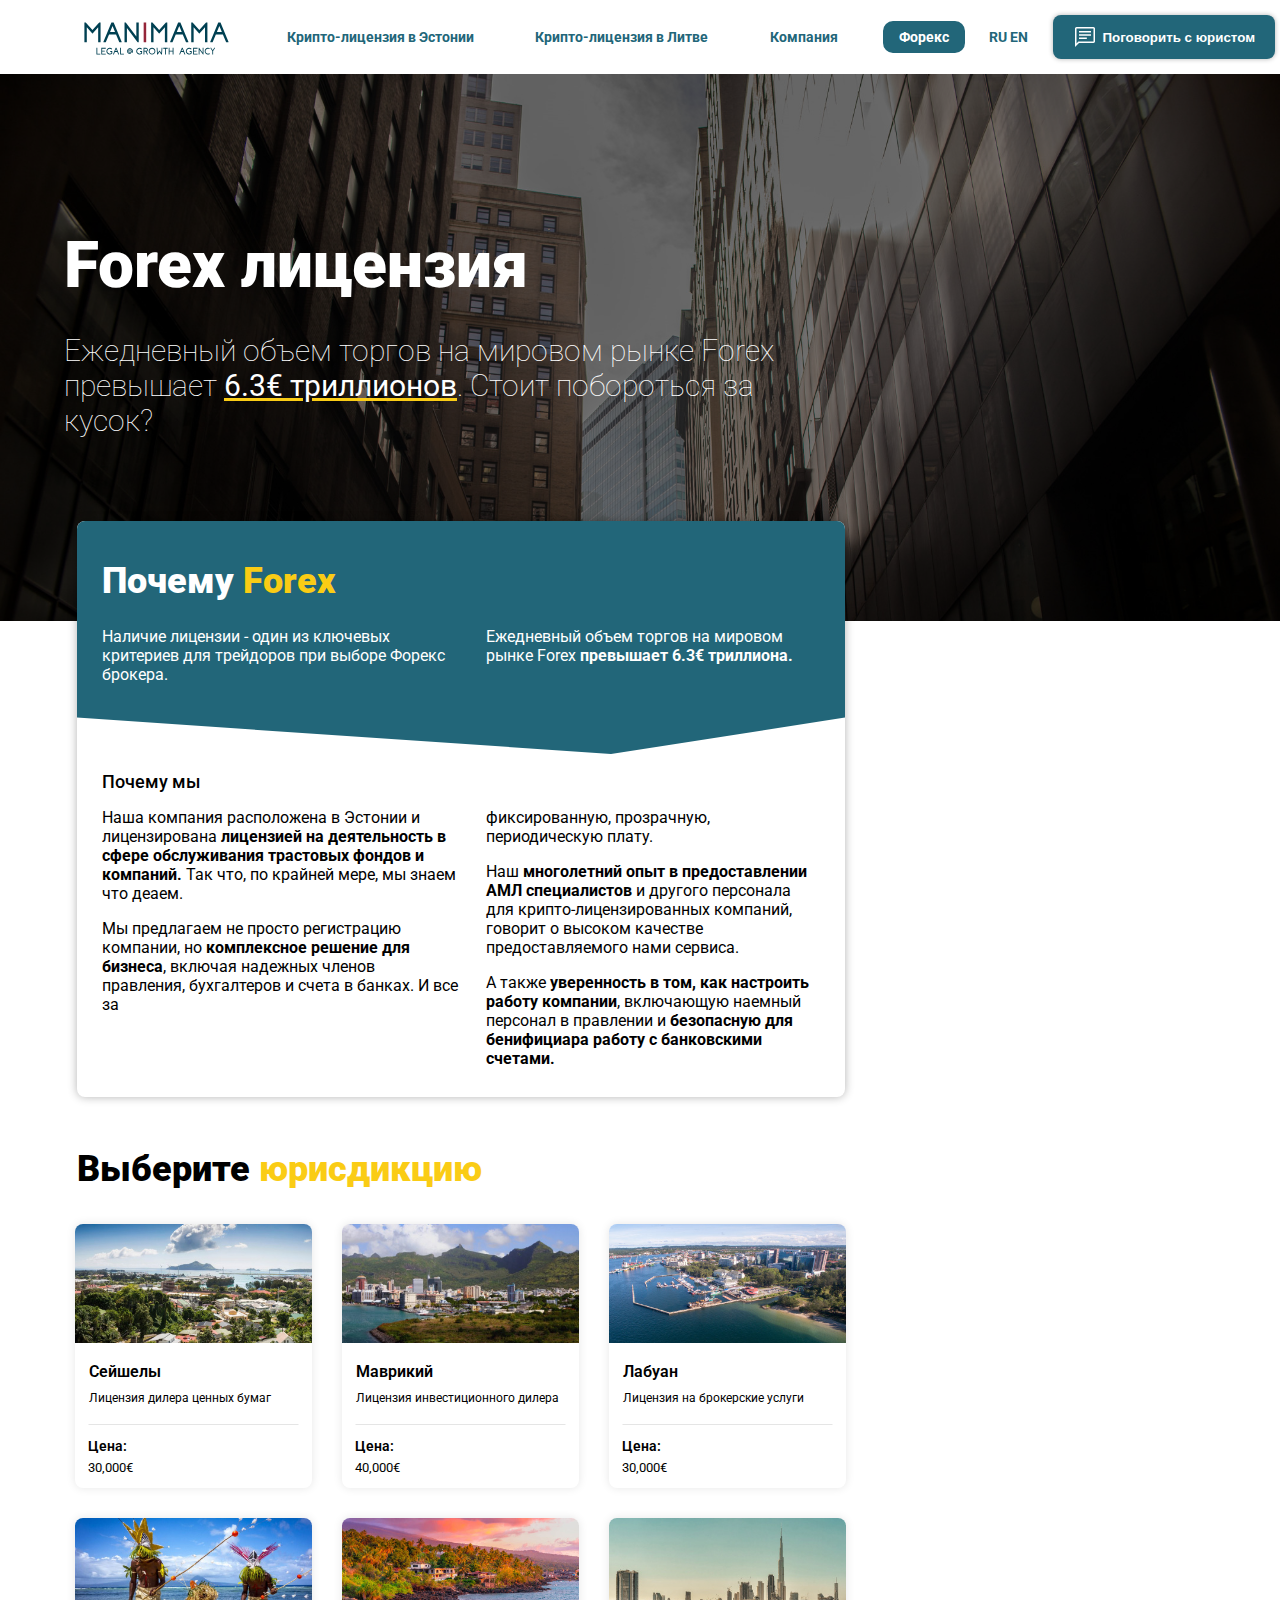
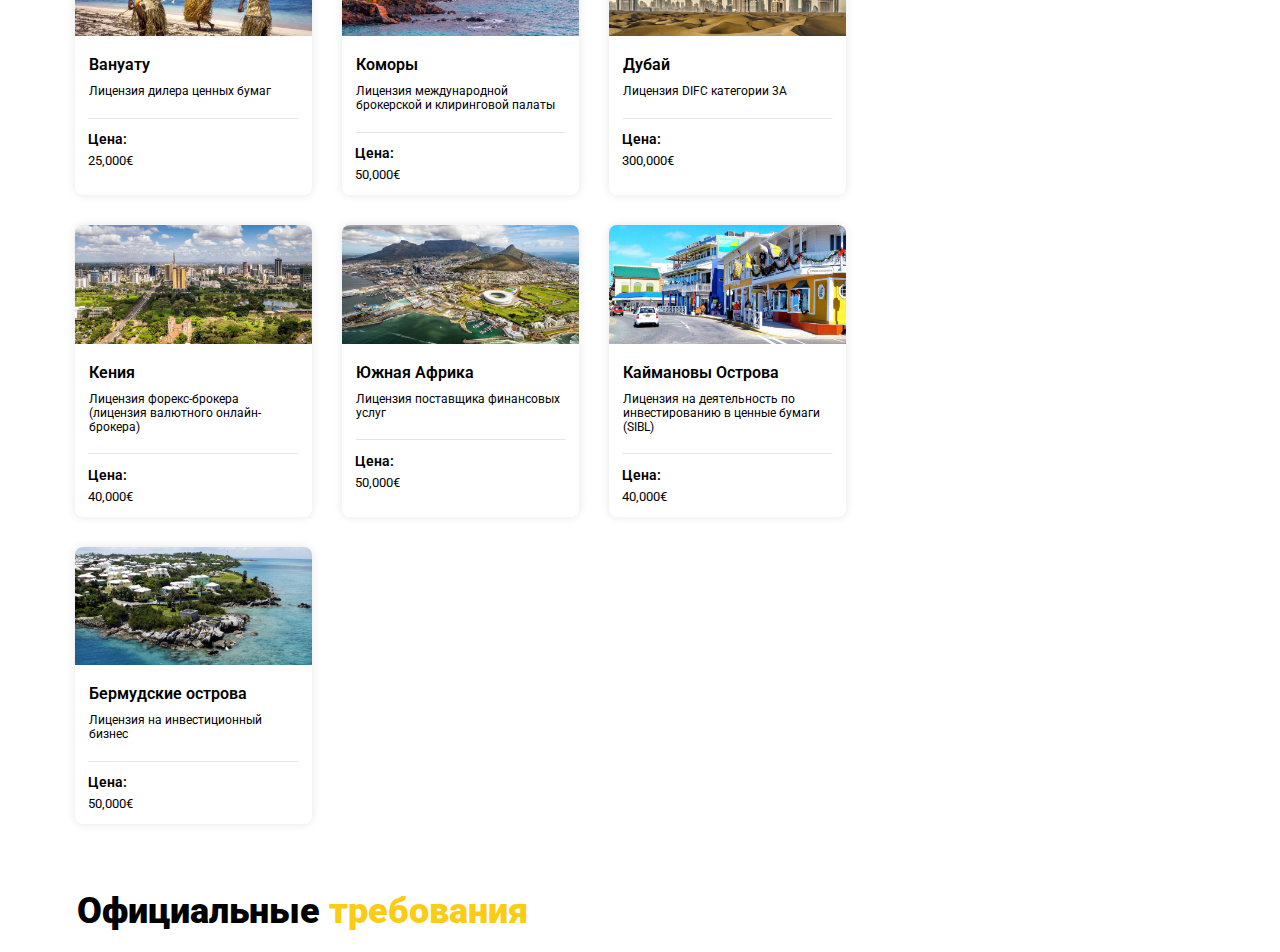
==== index.html @ 930f344e "fourth update" ====
<!DOCTYPE html>
<html class="h-full bg-gray-100">
   <head>
        <meta http-equiv="Content-Type" content="text/html; charset=UTF-8">
        <meta name="viewport" content="width=device-width">
        <link rel="stylesheet" href="css/style.css">
        <link rel="preconnect" href="https://fonts.googleapis.com">
        <link rel="preconnect" href="https://fonts.gstatic.com" crossorigin>
        <link href="https://fonts.googleapis.com/css2?family=Montserrat+Alternates:wght@100;300;400;500;600;700;800;900&display=swap" rel="stylesheet">
        <script src="/script.js" defer></script>
    </head> 
    <body>
        <header>
            <div class="logo-menu">
                <div class="b-logo"><img src="/img/manimama_2.svg" alt="logo-manimama"></div>
                <nav class="nav-header">
                    <ul class="ul-header">
                        <li>Крипто-лицензия в Эстонии</li>
                        <li>Крипто-лицензия в Литве</li>
                        <li>Компания</li> 
                        <li class="select-li-header">Форекс</li>
                    </ul>
                </nav>
            </div>
            <div class="langs-submit">
                <div class="b-langs"><span>RU</span> <span>EN</span></div>
                <div class="b-btn-header">  <button class="btn-header" onmouseenter="onmentr()" onmouseleave="onmlev()"><img id="img" src="/img/chat_white.svg" alt=""> <span>Поговорить с юристом</span></button></div>
            </div>
           
        </header>
        <main>
            <section class="cover">
                <div class="content__cover">
                    <div class="title__cover">Forex лицензия</div>
                    <p>Ежедневный объем торгов на мировом рынке Forex превышает <span><u>6.3€ триллионов</u></span>. Стоит побороться за кусок?</p>
                </div>
                <div class="overlay__cover"></div>
            </section>
            <section class="main_information">
                <section class="card_first">
                    <div class="up_part__card_first">
                        <div class="title_major">Почему <span>Forex</span></div>
                        <div class="deses_up__card_first">
                            <div class="des_up_left__card_first des_up__card_first">Наличие лицензии - один из ключевых критериев для трейдоров при выборе Форекс брокера.</div>
                            <div class="des_up_right__card_first des_right__card_first">Ежедневный объем торгов на мировом рынке Forex <strong> превышает 6.3€ триллиона.</strong></div>
                        </div>

                    </div>
                    <img src="/img/bottom.svg" alt="">
                    <div class="down_part__card_first">
                        <div class="title_miny__card_first">Почему мы</div>
                        <div class="deses_down__card_first">
                            <div class="des_down_left__card_first des_up__card_first">
                                <p>Наша компания расположена в Эстонии и лицензирована <strong>лицензией на деятельность в сфере обслуживания трастовых фондов и компаний.</strong> Так что, по крайней мере, мы знаем что деаем.</p>
                                <p>Мы предлагаем не просто регистрацию компании, но <strong>комплексное решение для бизнеса</strong>, включая надежных членов правления, бухгалтеров и счета в банках. И все за</p>
                            </div>
                            <div class="des_down_right__card_first des_right__card_first">
                                <p>фиксированную, прозрачную, периодическую плату.</p>
                                <p>Наш <strong>многолетний опыт в предоставлении АМЛ специалистов</strong> и другого персонала для крипто-лицензированных компаний, говорит о высоком качестве предоставляемого нами сервиса.</p>
                                <p>А также <strong>уверенность в том, как настроить работу компании</strong>, включающую наемный персонал в правлении и <strong>безопасную для бенифициара работу с банковскими счетами.</strong> </p>
                            </div>
                        </div>
                    </div>
                </section>
                <div class="title_major title_two">Выберите <span>юрисдикцию</span></div>
                <section class="cards_contries">
                    <div class="card_country" onclick="onclick_card(this)" id="0" onmouseenter="onmenter_card(this)" onmouseleave="onmleave_card(this)">
                        <img class="img_weightly__card_country" src="/img/seychelles.jpg" alt="">
                        <div class="content__card_country">
                            <div class="b_head_card_country">
                                <div class="head_card_country"> <div class="title_head__card_country"><span>Сейшелы</span></div> <img style="visibility: hidden;" class="img_done__card_country" src="/img/9104218_done_verified_check_complete_accept_icon.svg" alt=""></div>
                                <div class="des_head__card_country">Лицензия дилера ценных бумаг</div>
                            </div> 
                            <div class="text_price_card_country">Цена:</div>
                            <div class="price_card_country">30,000€</div>
                        </div>
                    </div>
                    <div class="card_country"  onclick="onclick_card(this)" id="1" onmouseenter="onmenter_card(this)" onmouseleave="onmleave_card(this)">
                        <img class="img_weightly__card_country" src="/img/mauritius.jpg" alt="">
                        <div class="content__card_country">
                            <div class="b_head_card_country">
                                <div class="head_card_country"> <div class="title_head__card_country"><span>Маврикий</span></div> <img style="visibility: hidden;"  class="img_done__card_country" src="/img/9104218_done_verified_check_complete_accept_icon.svg" alt=""></div>
                                <div class="des_head__card_country">Лицензия инвестиционного дилера</div>
                            </div> 
                            <div class="text_price_card_country">Цена:</div>
                            <div class="price_card_country">40,000€</div>
                        </div>
                    </div>
                    <div class="card_country"  onclick="onclick_card(this)" id="2" onmouseenter="onmenter_card(this)" onmouseleave="onmleave_card(this)">
                        <img class="img_weightly__card_country" src="/img/labuan.jpg" alt="">
                        <div class="content__card_country">
                            <div class="b_head_card_country">
                                <div class="head_card_country"> <div class="title_head__card_country"><span>Лабуан</span></div> <img style="visibility: hidden;"  class="img_done__card_country" src="/img/9104218_done_verified_check_complete_accept_icon.svg" alt=""></div>
                                <div class="des_head__card_country">Лицензия на брокерские услуги</div>
                            </div> 
                            <div class="text_price_card_country">Цена:</div>
                            <div class="price_card_country">30,000€</div>
                        </div>
                    </div>
                    <div class="card_country" onclick="onclick_card(this)" id="3" onmouseenter="onmenter_card(this)" onmouseleave="onmleave_card(this)">
                        <img class="img_weightly__card_country" src="/img/vanuatu.jpg" alt="">
                        <div class="content__card_country">
                            <div class="b_head_card_country">
                                <div class="head_card_country"> <div class="title_head__card_country"><span>Вануату</span></div> <img style="visibility: hidden;"  class="img_done__card_country" src="/img/9104218_done_verified_check_complete_accept_icon.svg" alt=""></div>
                                <div class="des_head__card_country">Лицензия дилера ценных бумаг</div>
                            </div> 
                            <div class="text_price_card_country">Цена:</div>
                            <div class="price_card_country">25,000€</div>
                        </div>
                    </div>
                    <div class="card_country" onclick="onclick_card(this)" id="4" onmouseenter="onmenter_card(this)" onmouseleave="onmleave_card(this)">
                        <img class="img_weightly__card_country" src="/img/comoros.jpg" alt="">
                        <div class="content__card_country">
                            <div class="b_head_card_country">
                                <div class="head_card_country"> <div class="title_head__card_country"><span>Коморы</span></div> <img style="visibility: hidden;"  class="img_done__card_country" src="/img/9104218_done_verified_check_complete_accept_icon.svg" alt=""></div>
                                <div class="des_head__card_country">Лицензия международной брокерской и клиринговой палаты</div>
                            </div> 
                            <div class="text_price_card_country">Цена:</div>
                            <div class="price_card_country">50,000€</div>
                        </div>
                    </div>
                    <div class="card_country" onclick="onclick_card(this)" id="5" onmouseenter="onmenter_card(this)" onmouseleave="onmleave_card(this)">
                        <img class="img_weightly__card_country" src="/img/dubai.jpg" alt="">
                        <div class="content__card_country">
                            <div class="b_head_card_country">
                                <div class="head_card_country"> <div class="title_head__card_country"><span>Дубай</span></div> <img style="visibility: hidden;"  class="img_done__card_country" src="/img/9104218_done_verified_check_complete_accept_icon.svg" alt=""></div>
                                <div class="des_head__card_country">Лицензия DIFC категории 3A</div>
                            </div> 
                            <div class="text_price_card_country">Цена:</div>
                            <div class="price_card_country">300,000€</div>
                        </div>
                    </div>
                    <div class="card_country" onclick="onclick_card(this)" id="6" onmouseenter="onmenter_card(this)" onmouseleave="onmleave_card(this)">
                        <img class="img_weightly__card_country" src="/img/kenya.jpg" alt="">
                        <div class="content__card_country">
                            <div class="b_head_card_country">
                                <div class="head_card_country"> <div class="title_head__card_country"><span>Кения</span></div> <img style="visibility: hidden;"  class="img_done__card_country" src="/img/9104218_done_verified_check_complete_accept_icon.svg" alt=""></div>
                                <div class="des_head__card_country">Лицензия форекс-брокера (лицензия валютного онлайн-брокера)</div>
                            </div> 
                            <div class="text_price_card_country">Цена:</div>
                            <div class="price_card_country">40,000€</div>
                        </div>
                    </div>
                    <div class="card_country" onclick="onclick_card(this)" id="7" onmouseenter="onmenter_card(this)" onmouseleave="onmleave_card(this)">
                        <img class="img_weightly__card_country" src="/img/southafrica.jpg" alt="">
                        <div class="content__card_country">
                            <div class="b_head_card_country">
                                <div class="head_card_country"> <div class="title_head__card_country"><span>Южная Африка</span></div> <img style="visibility: hidden;"  class="img_done__card_country" src="/img/9104218_done_verified_check_complete_accept_icon.svg" alt=""></div>
                                <div class="des_head__card_country">Лицензия поставщика финансовых услуг</div>
                            </div> 
                            <div class="text_price_card_country">Цена:</div>
                            <div class="price_card_country">50,000€</div>
                        </div>
                    </div>
                    <div class="card_country" onclick="onclick_card(this)" id="8" onmouseenter="onmenter_card(this)" onmouseleave="onmleave_card(this)">
                        <img class="img_weightly__card_country" src="/img/cayman.jpg" alt="">
                        <div class="content__card_country">
                            <div class="b_head_card_country">
                                <div class="head_card_country"> <div class="title_head__card_country"><span>Каймановы Острова</span></div> <img style="visibility: hidden;"  class="img_done__card_country" src="/img/9104218_done_verified_check_complete_accept_icon.svg" alt=""></div>
                                <div class="des_head__card_country">Лицензия на деятельность по инвестированию в ценные бумаги (SIBL)</div>
                            </div> 
                            <div class="text_price_card_country">Цена:</div>
                            <div class="price_card_country">40,000€</div>
                        </div>
                    </div>
                    <div class="card_country" onclick="onclick_card(this)" id="9" onmouseenter="onmenter_card(this)" onmouseleave="onmleave_card(this)">
                        <img class="img_weightly__card_country" src="/img/bermuda.jpg" alt="">
                        <div class="content__card_country">
                            <div class="b_head_card_country">
                                <div class="head_card_country"> <div class="title_head__card_country"><span>Бермудские острова</span></div> <img style="visibility: hidden;"  class="img_done__card_country" src="/img/9104218_done_verified_check_complete_accept_icon.svg" alt=""></div>
                                <div class="des_head__card_country">Лицензия на инвестиционный бизнес</div>
                            </div> 
                            <div class="text_price_card_country">Цена:</div>
                            <div class="price_card_country">50,000€</div>
                        </div>
                    </div>
                   
                </section>
                <div class="title_major title_two">Официальные <span>требования</span></div>
            </section>
        </main>
        <footer>

        </footer>
    </body>  
</html>
---- css/style.css ----
@import url('https://fonts.googleapis.com/css2?family=Montserrat+Alternates:wght@100;300;400;500;600;700;800;900&family=Roboto:wght@100;300;400;500;700;900&display=swap');

:root{
    --color-yellow: #FACC15;
}

body{
    margin: 0px;
    font-family: 'Roboto';
}

header{
    display: flex;
    justify-content: space-between;
    background-color: white;
    box-shadow: 0px 0px 2px rgba(0, 0, 0, 0.6);
    padding: 5px;
    font-size: 14px;
    font-weight: 700;
    color: #226679;
    user-select: none;
}

.b-logo{
    display: flex;
    align-items: center;
    margin-left: 6vw;
}

.b-logo img{
 height: 40px;
}

.ul-header{
    list-style-type: none;
    display: flex;
  
}

.ul-header > li{
    padding: 8px 16px;
    border-radius: 12px;
    border: 2px solid white;
    transition: all .3s;
    cursor: pointer;
}

.ul-header > li:not(:last-child){
    margin-right: 2vw;
    
}



.ul-header > li:hover:not(.select-li-header){
    background-color: #A8D1DD;
}

.select-li-header{
    color: #ffffff;
    background-color: #226679;
}

.logo-menu{
    display: flex;
}

.b-langs{
    margin-right: 2vw;
    cursor: pointer;
}

.langs-submit{
    display: flex;
    align-items: center;
}

.btn-header{
    background-color: #226679;
    color: white;
    border-radius: 8px;
    padding: 10px 20px;
    border: none;
    cursor: pointer;
    font-weight: 700;
    box-shadow: 0px 0px 5px rgba(0, 0, 0, 0.3);
    text-align: center;
    display: flex;
    align-items: center;
}

.btn-header img{
    width: 24px;
    height: 24px;
    margin-right: 5px;
}




.btn-header:hover{
   background-color: #A8D1DD;
   color: #226679;
}

.cover{
    position: relative;
    background: url('/img/wallstreet.jpg');
    background-size: cover;
    color: white;
    display: flex;
    justify-content: flex-start;
    align-items: center;
    z-index: 1;
}

.content__cover{
    padding: 12vw 0px;
    z-index: 1;
    margin-left: 5vw;
    font-size: 30px;
    font-weight: 100;
}

.content__cover p{
    width: 60vw;
}

.content__cover span{
    font-weight: 400;
}

.content__cover span > u{
    text-decoration-color: var(--color-yellow);
}

.title__cover{
    font-size: 64px;
    font-weight: 900;
}

.overlay__cover{
    position: absolute;
    top: 0px;
    left: 0px;
    width: 100%;
    height: 100%;
    background-color: rgba(0, 0, 0, 0.5);
    z-index: 0;
}



/* -----------------Main-Section------------------------------ */
.main_information{
    margin-left: 6vw;
    width: 60vw;
}

/* ---------------Card-First---------------------------------- */

.card_first{
    position: relative;
    background-color: white;
    border-radius: 8px;
    box-shadow: 0px 0px 10px rgba(0, 0, 0, 0.3);
    border-radius: 8px;
    margin-top: -100px;
    z-index: 2;
}

.up_part__card_first{
    background-color: #226679;
    color: white;
}

.title_major{
    font-size: 36px;
    font-weight: 900;
}

.title_major span{
    color: var(--color-yellow);
}

.up_part__card_first{
    padding: 2vw;
    padding-top: 3vw;
    border-top-left-radius: 8px;
    border-top-right-radius: 8px;
}

.down_part__card_first{
    padding: 0px 2vw;
    padding-bottom: 1vw;
}

.deses_up__card_first{
    display: grid;
    grid-template-columns: 50% 50%;
    padding-top: 2vw;
    
}

.title_miny__card_first{
    padding-top: 1vw;
    font-size: 18px;
    font-weight: 500;
}

.deses_down__card_first{
    display: grid;
    grid-template-columns: 50% 50%;
}

.des_right__card_first{
    margin-left: 2vw;
}

.des_up__card_first{
    
}

.des_up_left__card_first{
    width: 100%;
}


/* ---------------Cards-Countries-------------------------------------- */

.cards_contries{
    display: grid;
    grid-template-columns: 33% 33% 33%;
    margin-right: -1.9vw;
    margin-left: -1.3vw;
}

.card_country{
    background-color: white;
    border-radius: 8px;
    box-shadow: 0px 0px 10px rgba(0, 0, 0, 0.1);
    position: relative;
    margin: 15px;
    transition: all .3s;
    cursor: pointer;
}



/* .card_country:nth-child(3n){
    margin-right: 0px;
}

.card_country:nth-child(n-3){
    margin-left: 0px;
} */

.title_two{
    margin-top: 4vw;
    margin-bottom: 1.5vw;
}

.content__card_country{
    padding: 1vw;
    padding-top: 5px;
}

.head_card_country{
    display: flex;
    justify-content: space-between;
}

.img_weightly__card_country{
    width: 100%;
    border-top-left-radius: 8px;
    border-top-right-radius: 8px;
}

.head_card_country img{
    height: 28px;
    width: 28px;
}
.title_head__card_country{
    font-weight: 600;
    display: flex;
    align-items: flex-end;
}


.img_done__card_country{
    visibility: hidden;
}

.des_head__card_country {
    font-size: 12px;
    padding-top: 0.8vw;
    padding-bottom: 1.5vw;
}

.b_head_card_country{
    margin-bottom: 1vw;
    border: 1px solid rgba(0, 0, 0, 0);
    border-bottom-color: rgba(0, 0, 0, 0.1);
    transition: border-bottom-color .3s;
}

.text_price_card_country {
    font-weight: 600;
    font-size: 14px;
    margin-bottom: 6px;
}
.price_card_country {
    font-size: 13px;
}
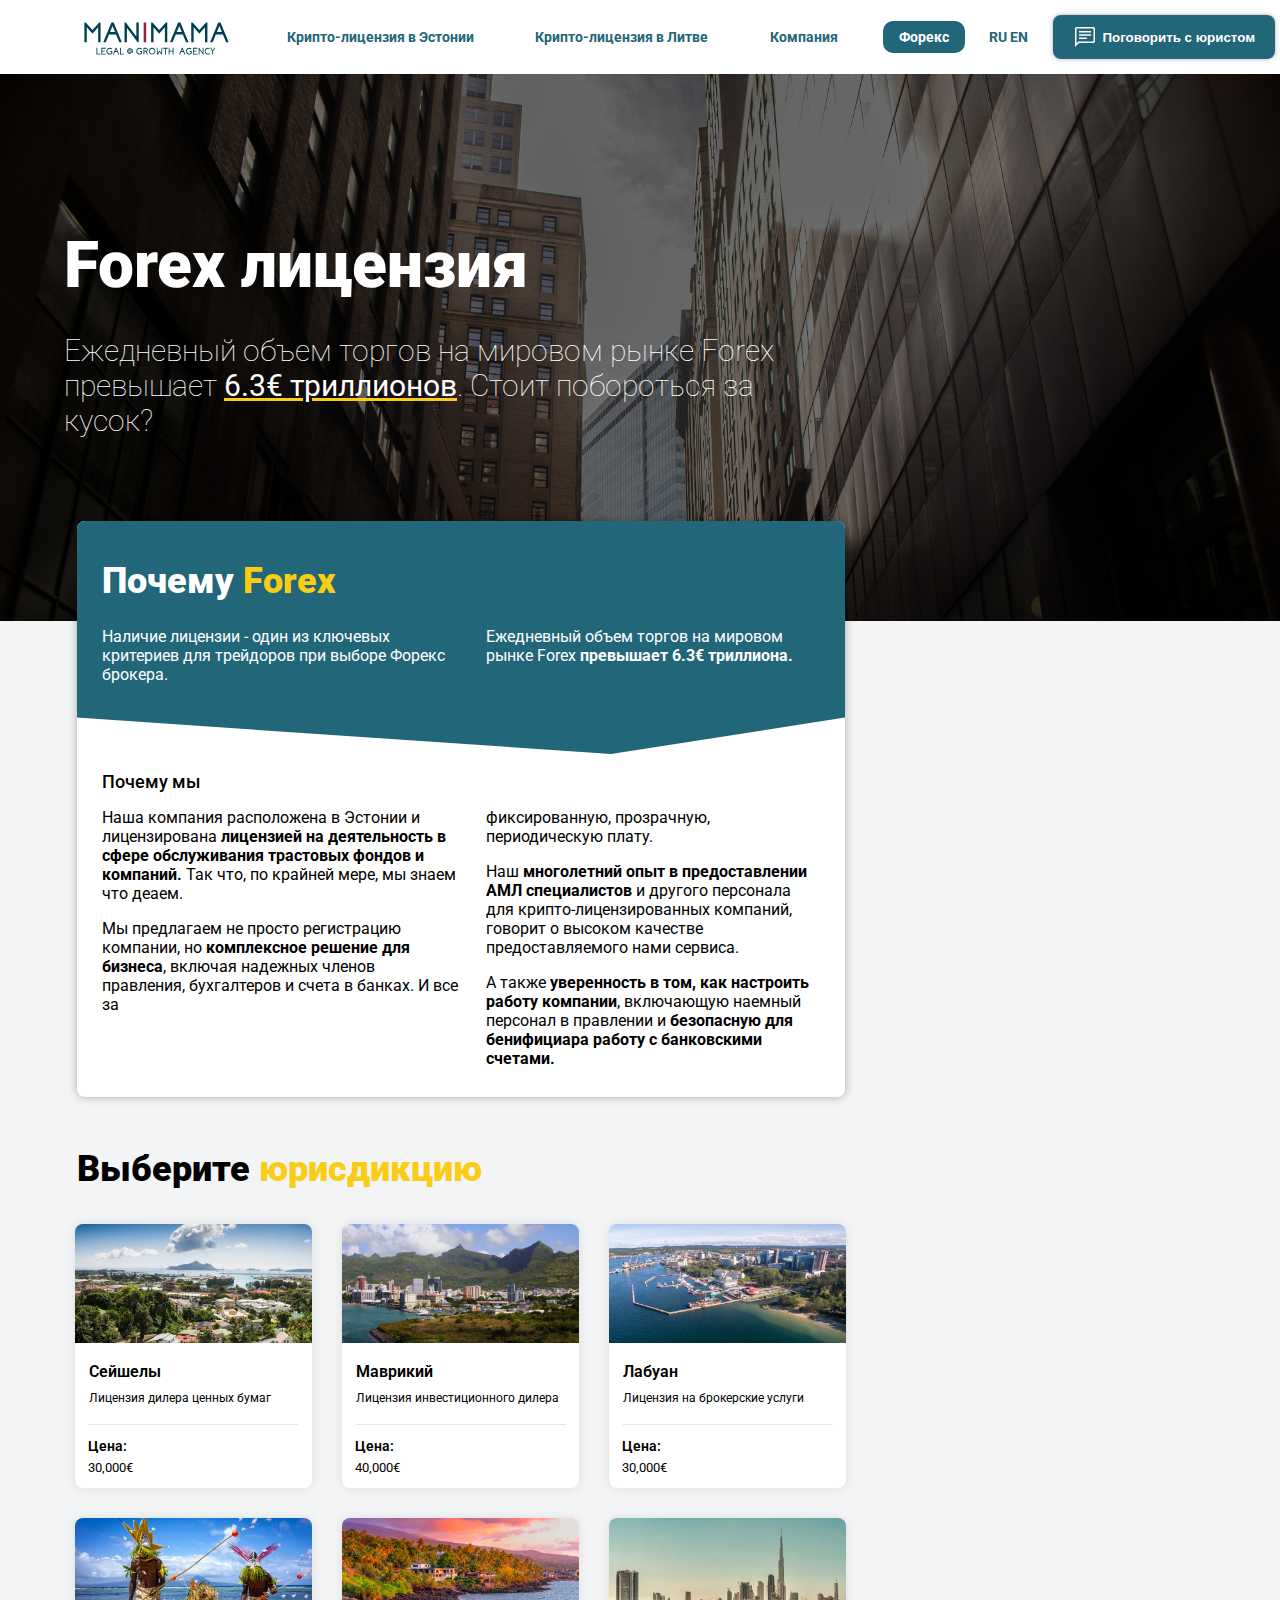
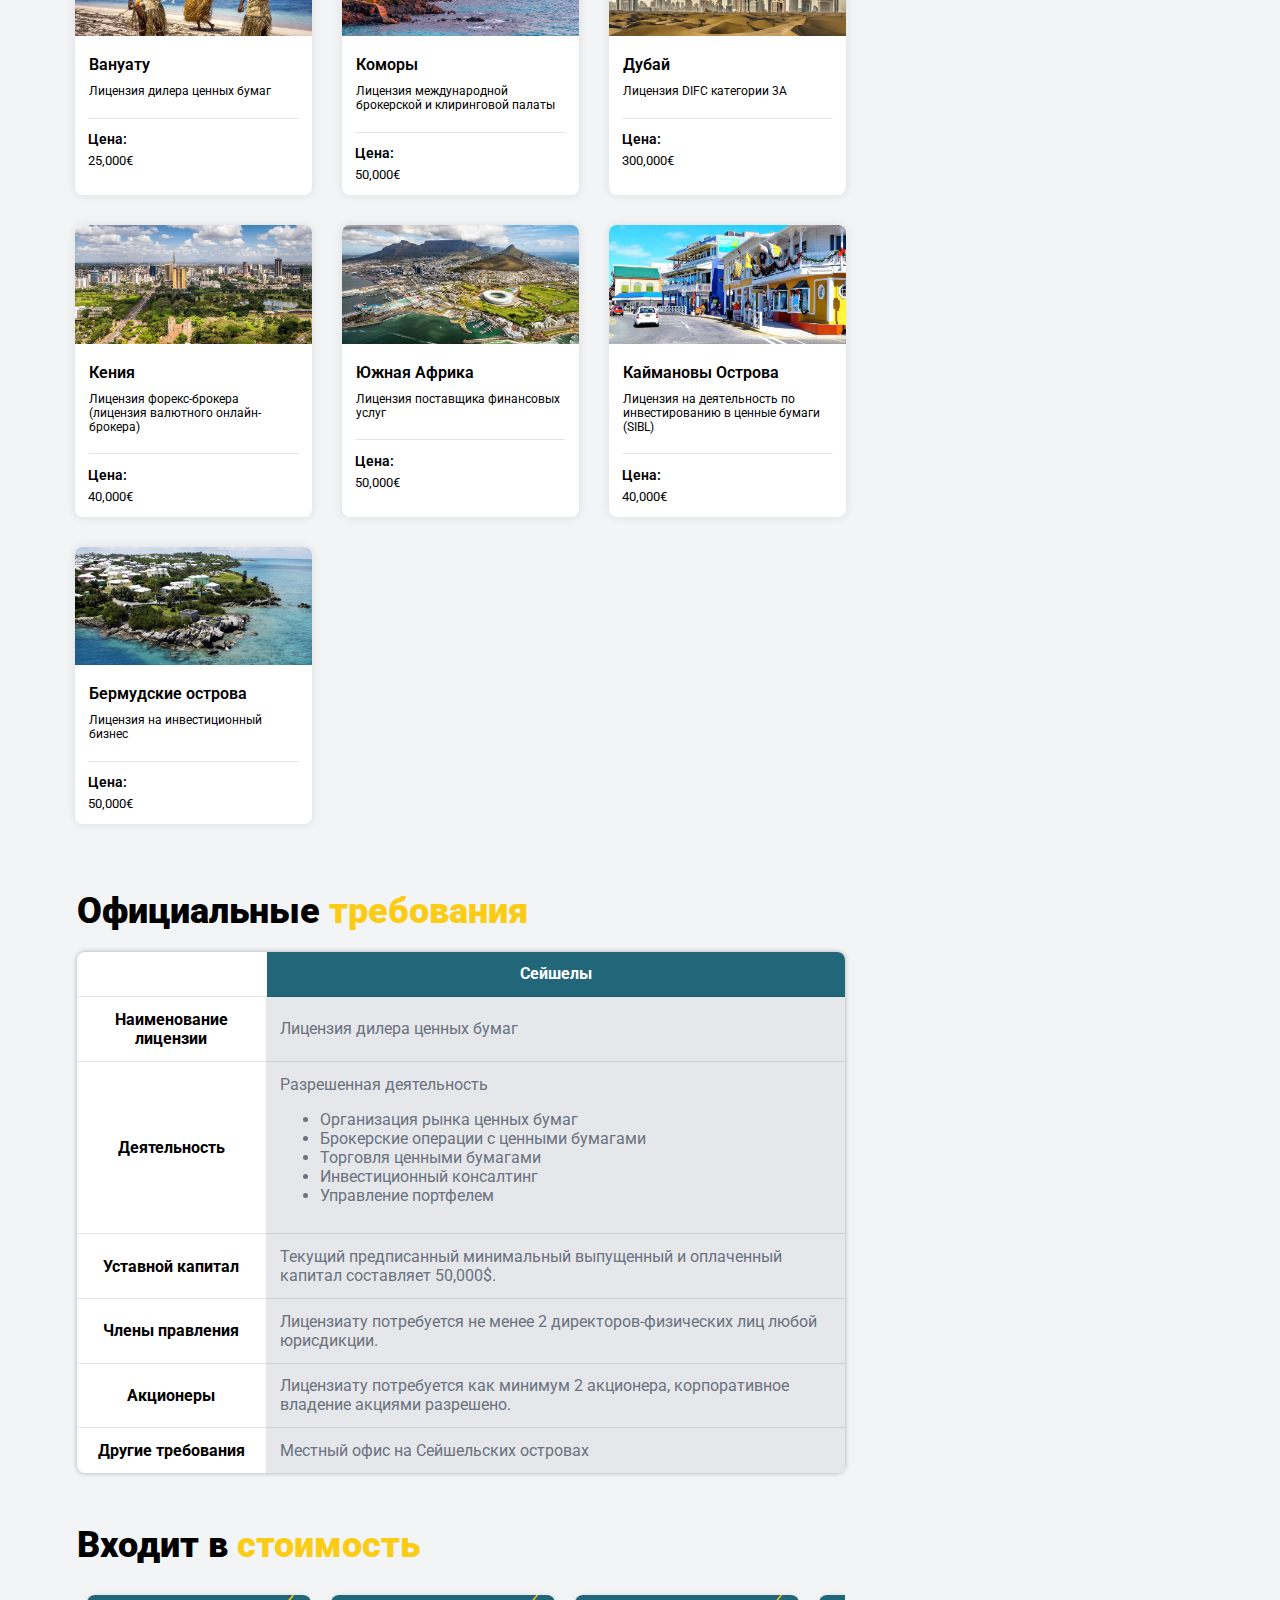
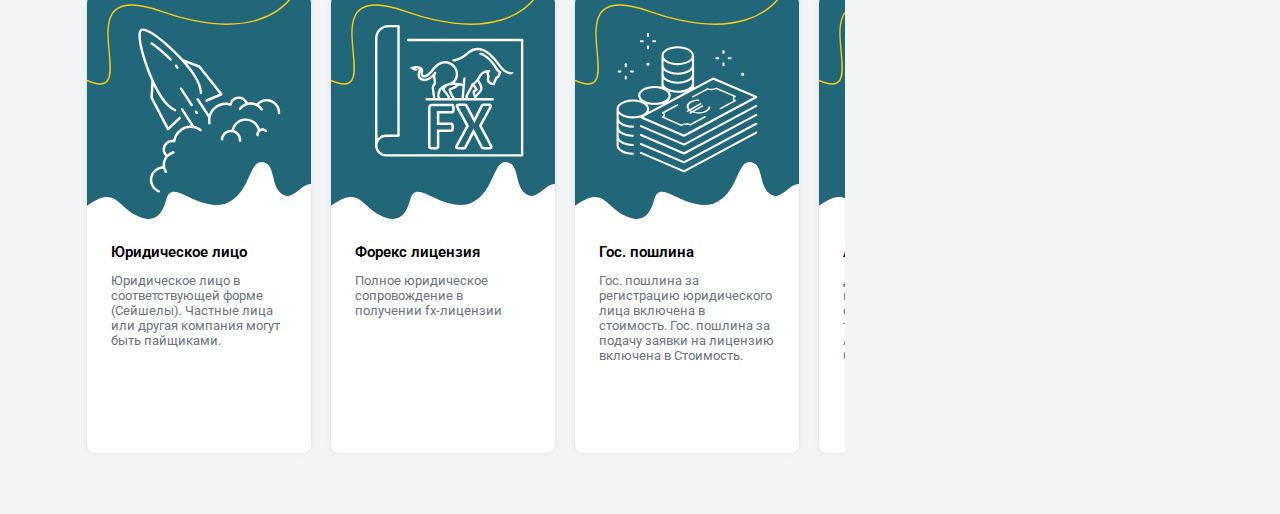
==== commit 37f43cf0: "fiveth update" ====
--- a/index.html
+++ b/index.html
@@ -178,6 +178,110 @@
                    
                 </section>
                 <div class="title_major title_two">Официальные <span>требования</span></div>
+                <table class="table">
+                   <tr>
+                    <td id="left_up_cell">asdfsf1</td>
+                    <th id="right_up_cell" >Сейшелы</th>
+                   </tr>
+                   <tr id="tr_0">
+                        <th>Наименование лицензии</th>
+                        <td id="cell_0">Лицензия дилера ценных бумаг</td>
+                   </tr>
+                   <tr>
+                        <th>Деятельность</th>
+                        <td id="cell_1">
+                            Разрешенная деятельность
+                            <ul>
+                                <li>Организация рынка ценных бумаг</li>
+                                <li>Брокерские операции с ценными бумагами</li>
+                                <li>Торговля ценными бумагами</li>
+                                <li>Инвестиционный консалтинг</li>
+                                <li>Управление портфелем</li>
+                            </ul>
+                    </td>
+                    <tr>
+                        <th>Уставной капитал</th>
+                        <td id="cell_2" >Текущий предписанный минимальный выпущенный и оплаченный капитал составляет 50,000$.</td>
+                    </tr>
+                   </tr>
+                   <tr>
+                        <th>Члены правления</th>
+                        <td id="cell_3">Лицензиату потребуется не менее 2 директоров-физических лиц любой юрисдикции.</td>
+                   </tr>
+                   <tr>
+                        <th>Акционеры</th>
+                        <td id="cell_4">Лицензиату потребуется как минимум 2 акционера, корпоративное владение акциями разрешено.</td>
+                   </tr>
+                   <tr>
+                        <th id="cell_last_th" >Другие требования</th>
+                        <td id="cell_5">Местный офис на Сейшельских островах</td>
+                   </tr>
+                </table>
+                <div class="title_major title_two">Входит в <span>стоимость</span></div>
+                <section class="cards_jurisdictions">
+                    <div class="card_juri">
+                        <img src="/img/estonian_legal_entity_service.svg" alt="">
+                        <div class="content__card_juri">
+                            <div class="title__card_juri">Юридическое лицо</div>
+                            <div class="des__card_juri"> Юридическое лицо в соответствующей форме (Сейшелы). Частные лица или другая компания могут быть пайщиками.</div>
+                        </div>
+                    </div>
+                    <div class="card_juri">
+                        <img src="/img/forex_service.svg" alt="">
+                        <div class="content__card_juri">
+                            <div class="title__card_juri">Форекс лицензия</div>
+                            <div class="des__card_juri"> Полное юридическое сопровождение в получении fх-лицензии</div>
+                        </div>
+                    </div>
+                    <div class="card_juri">
+                        <img src="/img/state_fees_service.svg" alt="">
+                        <div class="content__card_juri">
+                            <div class="title__card_juri">Гос. пошлина</div>
+                            <div class="des__card_juri">Гос. пошлина за регистрацию юридического лица включена в стоимость. Гос. пошлина за подачу заявки на лицензию включена в Стоимость.</div>
+                        </div>
+                    </div>
+                    <div class="card_juri">
+                        <img src="/img/aml_document_service.svg" alt="">
+                        <div class="content__card_juri">
+                            <div class="title__card_juri">АМЦ/КУС Документ</div>
+                            <div class="des__card_juri">Документ системы внутреннего контроля для обеспечения соблюдения требований контроля AML/CFT и международных Санкций.</div>
+                        </div>
+                    </div>
+                    <div class="card_juri">
+                        <img src="/img/documents_set_service.svg" alt="">
+                        <div class="content__card_juri">
+                            <div class="title__card_juri">Учредительные Документы</div>
+                            <div class="des__card_juri">Учредительные Документы, включая информацию о членах правления и акционерах. Документ подтвреждающий статус лицензии.</div>
+                        </div>
+                    </div>
+                    <div class="card_juri">
+                        <img src="/img/accountant_service.svg" alt="">
+                        <div class="content__card_juri">
+                            <div class="title__card_juri">Юридический адрес</div>
+                            <div class="des__card_juri">Юридический адрес (Сейшелы), на период в 12 месяцев.</div>
+                            <div class="b-time__card_juri"> <span class="time__card_juri"> <img src="/img/schedule_FILL0_wght400_GRAD0_opsz48.svg" alt="icon_time"> 12 месяцев</span></div>
+                        </div>
+                    </div>
+                    <div class="card_juri">
+                        <img src="/img/office_service.svg" alt="">
+                        <div class="content__card_juri">
+                            <div class="title__card_juri">Бухгалтерия</div>
+                            <div class="des__card_juri">Услуги бухгалтерии на период в 1 месяц.</div>
+                            <div class="b-time__card_juri"> <span class="time__card_juri"> <img src="/img/schedule_FILL0_wght400_GRAD0_opsz48.svg" alt="icon_time"> 1 месяцев</span></div>
+
+                        </div>
+                    </div>
+                    <div class="card_juri">
+                        <img src="/img/member_service.svg" alt="">
+                        <div class="content__card_juri">
+                            <div class="title__card_juri">Вводная консультация</div>
+                            <div class="des__card_juri">Вводная консультация на тему лучших практик в рамках лицензии и налогообложении.</div>
+
+                        </div>
+                    </div>
+                    
+
+                </section>
             </section>
         </main>
         <footer>
--- a/css/style.css
+++ b/css/style.css
@@ -7,6 +7,7 @@
 body{
     margin: 0px;
     font-family: 'Roboto';
+    background-color: #F3F4F6;
 }
 
 header{
@@ -313,3 +314,128 @@
     font-size: 13px;
 }
 
+/* -------------Table------------------------ */
+
+.table{
+    border-radius: 8px;
+    box-shadow: 0px 0px 5px rgba(0, 0, 0, 0.3);
+    border-collapse: collapse;
+    width: 100%;
+    background-color: white;
+    margin-bottom: 4vw;
+}
+
+.table th, .table td{
+    border: 1px solid rgba(0, 0, 0, 0.1);
+    padding: 1vw;
+   
+}
+
+.table th{
+    border-left: 0px;
+}
+
+.table td{
+    border-right: 0px;
+}
+
+#left_up_cell{
+    color: white;
+    user-select: none;
+    border-left: 0px;
+    border-top: 0px;
+     border-top-right-radius: 8px;
+}
+
+#right_up_cell{
+    border-right: 0px;
+    border-top: 0px;
+    border-right: 8px;
+    border-top-right-radius: 8px;
+    background-color: #226679;
+    color: white;
+}
+
+#cell_0, #cell_1, #cell_2, #cell_3, #cell_4, #cell_5{
+    background-color: #E5E7EB;
+    color: #6B7280;
+} 
+
+#cell_last_th, #cell_5{
+    border-bottom: 0px;
+}
+/* -------------------Card-Jurisdictions--------------------------------------------------- */
+
+.cards_jurisdictions{
+    display: flex;
+    margin-bottom: 4vw;
+    overflow-x: auto;
+    -ms-overflow-style: none;
+    scrollbar-width: none;
+
+}
+
+.cards_jurisdictions::-webkit-scrollbar{
+    height: 10px;
+}
+
+.cards_jurisdictions::-webkit-scrollbar-track{
+ background-color: #d3d7df;
+ border-radius: 5px;
+}
+
+
+.cards_jurisdictions::-webkit-scrollbar-thumb{
+    background-color: #A8D1DD;
+    border-radius: 5px;
+}
+
+.card_juri{
+    background-color: white;
+    border-radius: 8px;
+    height: 458px;
+    box-shadow: 0 0px 6px -1px rgb(0 0 0/0.1),0 0px 4px -2px rgb(0 0 0/0.1);
+    margin: 10px;
+    cursor: pointer;
+}
+
+.card_juri img{
+    border-top-left-radius: 8px;
+    border-top-right-radius: 8px;
+    width: 224px;
+}
+
+.content__card_juri{
+    padding: 20px 24px;
+}
+
+.title__card_juri{
+    font-size: 15px;
+    margin-bottom: 12px;
+    font-weight: 600;
+}
+
+.des__card_juri{
+    font-size: 13px;
+    color: rgb(107 114 128);
+}
+
+.b-time__card_juri{
+    margin-top: 20px;
+}
+
+.time__card_juri{
+    font-size: 12px;
+    background-color: #E0F2FE;
+    color: #79818F;
+    padding: 8px 10px;
+    border-radius: 30px;
+    display: flex;
+    align-items: center;
+    width: fit-content;
+}
+
+.time__card_juri img{
+    height: 20px;
+    width: 20px;
+}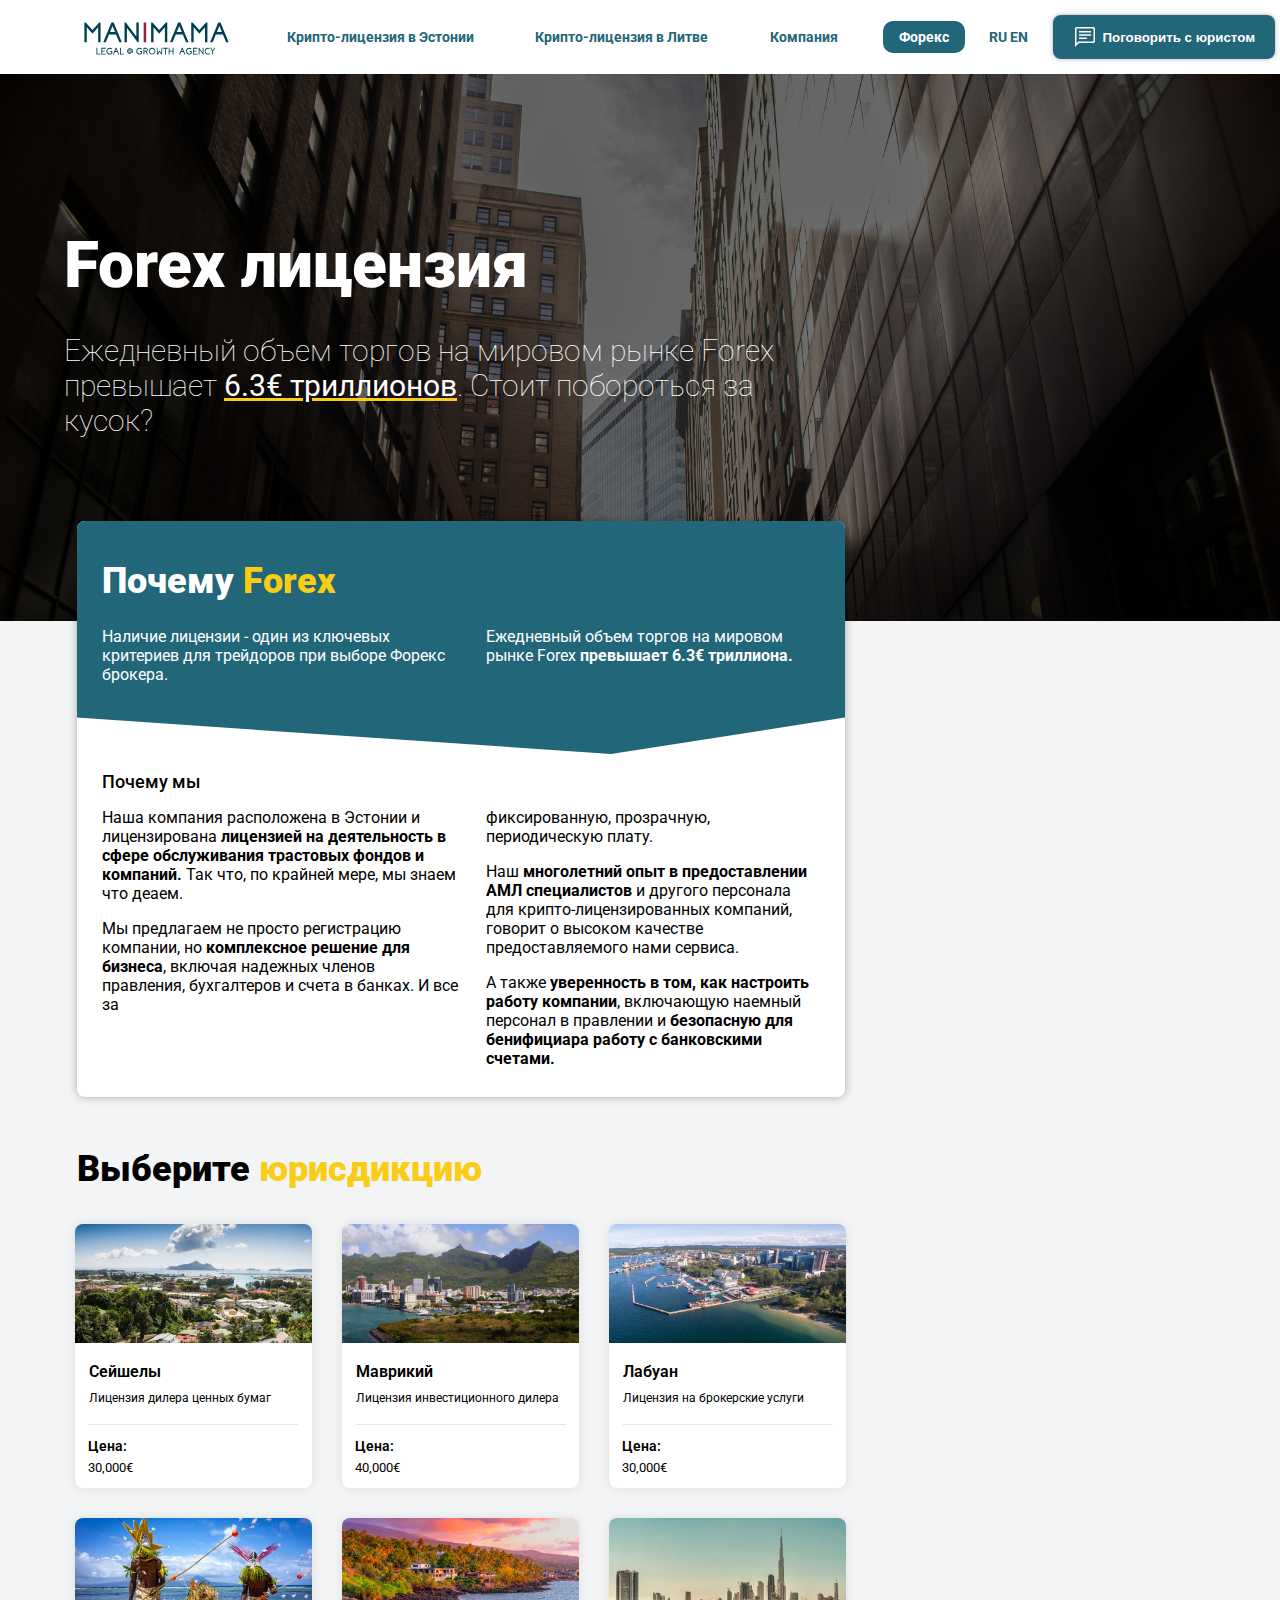
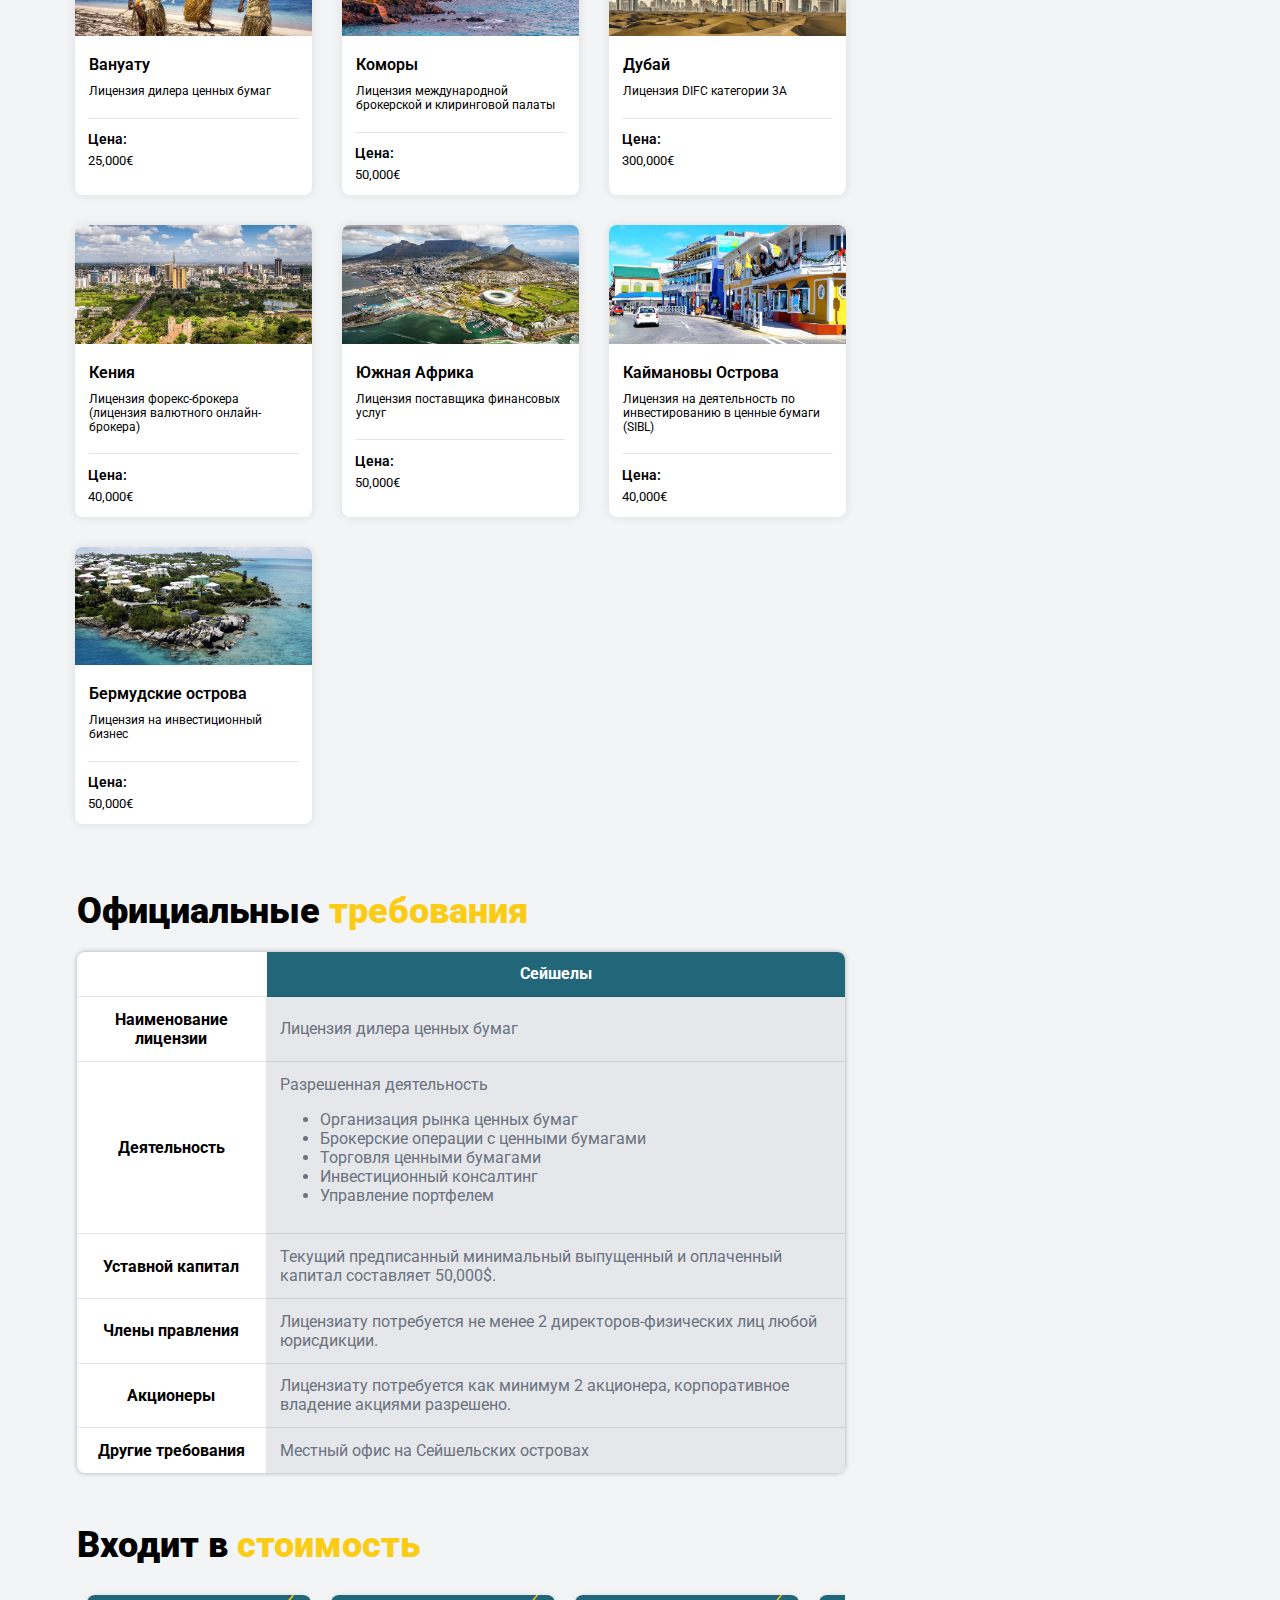
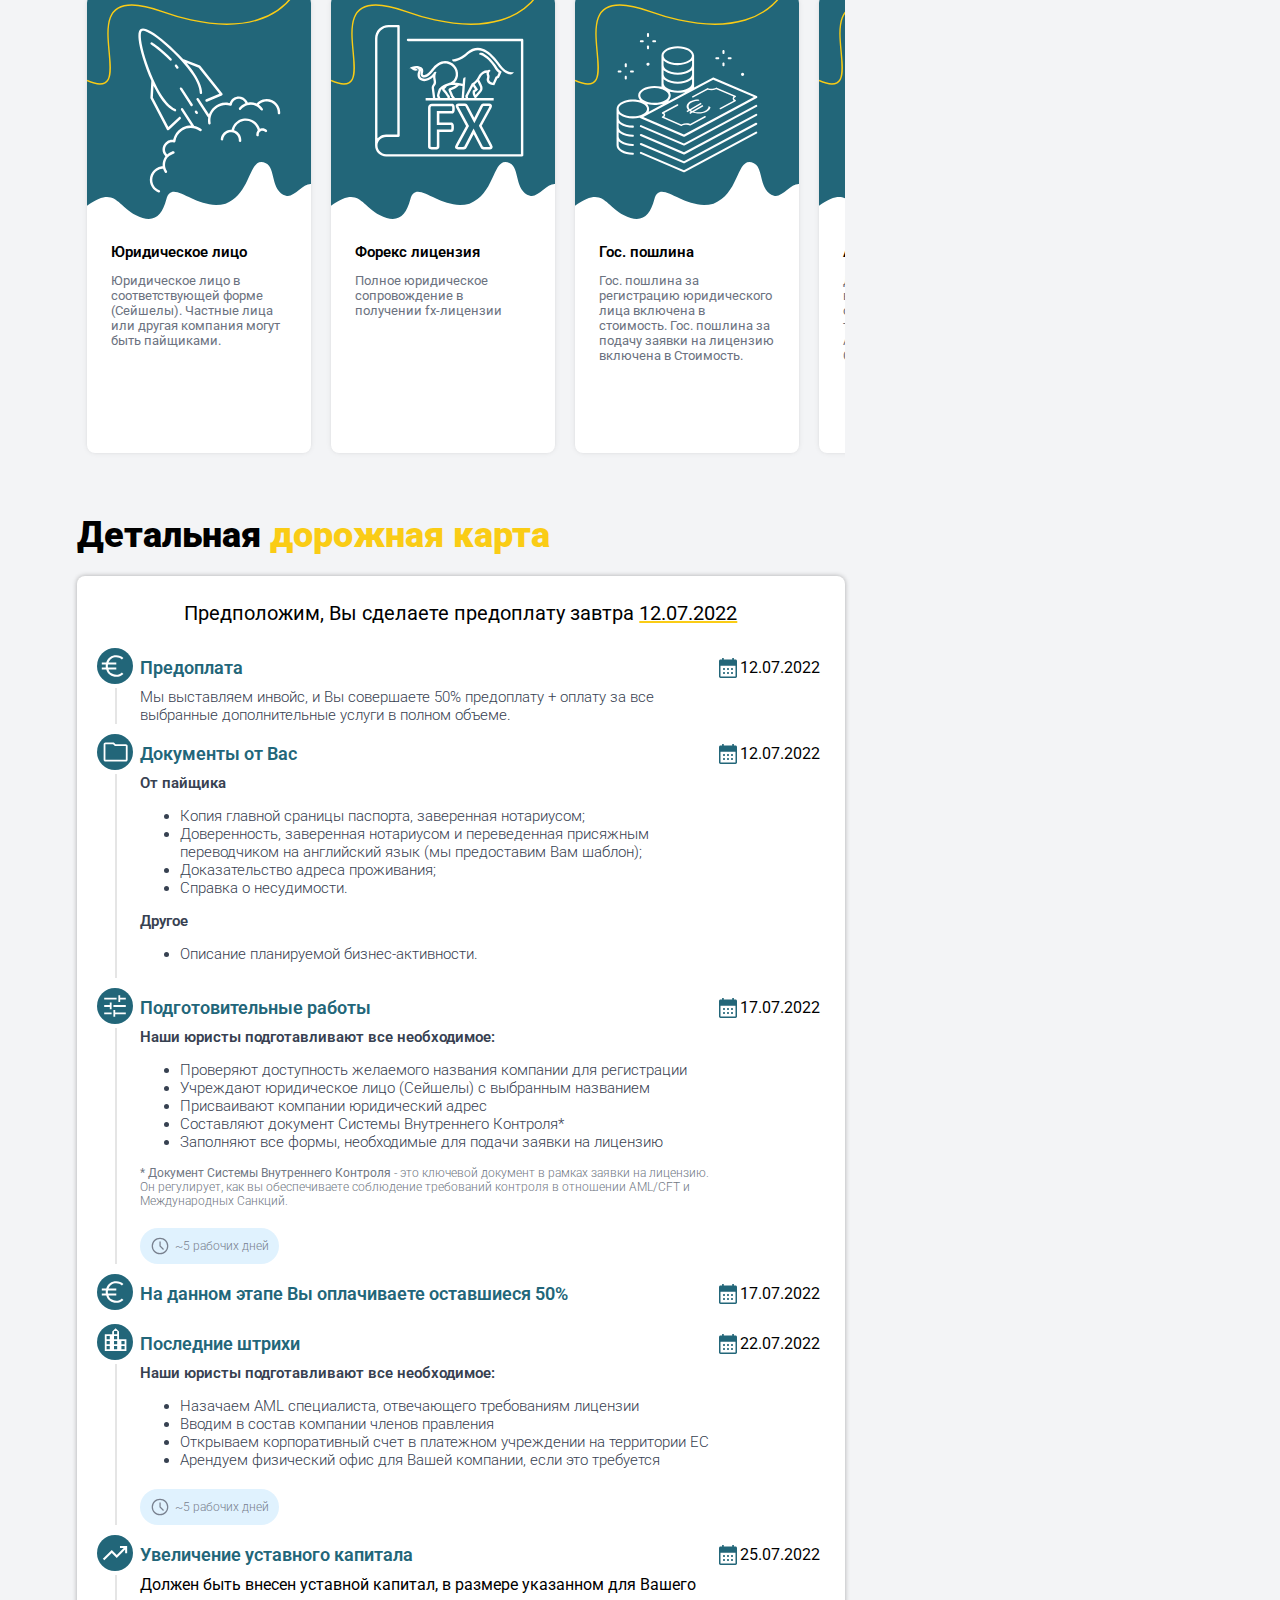
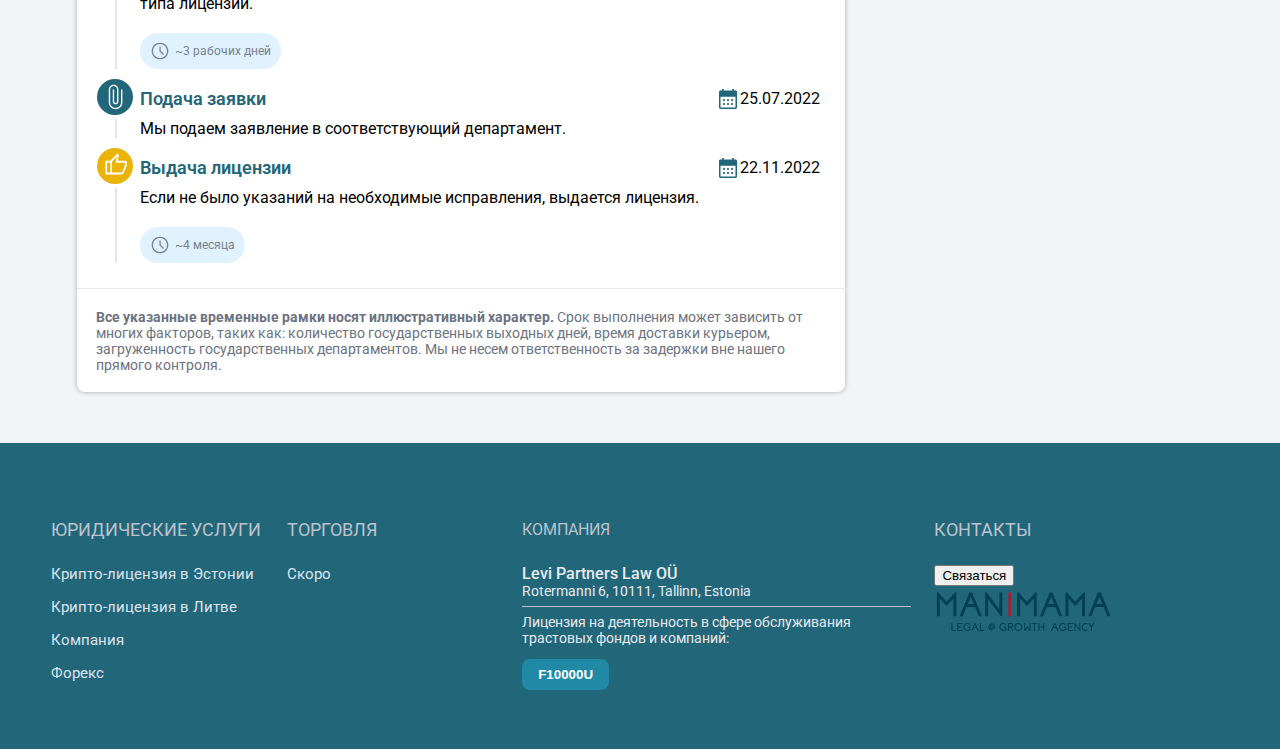
==== commit bb89cae5: "six commit" ====
--- a/index.html
+++ b/index.html
@@ -282,10 +282,135 @@
                     
 
                 </section>
+                <div class="title_major title_two">Детальная <span>дорожная карта</span></div>
+                <section class="how_it_works">
+                    <div class="title_how_it_works">
+                        Предположим, Вы сделаете предоплату завтра <span class="title_major_span"> 12.07.2022</span>
+                    </div>
+                    <div class="content__how_it_works">
+                        <div class="b_img__how_it_works"><img src="/img/euro_sourse 1edited.svg" alt=""></div>
+                        <div class="b_content__how_it_works brand_600_style"><span>Предоплата</span></div>
+                        <div class="b_content__how_it_works "> <img src="/img/calendar_source 1ready.svg" alt=""><span>12.07.2022</span></div>
+                        <div class="b_ine__how_it_works"><div class="line__how_it_works"> </div></div> 
+                        <div class="text__how_it_works">Мы выставляем инвойс, и Вы совершаете 50% предоплату + оплату за все выбранные дополнительные услуги в полном объеме.</div>
+                    </div>
+                    <div class="content__how_it_works">
+                        <div class="b_img__how_it_works"><img src="/img/folder_source 1edited.svg" alt=""></div>
+                        <div class="b_content__how_it_works brand_600_style"><span>Документы от Вас</span></div>
+                        <div class="b_content__how_it_works "> <img src="/img/calendar_source 1ready.svg" alt=""><span>12.07.2022</span></div>
+                        <div class="b_ine__how_it_works"><div class="line__how_it_works"> </div></div> 
+                        <div class="text__how_it_works">
+                            <span class="title_mini__text__how_it_works">От пайщика</span>
+                            <ul>
+                                <li>Копия главной сраницы паспорта, заверенная нотариусом;</li>
+                                <li>Доверенность, заверенная нотариусом и переведенная присяжным переводчиком на английский язык (мы предоставим Вам шаблон);</li>
+                                <li>Доказательство адреса проживания;</li>
+                                <li>Справка о несудимости.</li>
+                            </ul>
+                            <span class="title_mini__text__how_it_works">Другое</span>
+                            <ul>
+                                <li>Описание планируемой бизнес-активности.</li>
+                            </ul>
+                        </div>
+                    </div>
+                    <div class="content__how_it_works">
+                        <div class="b_img__how_it_works"><img src="/img/tune_source 1ed.svg" alt=""></div>
+                        <div class="b_content__how_it_works brand_600_style"><span>Подготовительные работы</span></div>
+                        <div class="b_content__how_it_works "> <img src="/img/calendar_source 1ready.svg" alt=""><span>17.07.2022</span></div>
+                        <div class="b_ine__how_it_works"><div class="line__how_it_works"> </div></div> 
+                        <div class="text__how_it_works">
+                            <span class="title_mini__text__how_it_works">Наши юристы подготавливают все необходимое:</span>
+                            <ul>
+                              <li>Проверяют доступность желаемого названия компании для регистрации</li>
+                              <li>Учреждают юридическое лицо (Сейшелы) с выбранным названием</li>
+                              <li>Присваивают компании юридический адрес</li>
+                              <li>Составляют документ Системы Внутреннего Контроля*</li>
+                              <li>Заполняют все формы, необходимые для подачи заявки на лицензию</li>
+                            </ul>
+                            <div class="addition_small_text__text__how_it_works"> <strong>* Документ Системы Внутреннего Контроля</strong> - это ключевой документ в рамках заявки на лицензию. Он регулирует, как вы обеспечиваете соблюдение требований контроля в отношении AML/CFT и Международных Санкций.</div>
+                            <div class="b-time__card_juri"> <span class="time__card_juri"> <img src="/img/schedule_FILL0_wght400_GRAD0_opsz48.svg" alt="icon_time">~5 рабочих дней</span></div>
+                        </div>
+                    </div>
+                    <div class="content__how_it_works">
+                        <div class="b_img__how_it_works"><img src="/img/euro_sourse 1edited.svg" alt=""></div>
+                        <div class="b_content__how_it_works brand_600_style"><span>На данном этапе Вы оплачиваете оставшиеся 50%</span></div>
+                        <div class="b_content__how_it_works "> <img src="/img/calendar_source 1ready.svg" alt=""><span>17.07.2022</span></div>
+                        <div class="b_ine__how_it_works"><div class="line__how_it_works"> </div></div> 
+                    </div>
+                    <div class="content__how_it_works">
+                        <div class="b_img__how_it_works"><img src="/img/location_city_source 1ed.svg" alt=""></div>
+                        <div class="b_content__how_it_works brand_600_style"><span>Последние штрихи</span></div>
+                        <div class="b_content__how_it_works "> <img src="/img/calendar_source 1ready.svg" alt=""><span>22.07.2022</span></div>
+                        <div class="b_ine__how_it_works"><div class="line__how_it_works"> </div></div> 
+                        <div class="text__how_it_works">
+                            <span class="title_mini__text__how_it_works">Наши юристы подготавливают все необходимое:</span>
+                            <ul>
+                              <li>Назачаем AML специалиста, отвечающего требованиям лицензии</li>
+                              <li>Вводим в состав компании членов правления</li>
+                              <li>Открываем корпоративный счет в платежном учреждении на территории ЕС</li>
+                              <li>Арендуем физический офис для Вашей компании, если это требуется</li>
+                            </ul>
+                            <div class="b-time__card_juri"> <span class="time__card_juri"> <img src="/img/schedule_FILL0_wght400_GRAD0_opsz48.svg" alt="icon_time">~5 рабочих дней</span></div>
+                        </div>
+                    </div>
+                    <div class="content__how_it_works">
+                        <div class="b_img__how_it_works"><img src="/img/trending_up_source 1ed.svg" alt=""></div>
+                        <div class="b_content__how_it_works brand_600_style"><span>Увеличение уставного капитала</span></div>
+                        <div class="b_content__how_it_works "> <img src="/img/calendar_source 1ready.svg" alt=""><span>25.07.2022</span></div>
+                        <div class="b_ine__how_it_works"><div class="line__how_it_works"> </div></div> 
+                        <div class="text__how_it_works2 ">Должен быть внесен уставной капитал, в размере указанном для Вашего типа лицензии.  <div class="b-time__card_juri"> <span class="time__card_juri"> <img src="/img/schedule_FILL0_wght400_GRAD0_opsz48.svg" alt="icon_time">~3 рабочих дней</span></div></div>
+                    </div>
+                    <div class="content__how_it_works">
+                        <div class="b_img__how_it_works"><img src="/img/attach_file_source 1ed.svg" alt=""></div>
+                        <div class="b_content__how_it_works brand_600_style"><span>Подача заявки</span></div>
+                        <div class="b_content__how_it_works "> <img src="/img/calendar_source 1ready.svg" alt=""><span>25.07.2022</span></div>
+                        <div class="b_ine__how_it_works"><div class="line__how_it_works"> </div></div> 
+                        <div class="text__how_it_works2 ">Мы подаем заявление в соответствующий департамент. </div>
+                    </div>
+                    <div class="content__how_it_works">
+                        <div class="b_img__how_it_works"><img src="/img/thumb_up_source 1ed.svg" alt=""></div>
+                        <div class="b_content__how_it_works brand_600_style"><span>Выдача лицензии</span></div>
+                        <div class="b_content__how_it_works "> <img src="/img/calendar_source 1ready.svg" alt=""><span>22.11.2022</span></div>
+                        <div class="b_ine__how_it_works"><div class="line__how_it_works"> </div></div> 
+                        <div class="text__how_it_works2 ">Если не было указаний на необходимые исправления, выдается лицензия.   <div class="b-time__card_juri"> <span class="time__card_juri"> <img src="/img/schedule_FILL0_wght400_GRAD0_opsz48.svg" alt="icon_time">~4 месяца</span></div></div>
+                    </div>
+                    
+                    <hr class="hr1" width="100%" size="1" color="#E5E7EB" padding="0px">
+                    <div class="last_content__how_it_works">
+                        <div class="des_last_content__how_it_works"> <strong>Все указанные временные рамки носят иллюстративный характер. </strong> Срок выполнения может зависить от многих факторов, таких как: количество государственных выходных дней, время доставки курьером, загруженность государственных департаментов. Мы не несем ответственность за задержки вне нашего прямого контроля.</div>   
+                    </div>
+                </section>
+                
             </section>
         </main>
         <footer>
-
+            <div class="main_info__footer">
+                <div class="b_juri_info__footer">
+                    <h3 class="tittle_mini__footer">ЮРИДИЧЕСКИЕ УСЛУГИ</h3>
+                    <p>Крипто-лицензия в Эстонии</p>
+                    <p>Крипто-лицензия в Литве</p>
+                    <p>Компания</p>
+                    <p>Форекс</p>
+                </div>
+                <div class="b_trade__footer">
+                    <h3 class="tittle_mini__footer">ТОРГОВЛЯ</h3>
+                    <p>Скоро</p></div>
+                <div class="b_company__footer">
+                    <h3 class="tittle_mini__footer">КОМПАНИЯ</h3>
+                    <div class="head_company__footer">
+                    <div class="title_head_company__footer">Levi Partners Law OÜ</div> 
+                    <div class="text_head_company__footer">Rotermanni 6, 10111, Tallinn, Estonia</div>  
+                    </div>
+                    <hr width="100%" size="1" color="#BCC3CF">
+                    <div class="des_company_footer">Лицензия на деятельность в сфере обслуживания трастовых фондов и компаний:</div>
+                    <button class="btn_footer">F10000U</button>
+                </div>
+                <div class="b_contacts__footer">
+                    <h3 class="tittle_mini__footer">КОНТАКТЫ</h3>
+                    <button>Связаться</button>
+                    <img src="/img/manimama_2.svg" alt="">
+                </div>
+            </div>
         </footer>
     </body>  
 </html>--- a/css/style.css
+++ b/css/style.css
@@ -2,6 +2,7 @@
 
 :root{
     --color-yellow: #FACC15;
+    --brand_dark_color: #226679;
 }
 
 body{
@@ -18,7 +19,7 @@
     padding: 5px;
     font-size: 14px;
     font-weight: 700;
-    color: #226679;
+    color: var(--brand_dark_color);
     user-select: none;
 }
 
@@ -59,7 +60,7 @@
 
 .select-li-header{
     color: #ffffff;
-    background-color: #226679;
+    background-color: var(--brand_dark_color);
 }
 
 .logo-menu{
@@ -77,7 +78,7 @@
 }
 
 .btn-header{
-    background-color: #226679;
+    background-color: var(--brand_dark_color);
     color: white;
     border-radius: 8px;
     padding: 10px 20px;
@@ -101,7 +102,7 @@
 
 .btn-header:hover{
    background-color: #A8D1DD;
-   color: #226679;
+   color: var(--brand_dark_color);
 }
 
 .cover{
@@ -171,7 +172,7 @@
 }
 
 .up_part__card_first{
-    background-color: #226679;
+    background-color: var(--brand_dark_color);
     color: white;
 }
 
@@ -182,6 +183,11 @@
 
 .title_major span{
     color: var(--color-yellow);
+}
+
+.title_major_span{
+    text-decoration: underline;
+    text-decoration-color: var(--color-yellow);
 }
 
 .up_part__card_first{
@@ -352,7 +358,7 @@
     border-top: 0px;
     border-right: 8px;
     border-top-right-radius: 8px;
-    background-color: #226679;
+    background-color: var(--brand_dark_color);
     color: white;
 }
 
@@ -438,4 +444,154 @@
 .time__card_juri img{
     height: 20px;
     width: 20px;
+    margin-right: 5px;
+}
+
+/* ---------------How_it_works-------------------------- */
+
+.how_it_works{
+    border-radius: 8px;
+    box-shadow: 0px 0px 5px rgba(0, 0, 0, 0.3);
+    border-collapse: collapse;
+    width: 100%;
+    background-color: white;
+    margin-bottom: 4vw;
+   
+}
+
+.title_how_it_works{
+    text-align: center;
+    padding-top: 2vw;
+    padding-bottom: 1vw;
+    font-size: 20px;
+}
+
+.content__how_it_works{
+    margin: 10px 20px;
+    display: grid;
+    grid-template-columns: 6% 79% 15%;
+}
+
+.b_img__how_it_works{
+   
+}
+
+.b_img__how_it_works img{
+    height: 36px;
+    width: 36px;
+}
+
+.b_content__how_it_works{
+    display: flex;
+    align-items: center;
+}
+
+.b_content__how_it_works img{
+    width: 24px;
+    height: 24px;
+}
+
+
+.brand_600_style{
+    font-size: 18px;
+    color: var(--brand_dark_color);
+    font-weight: 600;
+}
+
+.b_ine__how_it_works{
+    height: 100%;
+}
+
+.line__how_it_works{
+    text-align: center;
+    background-color: rgba(0, 0, 0, 0.1);
+    height: 100%;
+    width: 2px;
+    margin-left: 18px;
+}
+
+.text__how_it_works{
+    font-size: 15px;
+    font-weight: 300;
+    color: #374151;
+}
+
+.title_mini__text__how_it_works{
+    font-weight: 600;
+}
+
+.addition_small_text__text__how_it_works{
+    font-size: 12px;
+    color: #717883;
+}
+
+.last_content__how_it_works{
+    padding: 1.5vw;
+    font-size: 14px;
+    color: #6B7280;
+}
+
+.hr1{
+    margin-top: 2vw;
+    margin-bottom: 0px;
+}
+
+/* -----------------Footer----------------------------------- */
+
+footer{
+    background-color: var(--brand_dark_color);
+    color: #DCE3EF;
+    padding: 4vw;
+    font-size: 15px;
+}
+
+.main_info__footer{
+    display: grid;
+    grid-template-columns: 20% 20% 35% 20%;
+}
+
+.tittle_mini__footer{
+    margin: 2vw 0px;
+    color: #BCC3CF;
+    font-weight: 400;
+}
+
+.main_info__footer p:hover{
+    color: white;
+    cursor: pointer;
+}
+
+.b_company__footer{
+    color: #e8ebf1;
+    
+    font-size: 14px;
+    padding-right: 2vw;
+}
+
+.title_head_company__footer{
+    font-size: 16px;
+    font-weight: 500;
+
+}
+
+.text_head_company__footer{
+  
+
+}
+
+.des_company_footer{
+    margin-bottom: 1vw;
+}
+
+.btn_footer{
+    color: white;
+    font-weight: 600;
+    background-color: #1f89a6;
+    padding: 8px 16px;
+    border-radius: 8px;
+    border: none;
+}
+
+.b_contacts__footer img{
+    height: 48px;
 }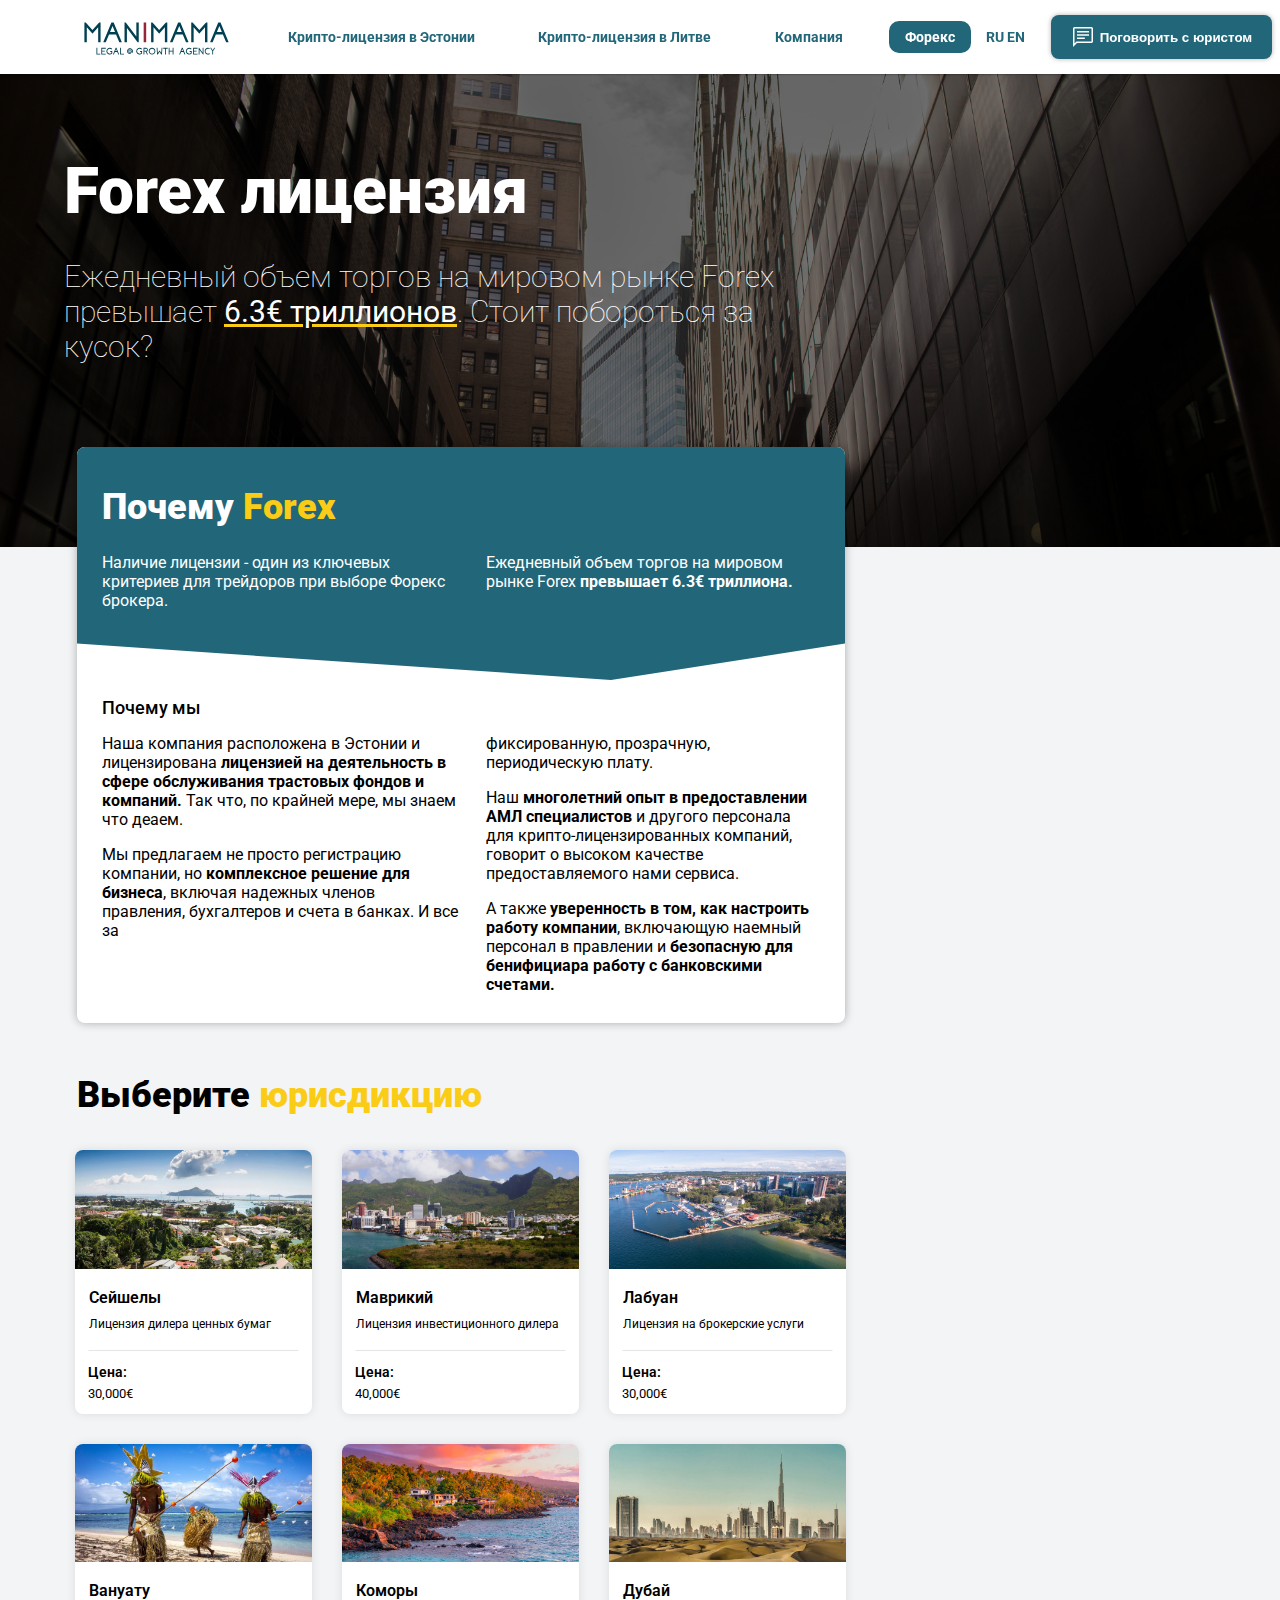
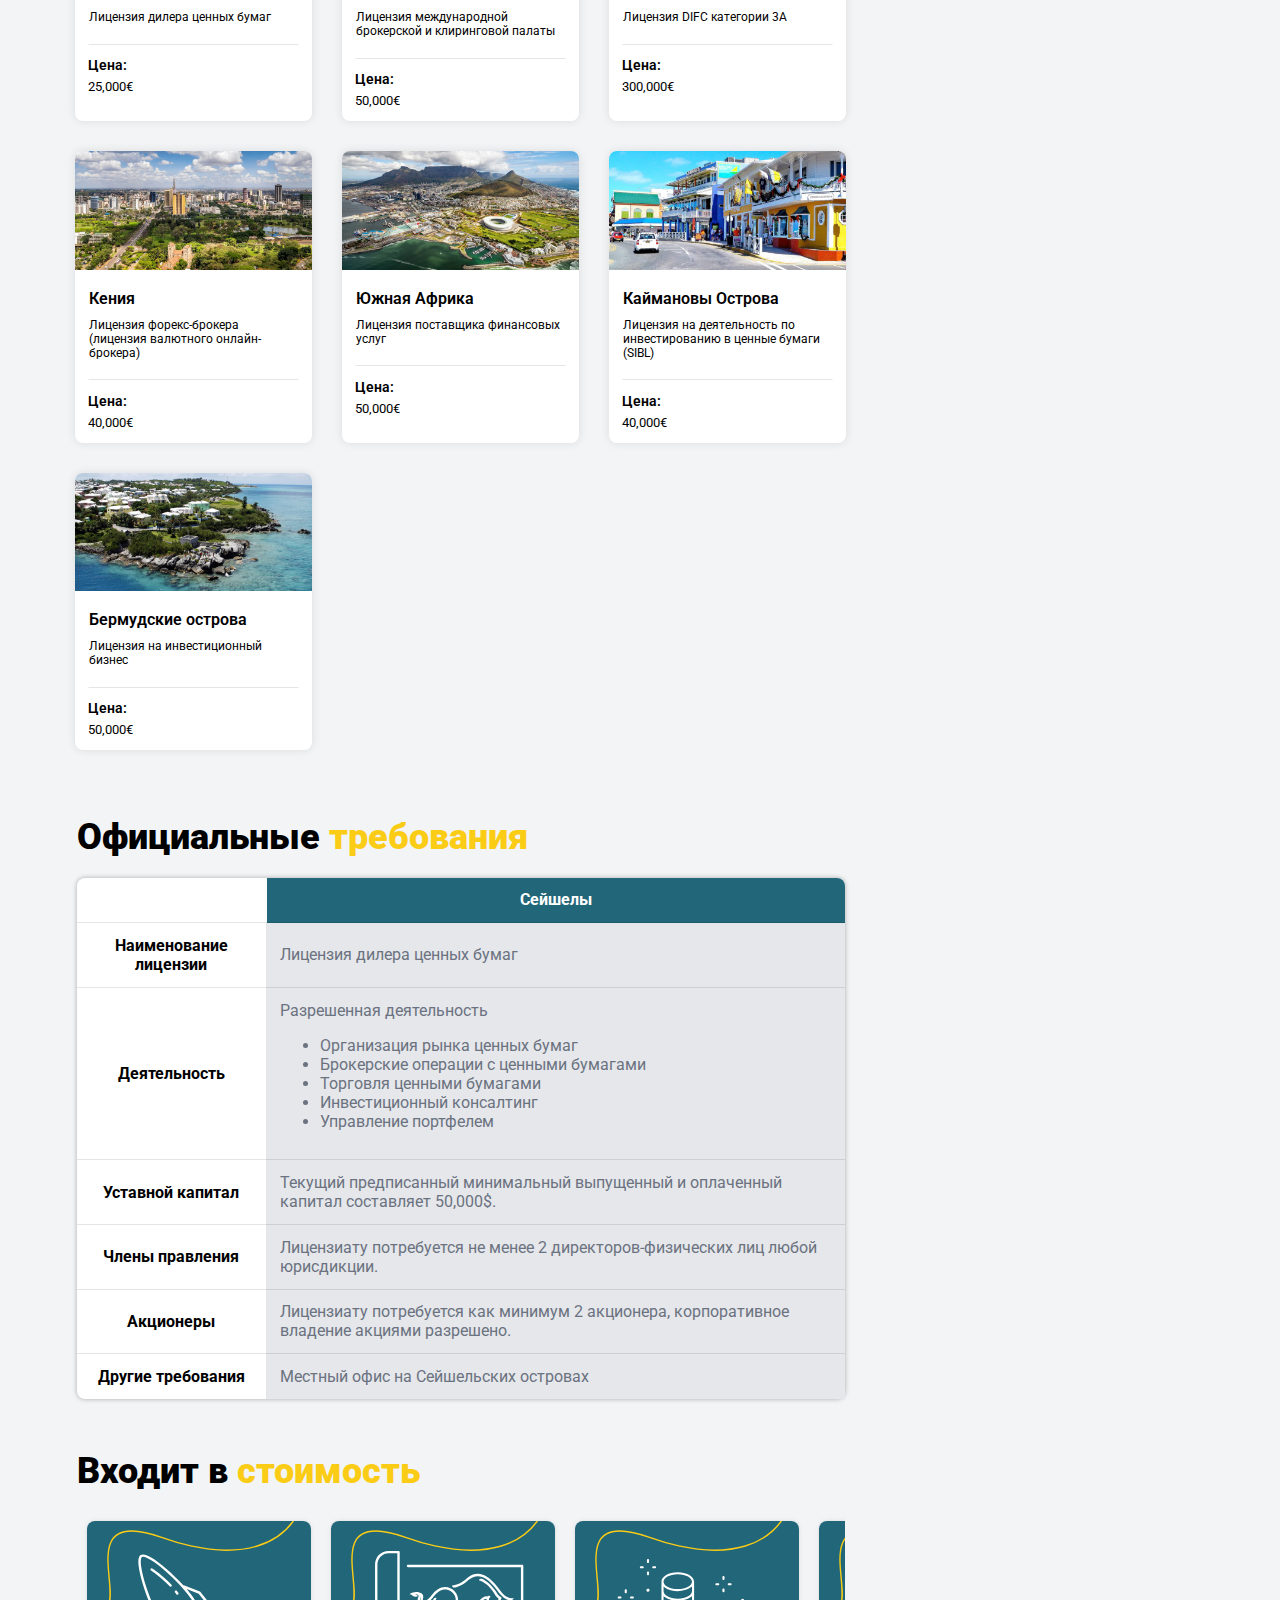
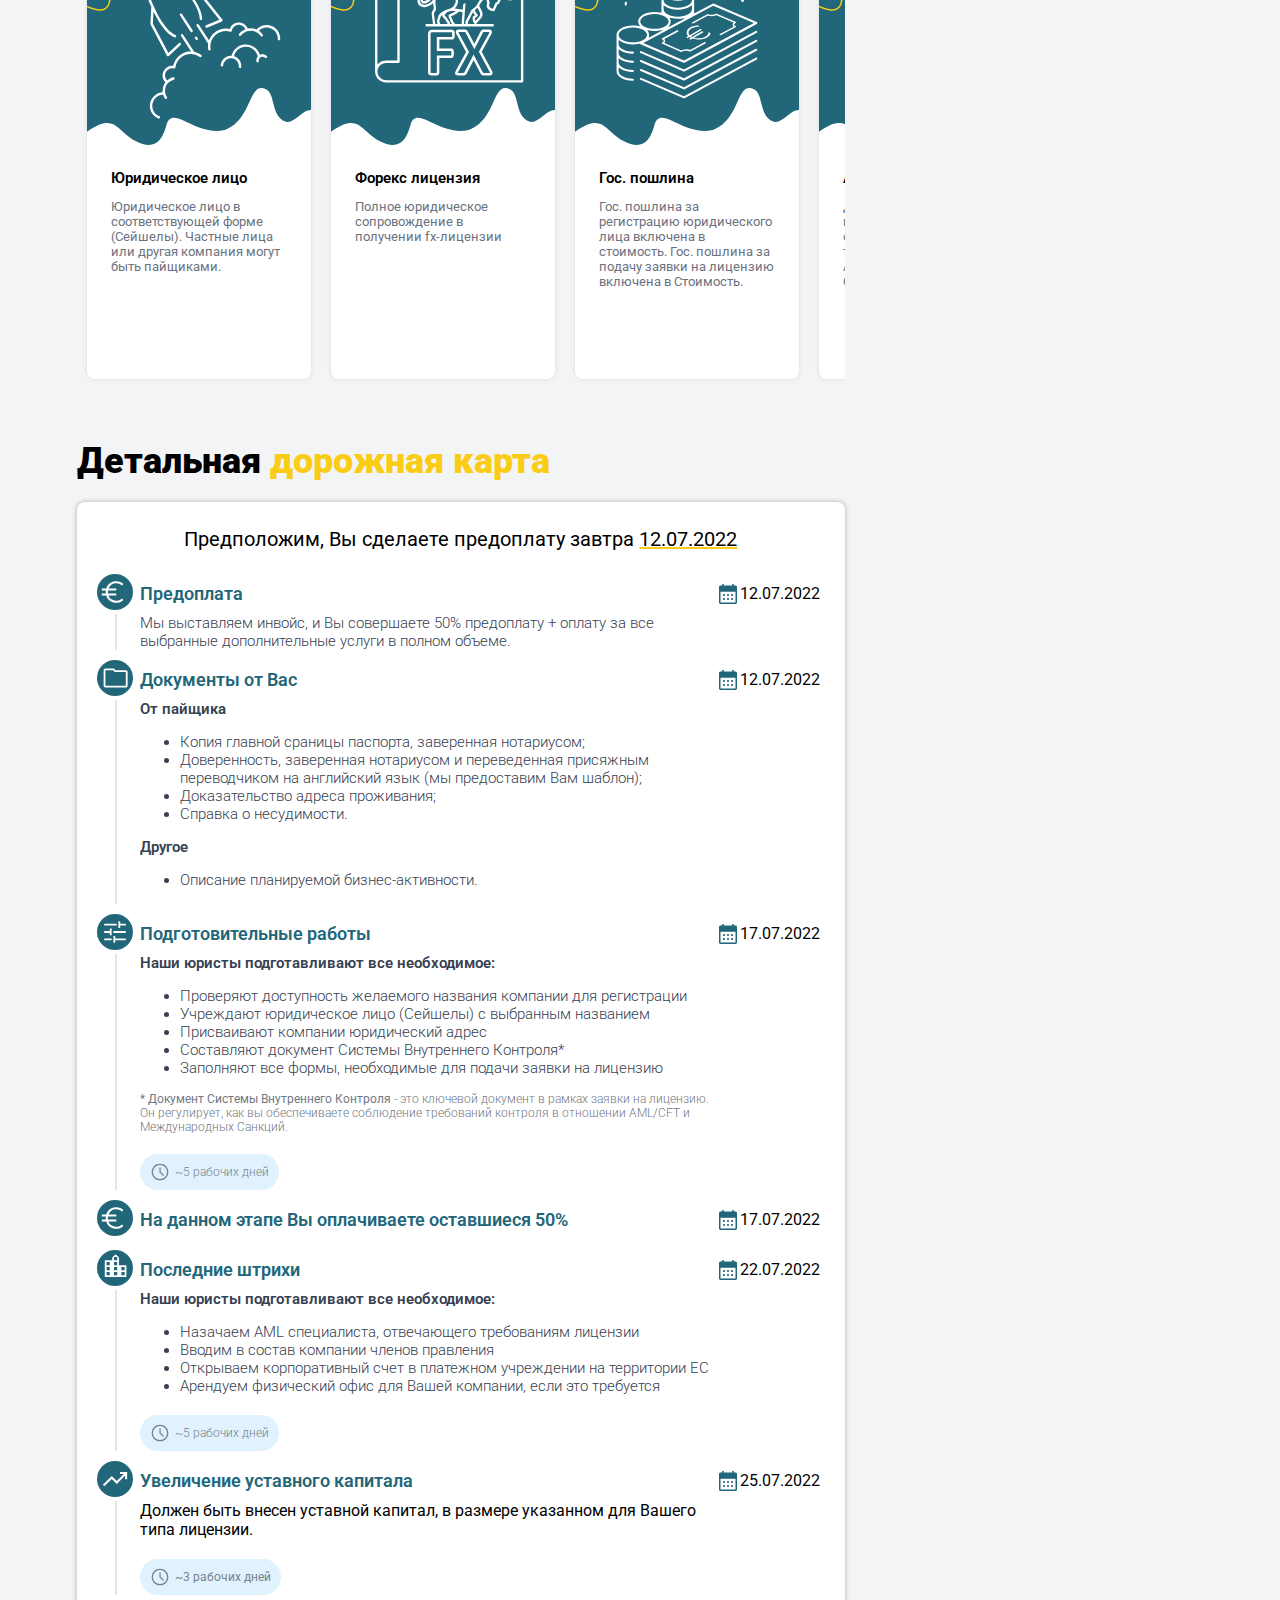
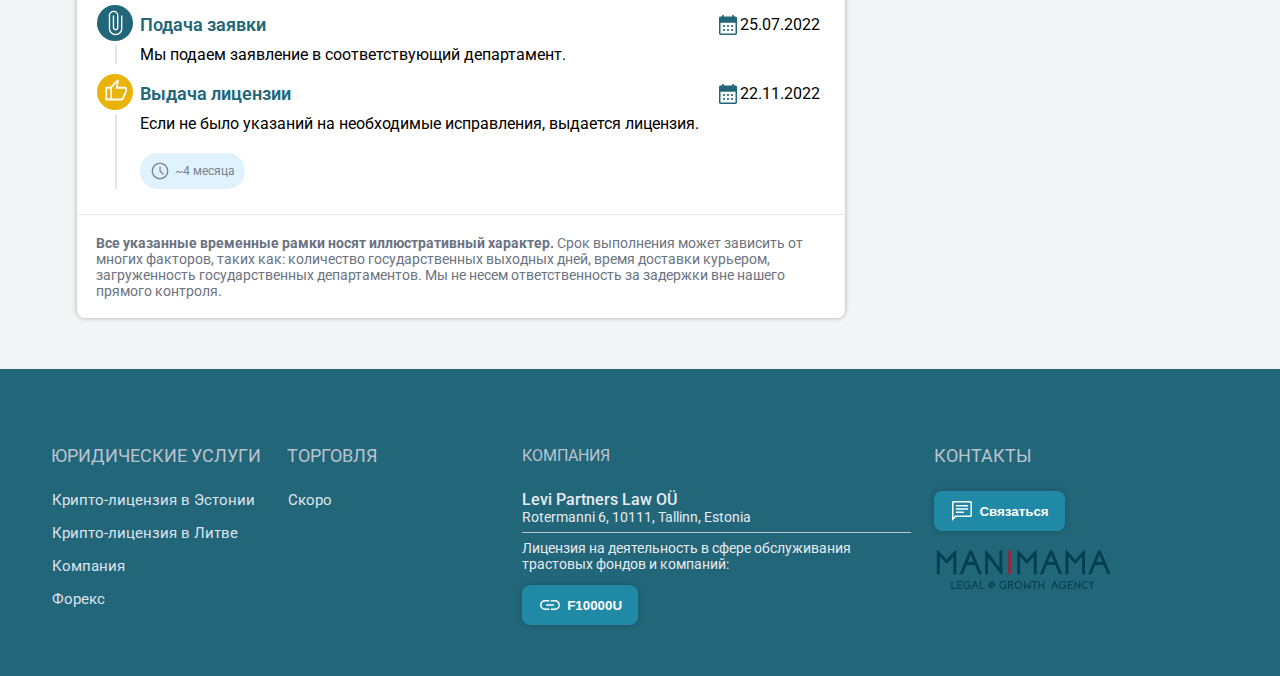
==== commit 2209e724: "seventh commit" ====
--- a/index.html
+++ b/index.html
@@ -16,9 +16,9 @@
                 <div class="b-logo"><img src="/img/manimama_2.svg" alt="logo-manimama"></div>
                 <nav class="nav-header">
                     <ul class="ul-header">
-                        <li>Крипто-лицензия в Эстонии</li>
-                        <li>Крипто-лицензия в Литве</li>
-                        <li>Компания</li> 
+                        <li><span>Крипто-лицензия в Эстонии</span></li>
+                        <li><span>Крипто-лицензия в Литве</span></li>
+                        <li><span>Компания</span></li> 
                         <li class="select-li-header">Форекс</li>
                     </ul>
                 </nav>
@@ -387,14 +387,14 @@
             <div class="main_info__footer">
                 <div class="b_juri_info__footer">
                     <h3 class="tittle_mini__footer">ЮРИДИЧЕСКИЕ УСЛУГИ</h3>
-                    <p>Крипто-лицензия в Эстонии</p>
-                    <p>Крипто-лицензия в Литве</p>
-                    <p>Компания</p>
-                    <p>Форекс</p>
+                    <p> <span>Крипто-лицензия в Эстонии</span></p>
+                    <p> <span>Крипто-лицензия в Литве</span></p>
+                    <p> <span>Компания</span></p>
+                    <p> <span>Форекс</span></p>
                 </div>
                 <div class="b_trade__footer">
                     <h3 class="tittle_mini__footer">ТОРГОВЛЯ</h3>
-                    <p>Скоро</p></div>
+                    <p> <span>Скоро</span></p></div>
                 <div class="b_company__footer">
                     <h3 class="tittle_mini__footer">КОМПАНИЯ</h3>
                     <div class="head_company__footer">
@@ -403,11 +403,12 @@
                     </div>
                     <hr width="100%" size="1" color="#BCC3CF">
                     <div class="des_company_footer">Лицензия на деятельность в сфере обслуживания трастовых фондов и компаний:</div>
-                    <button class="btn_footer">F10000U</button>
+                    <button class="btn_footer"> <img src="/img/link.svg" alt=""> <span>F10000U</span></button>
                 </div>
                 <div class="b_contacts__footer">
                     <h3 class="tittle_mini__footer">КОНТАКТЫ</h3>
-                    <button>Связаться</button>
+                    <button class="btn_footer btn_footer2"> <img src="/img/chat_white.svg" alt=""> <span>Связаться</span></button>
+                    
                     <img src="/img/manimama_2.svg" alt="">
                 </div>
             </div>
--- a/css/style.css
+++ b/css/style.css
@@ -9,9 +9,26 @@
     margin: 0px;
     font-family: 'Roboto';
     background-color: #F3F4F6;
+    overflow: auto;
+    -ms-overflow-style: none;
+    scrollbar-width: none;
+}
+body::-webkit-scrollbar{
+    width: 15px;
+}
+
+body::-webkit-scrollbar-track{
+    background-color: white;
+}
+
+body::-webkit-scrollbar-thumb{
+    width: 5px;
+    background-color: var(--brand_dark_color);
+    border-radius: 5px;
 }
 
 header{
+    width: 100%;
     display: flex;
     justify-content: space-between;
     background-color: white;
@@ -21,6 +38,8 @@
     font-weight: 700;
     color: var(--brand_dark_color);
     user-select: none;
+    position: fixed;
+    z-index: 10;
 }
 
 .b-logo{
@@ -41,11 +60,17 @@
 
 .ul-header > li{
     padding: 8px 16px;
-    border-radius: 12px;
     border: 2px solid white;
     transition: all .3s;
     cursor: pointer;
-}
+   
+}
+
+.ul-header > li > span{
+    border: 1px solid white;
+    transition: border-bottom .3s  linear;
+}
+
 
 .ul-header > li:not(:last-child){
     margin-right: 2vw;
@@ -54,12 +79,14 @@
 
 
 
-.ul-header > li:hover:not(.select-li-header){
-    background-color: #A8D1DD;
+.ul-header > li > span:hover:not(.select-li-header){
+    /* background-color: #A8D1DD; */
+    border-bottom: 1px solid #25acd2;
 }
 
 .select-li-header{
     color: #ffffff;
+    border-radius: 12px;
     background-color: var(--brand_dark_color);
 }
 
@@ -75,6 +102,7 @@
 .langs-submit{
     display: flex;
     align-items: center;
+    margin-right: 1vw;
 }
 
 .btn-header{
@@ -556,10 +584,19 @@
     font-weight: 400;
 }
 
-.main_info__footer p:hover{
+
+.main_info__footer p > span{
+    border: 1px solid rgba(0, 0, 0, 0);
+    transition: color .3;
+    transition: border-bottom .3s linear; 
+}
+
+.main_info__footer p > span:hover{
     color: white;
     cursor: pointer;
-}
+    border-bottom: 1px solid white;
+}
+/*  #25acd2 */
 
 .b_company__footer{
     color: #e8ebf1;
@@ -590,8 +627,33 @@
     padding: 8px 16px;
     border-radius: 8px;
     border: none;
+    display: flex;
+    align-items: center;
+    transition: background-color .3s ease;
+    box-shadow: 0px 0px 6px rgba(0, 0, 0, 0.2);
+    cursor: pointer;
+}
+
+.btn_footer:hover{
+    background-color: #25acd2;
+}
+
+.btn_footer img{
+    width: 24px;
+    height: 24px;
+    margin-right: 5px;
 }
 
 .b_contacts__footer img{
     height: 48px;
-}+}
+
+.btn_footer2 img{
+    width: 24px;
+    height: 24px;
+}
+
+.btn_footer2{
+    margin-bottom: 1vw;
+
+} 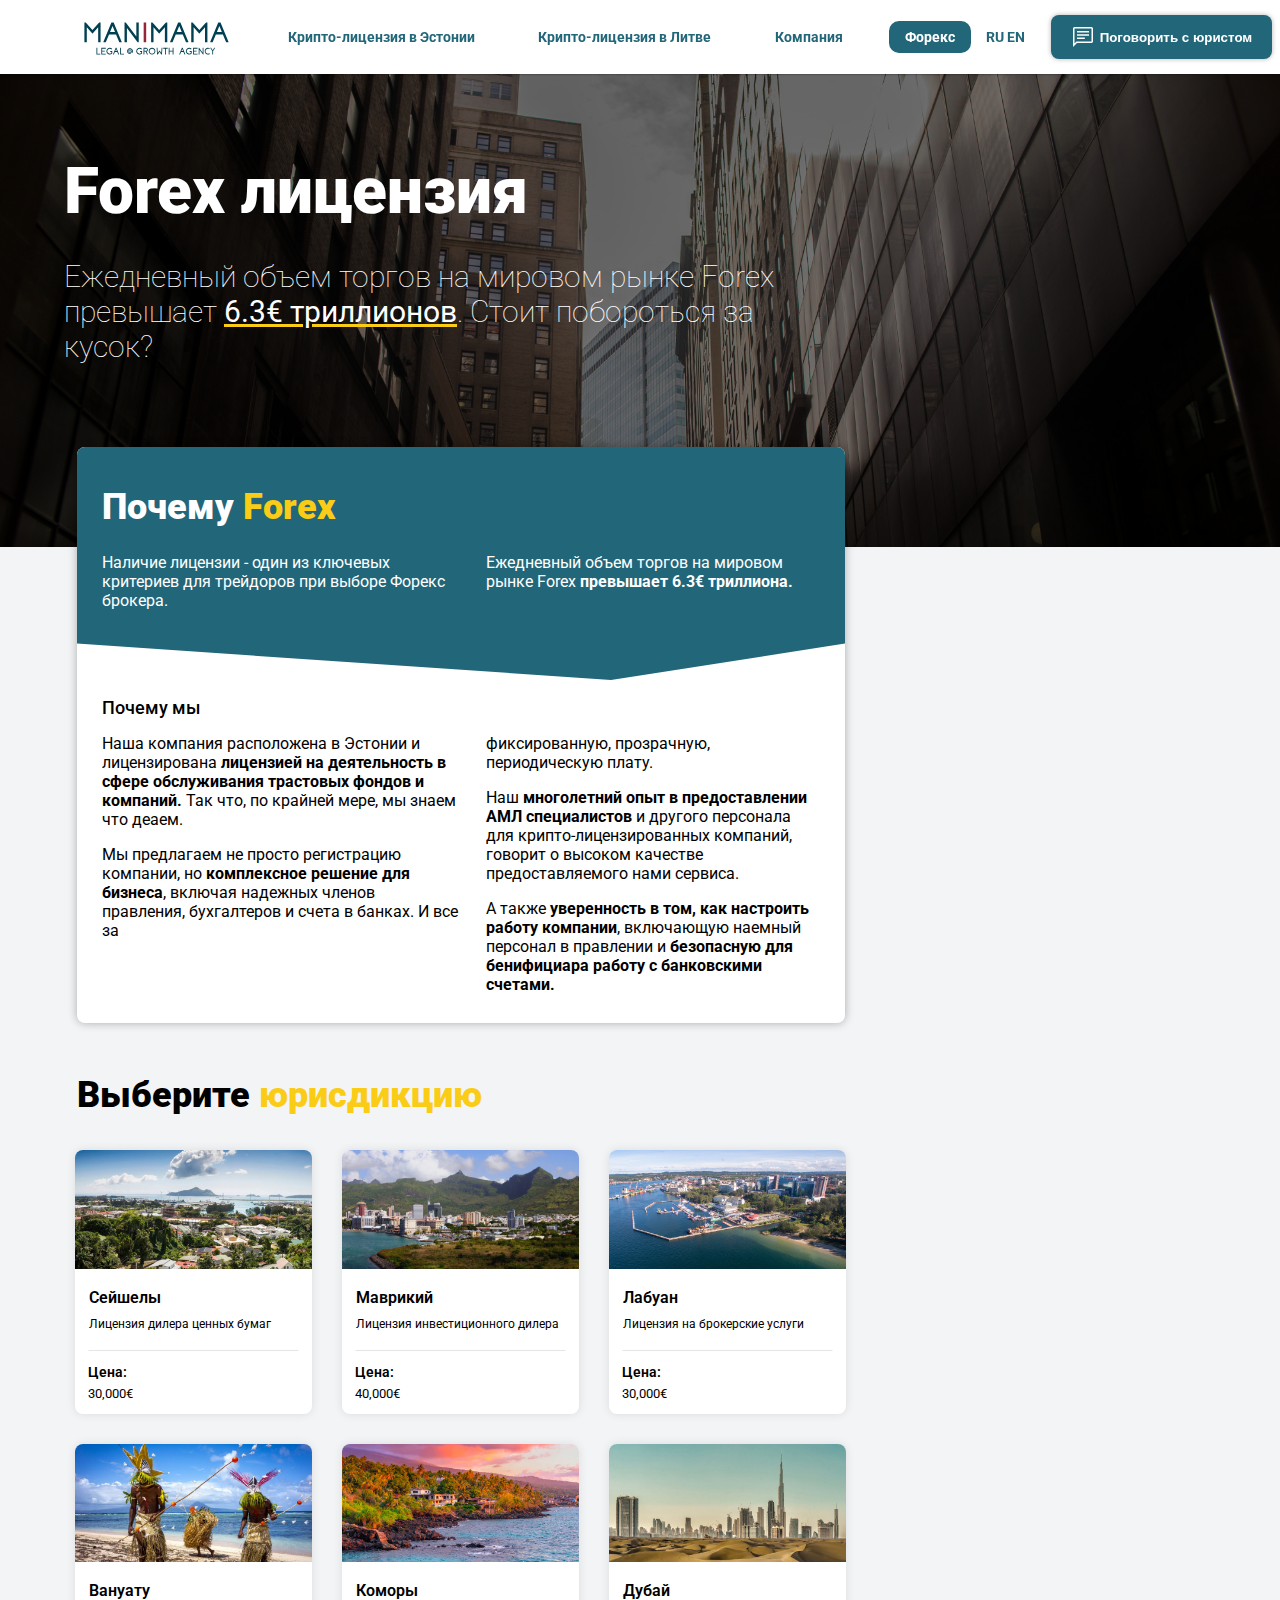
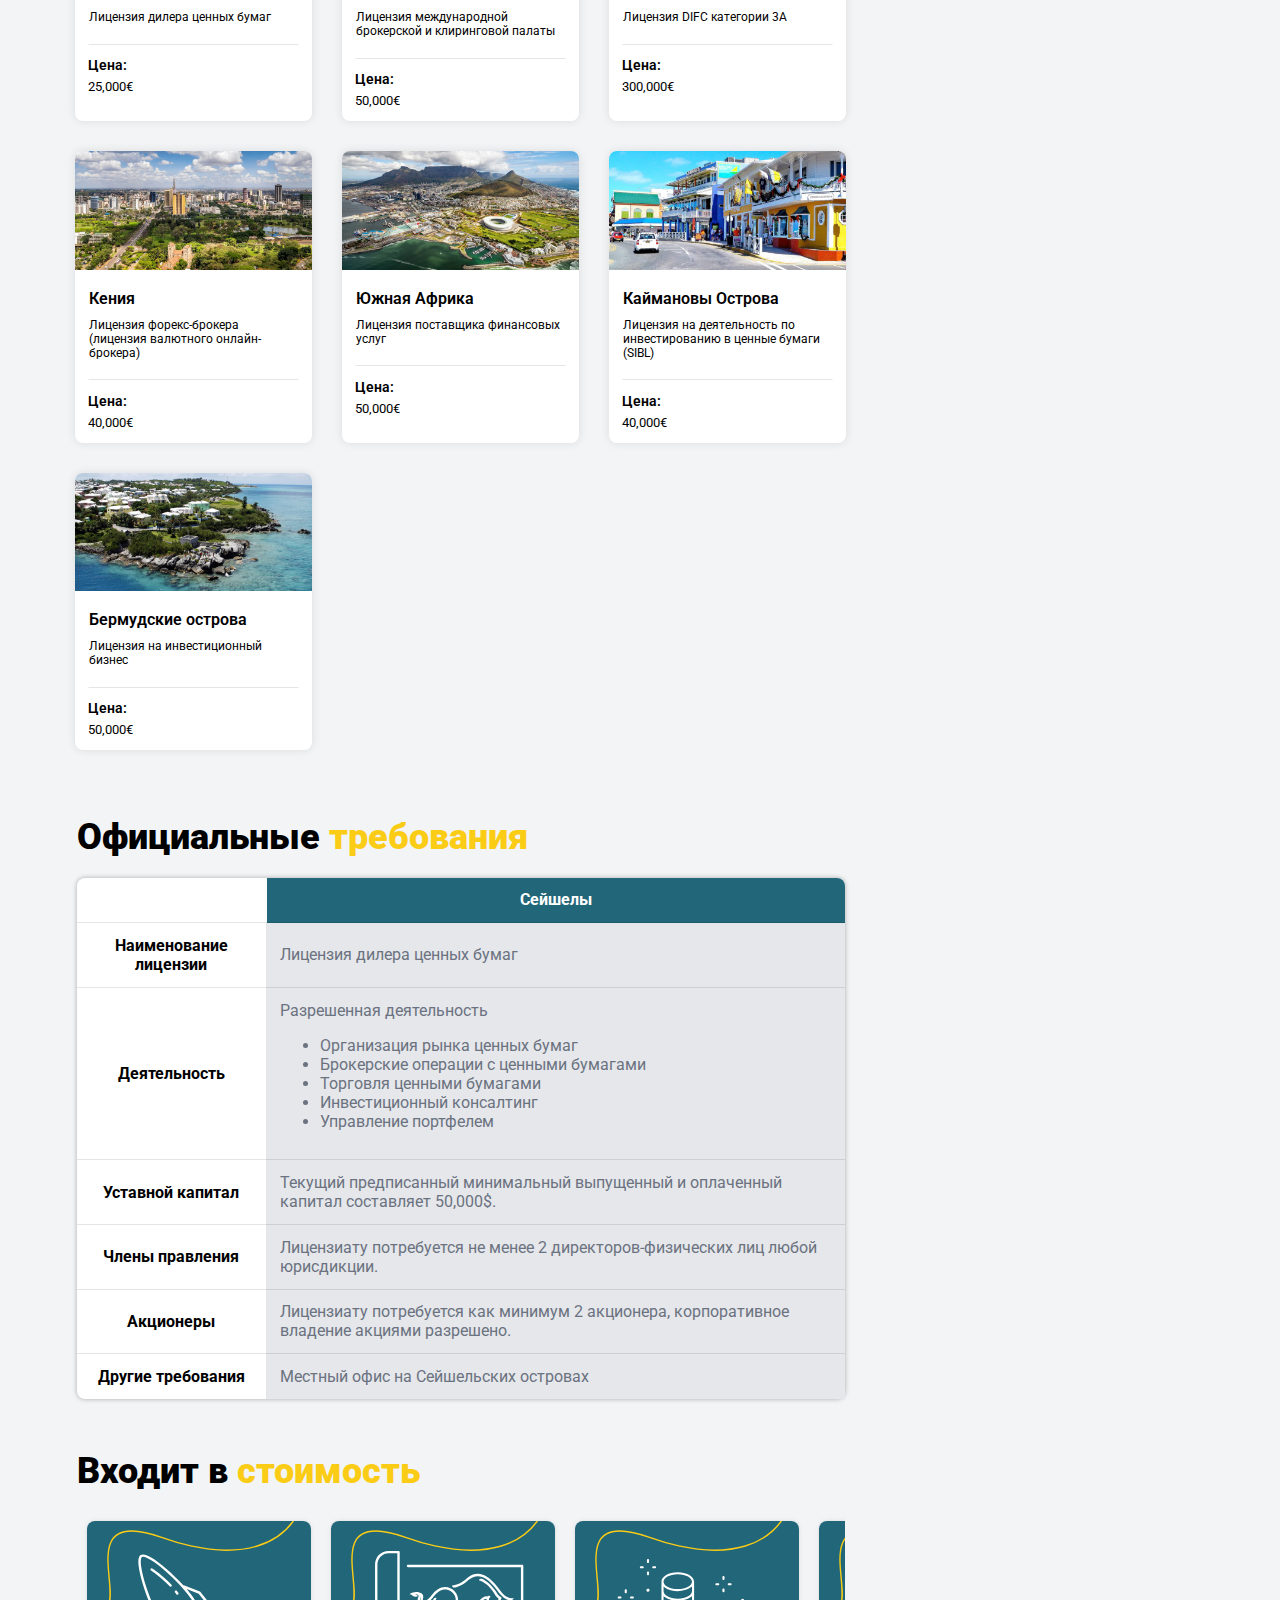
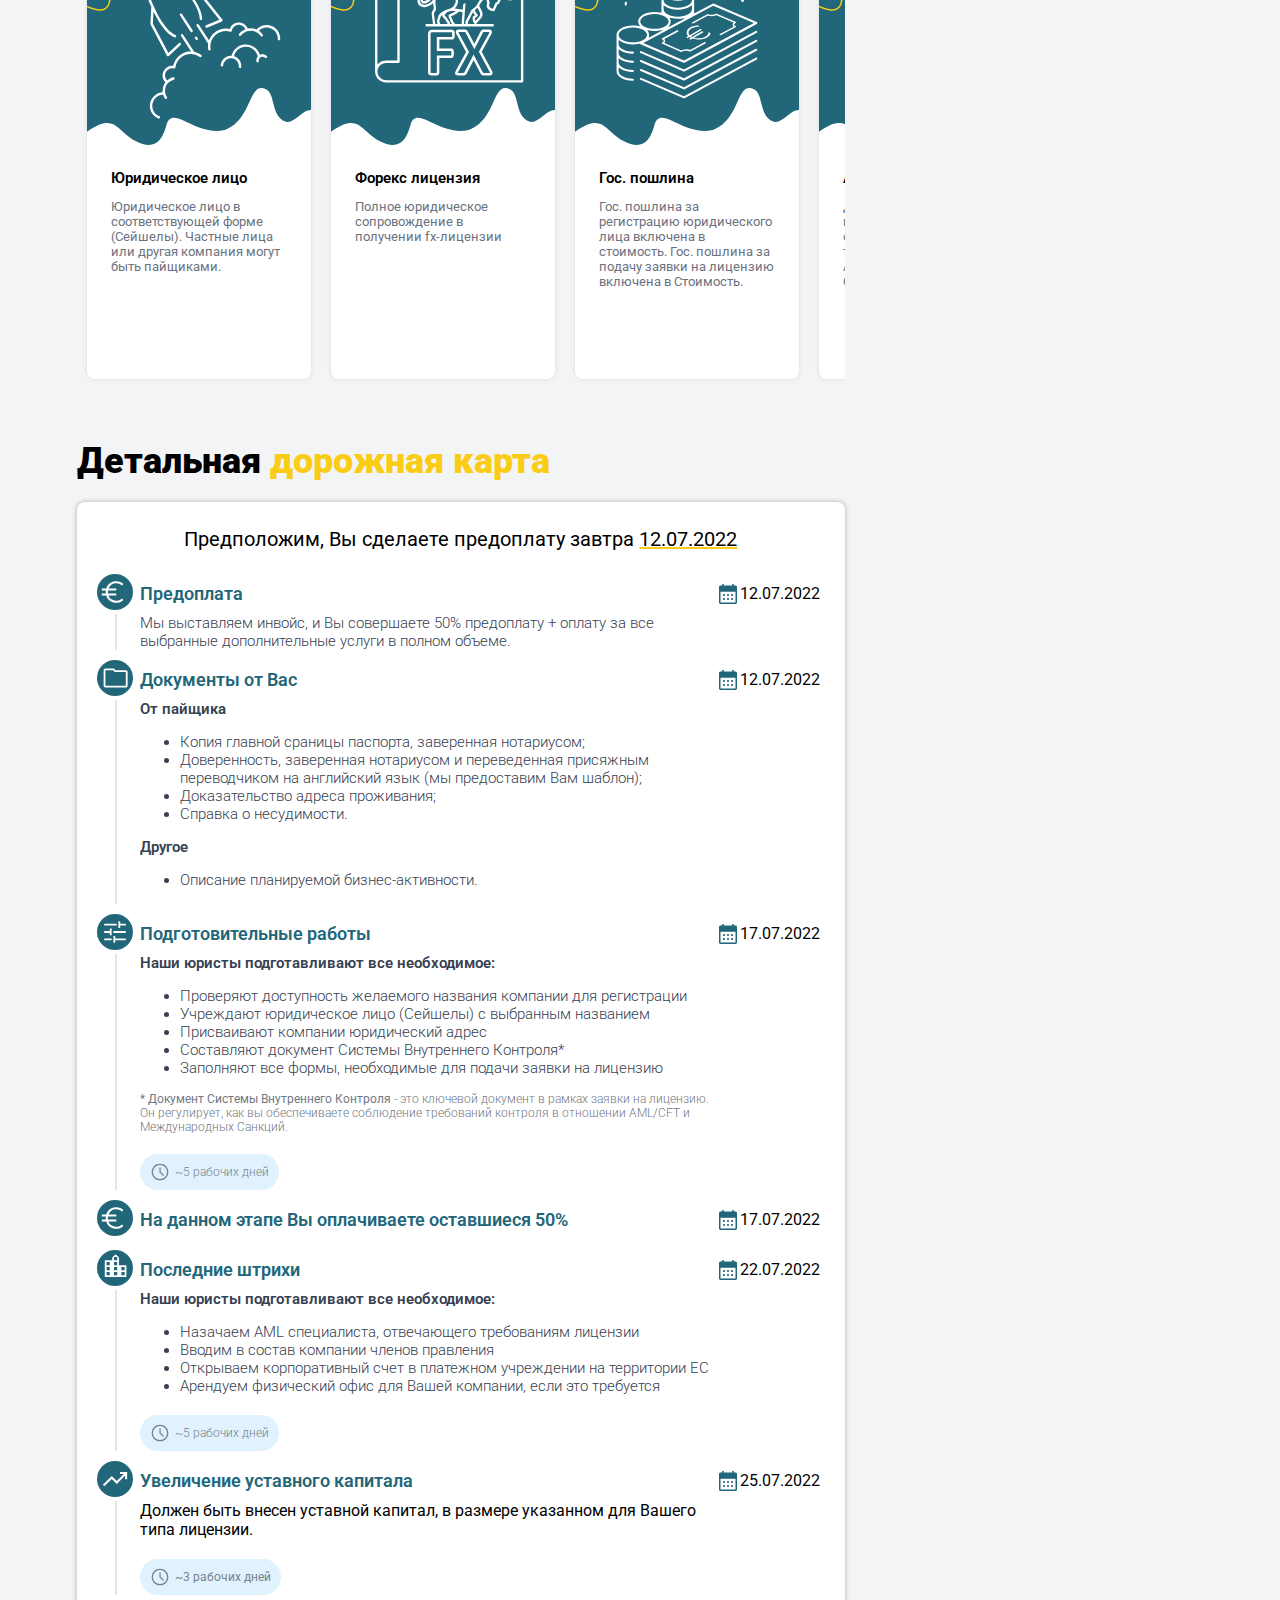
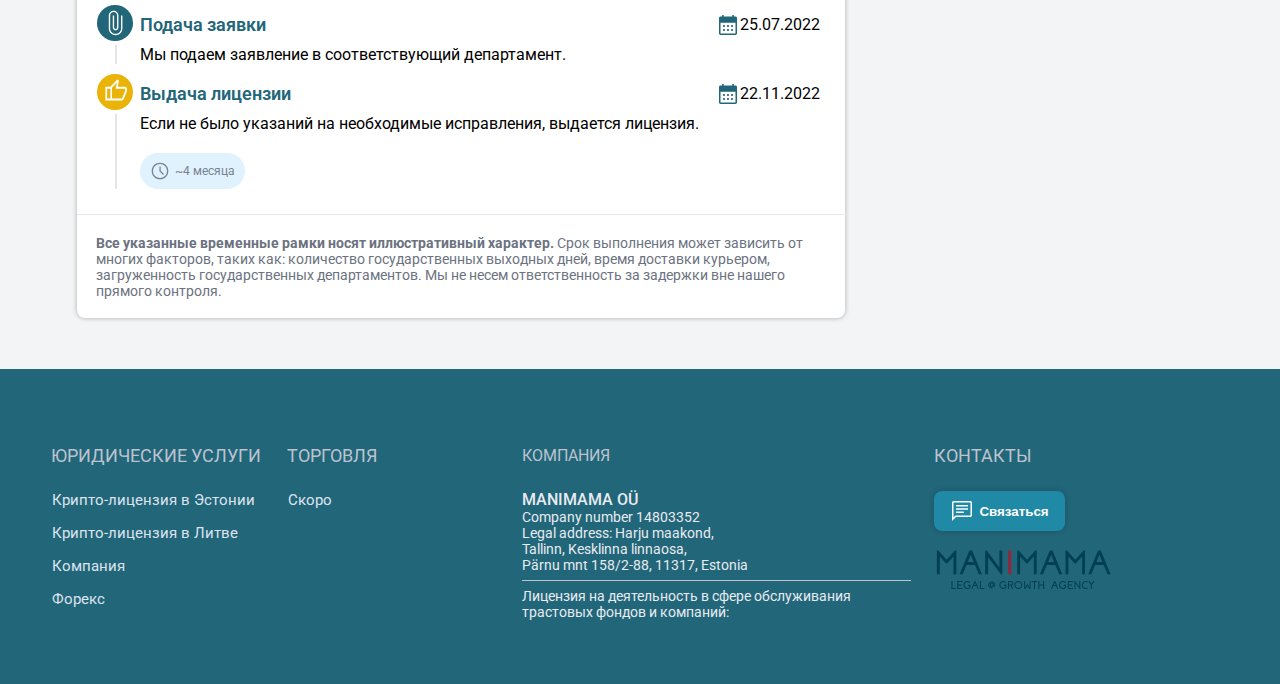
==== commit 928f6552: "eleventh commit" ====
--- a/index.html
+++ b/index.html
@@ -398,12 +398,15 @@
                 <div class="b_company__footer">
                     <h3 class="tittle_mini__footer">КОМПАНИЯ</h3>
                     <div class="head_company__footer">
-                    <div class="title_head_company__footer">Levi Partners Law OÜ</div> 
-                    <div class="text_head_company__footer">Rotermanni 6, 10111, Tallinn, Estonia</div>  
+                    <div class="title_head_company__footer">MANIMAMA OÜ </div> 
+                    <div class="text_head_company__footer">Company number 14803352<br>
+                        Legal address: Harju maakond,<br> 
+                        Tallinn, Kesklinna linnaosa,<br> 
+                        Pärnu mnt 158/2-88, 11317, Estonia</div>  
                     </div>
                     <hr width="100%" size="1" color="#BCC3CF">
                     <div class="des_company_footer">Лицензия на деятельность в сфере обслуживания трастовых фондов и компаний:</div>
-                    <button class="btn_footer"> <img src="/img/link.svg" alt=""> <span>F10000U</span></button>
+                   
                 </div>
                 <div class="b_contacts__footer">
                     <h3 class="tittle_mini__footer">КОНТАКТЫ</h3>
--- a/css/style.css
+++ b/css/style.css
@@ -192,11 +192,15 @@
 .card_first{
     position: relative;
     background-color: white;
-    border-radius: 8px;
     box-shadow: 0px 0px 10px rgba(0, 0, 0, 0.3);
     border-radius: 8px;
     margin-top: -100px;
     z-index: 2;
+}
+
+.border_style{
+    box-shadow: 0px 0px 10px rgba(0, 0, 0, 0.3);
+    border-radius: 8px;
 }
 
 .up_part__card_first{
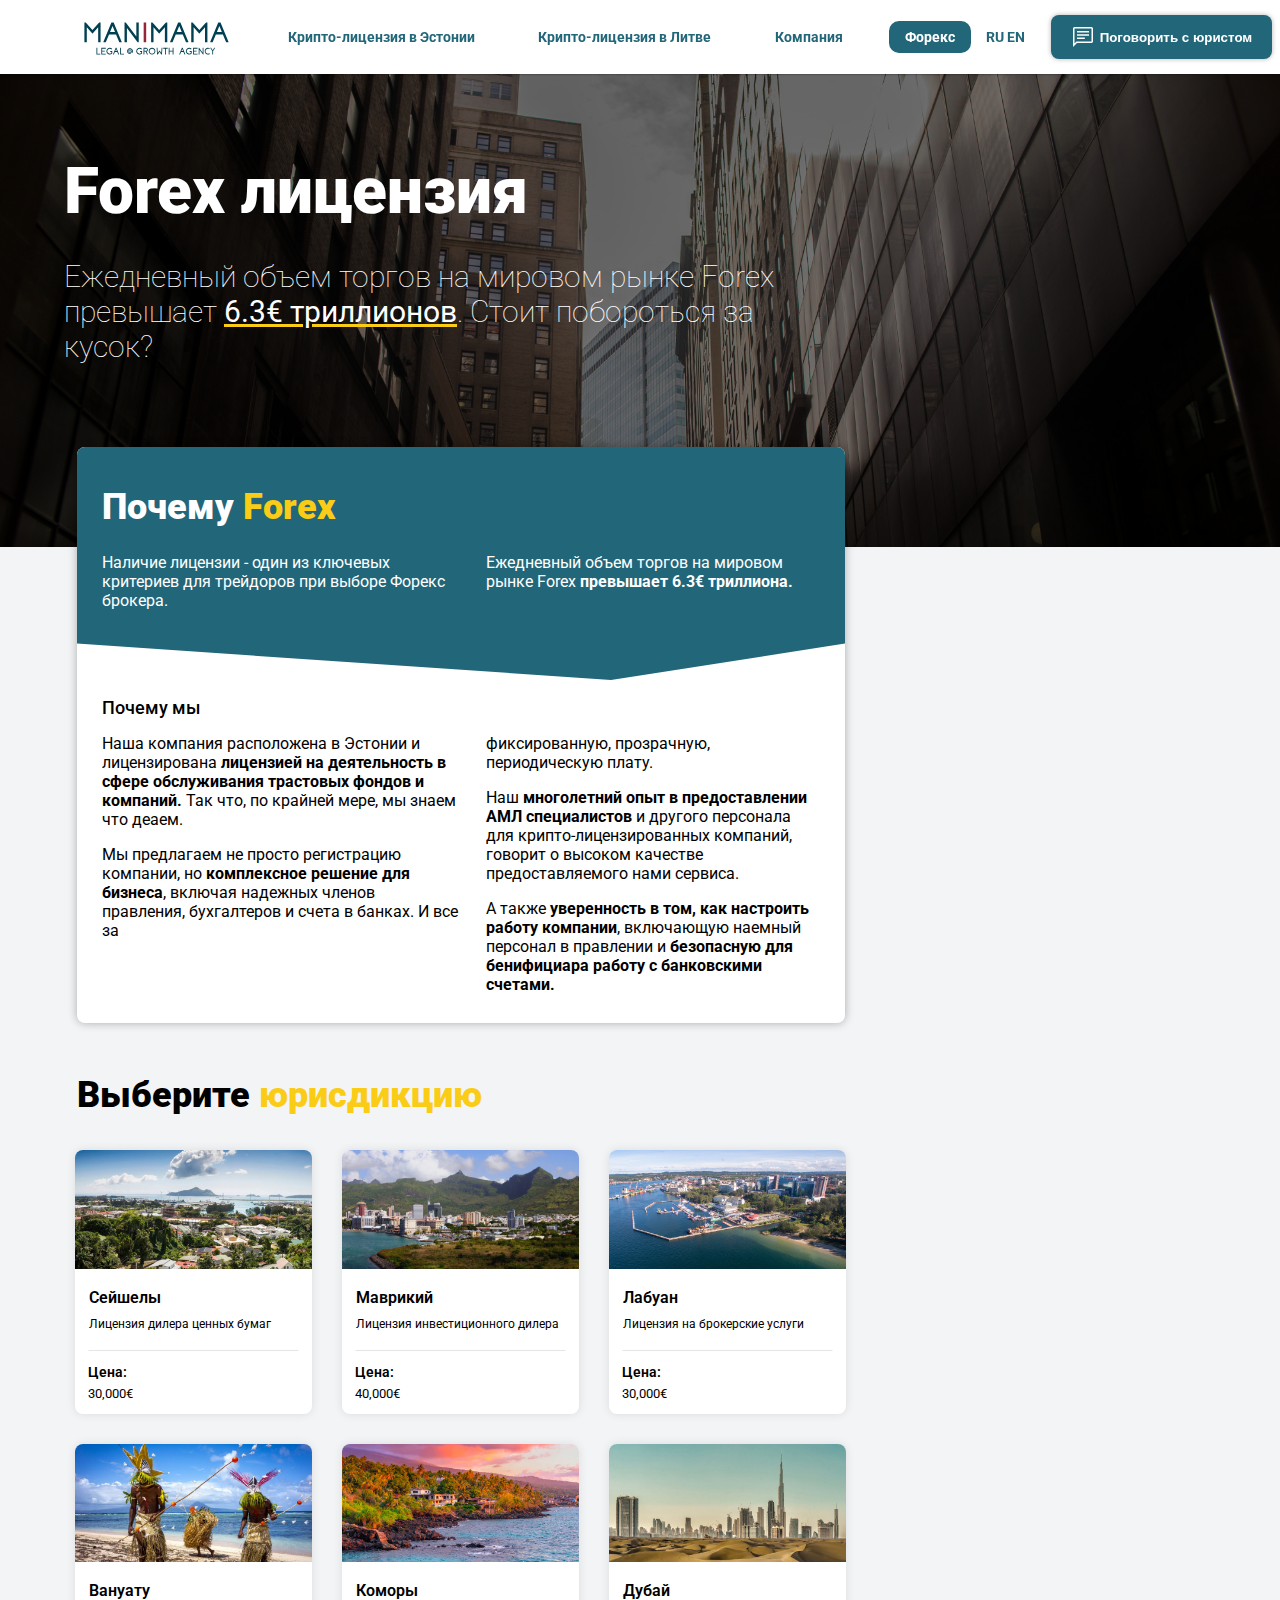
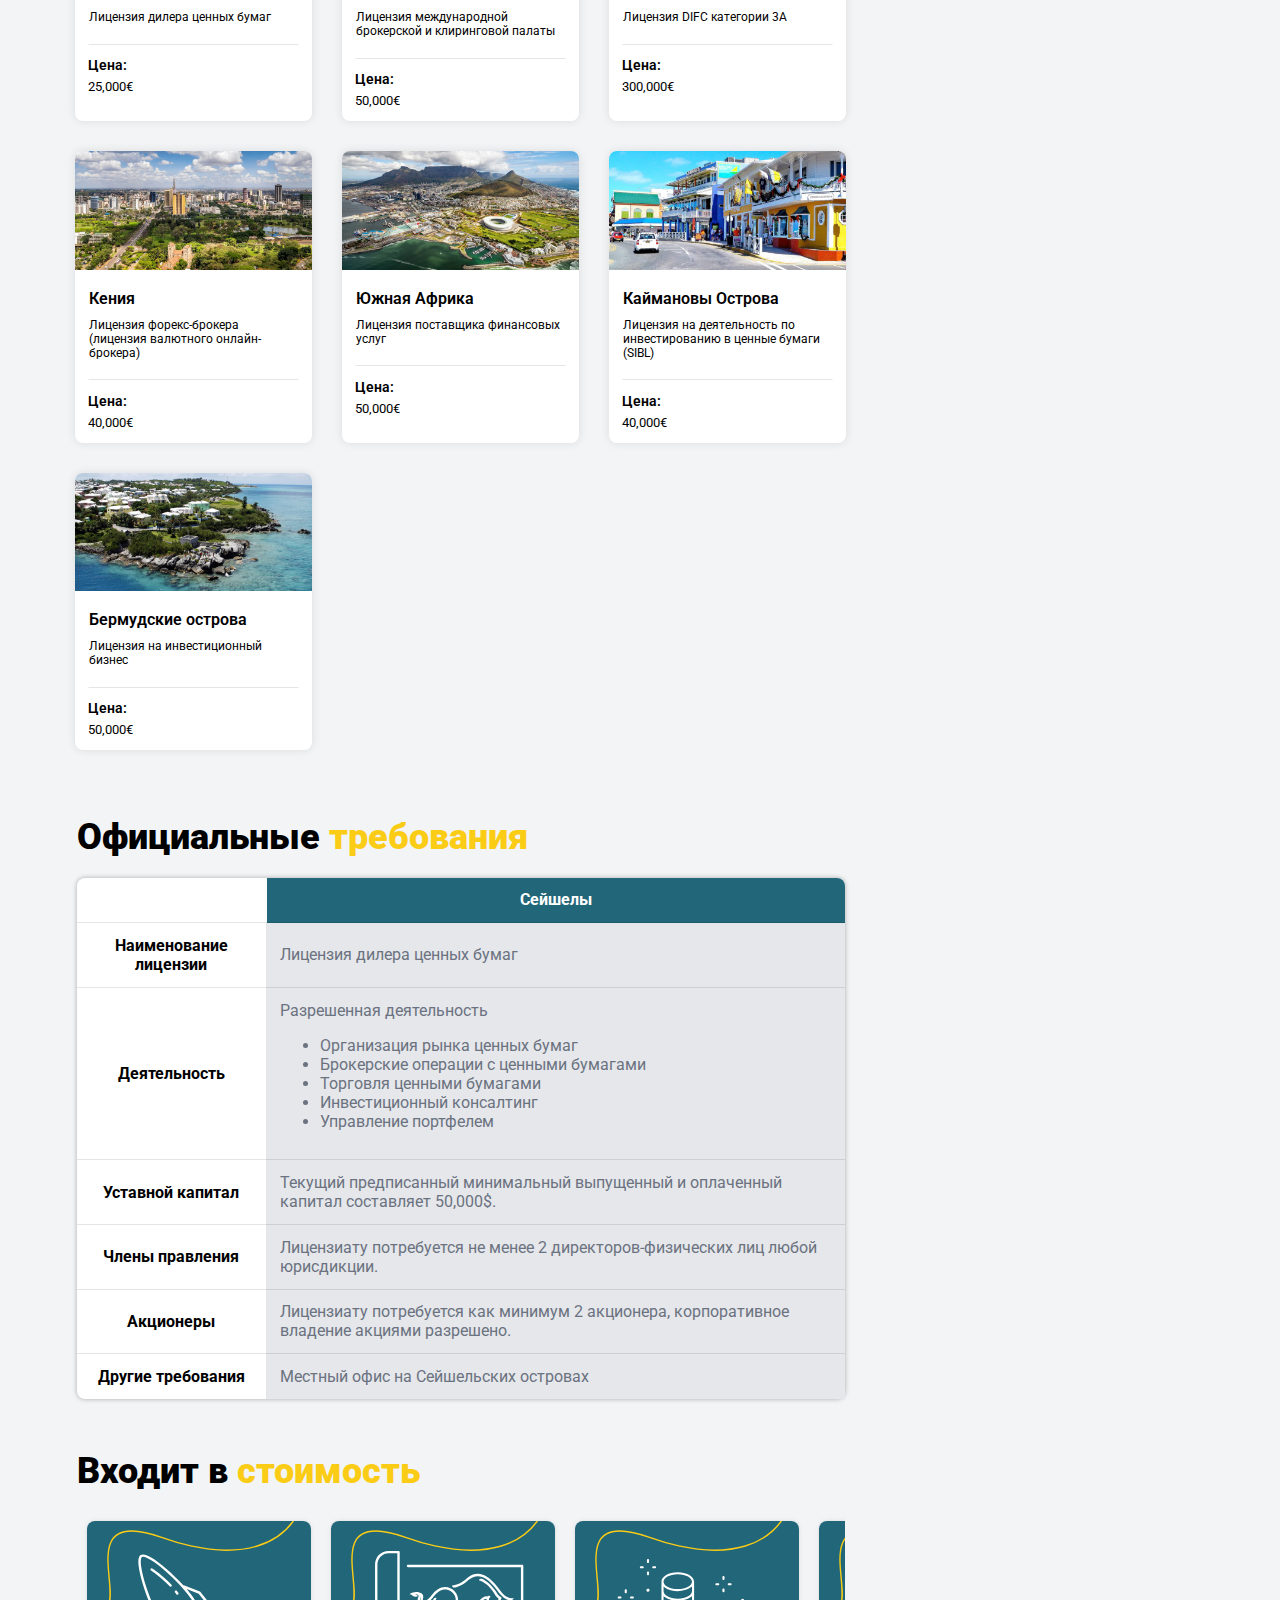
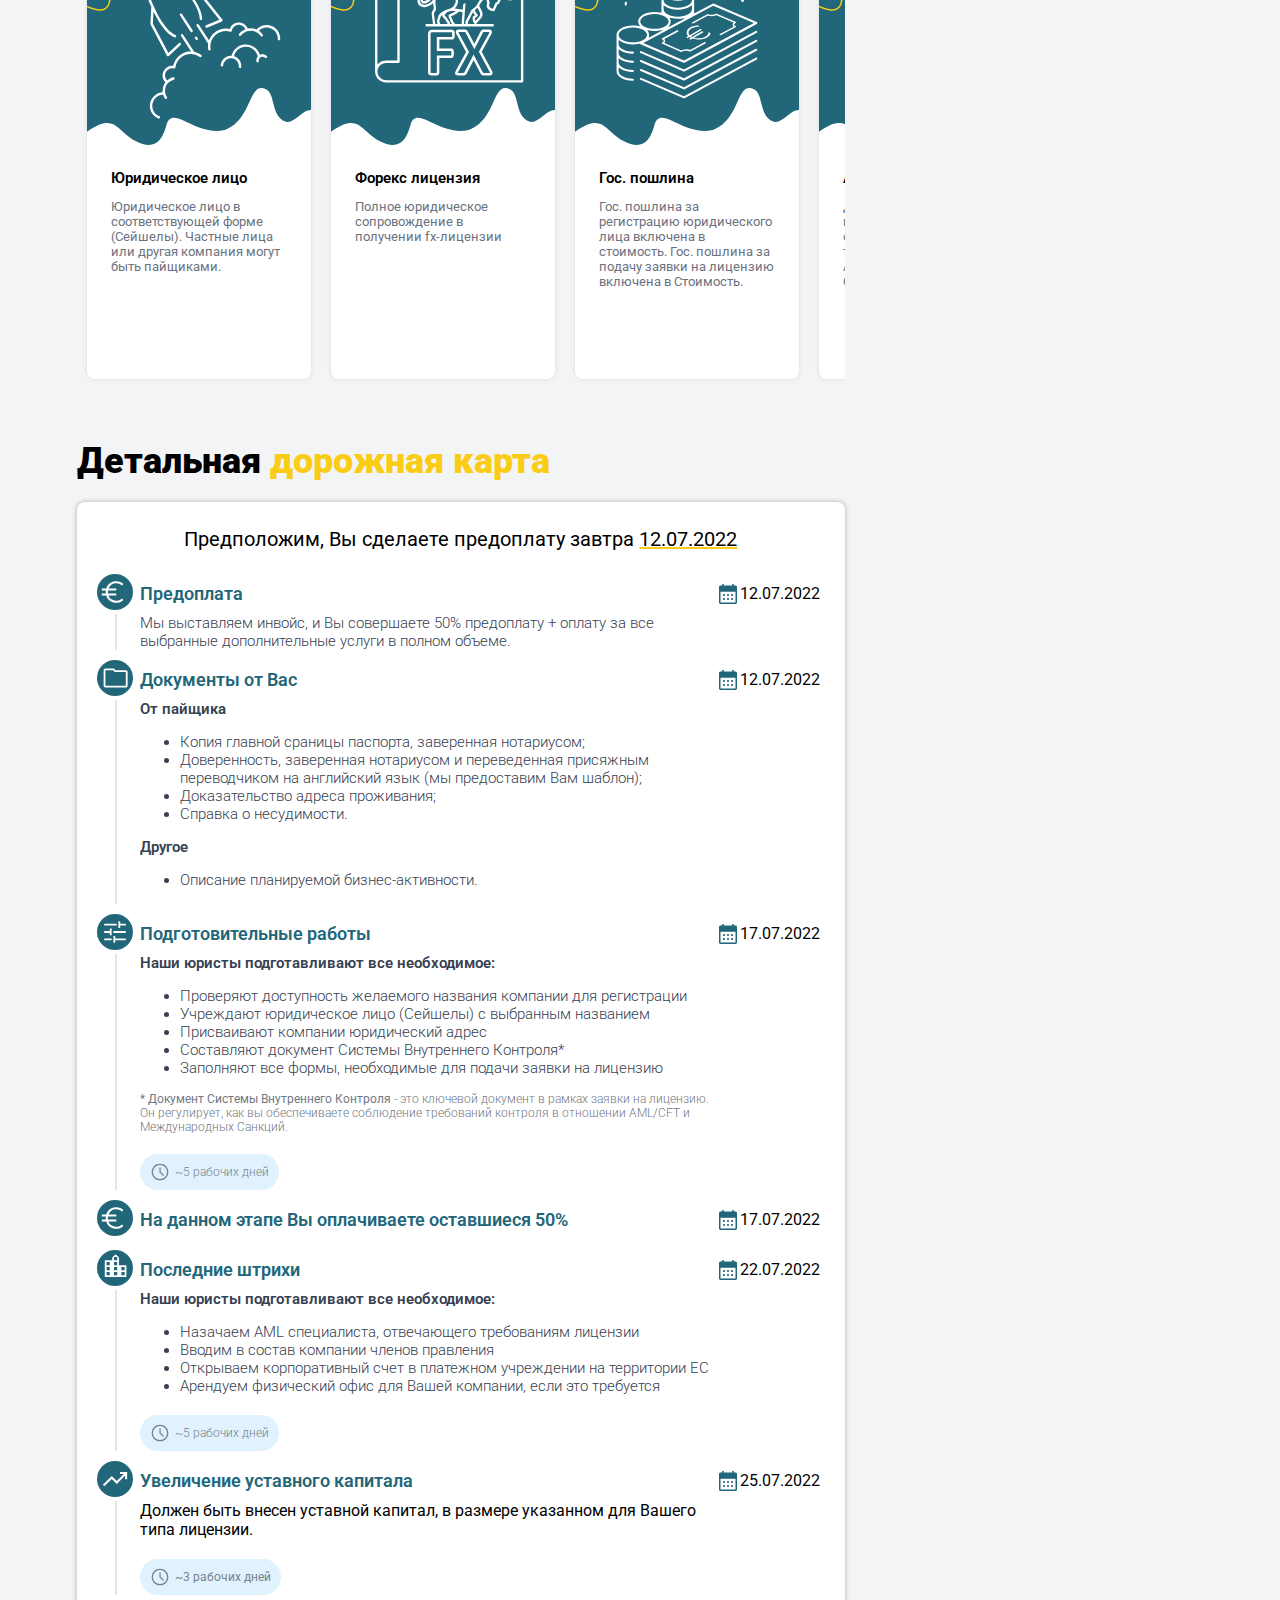
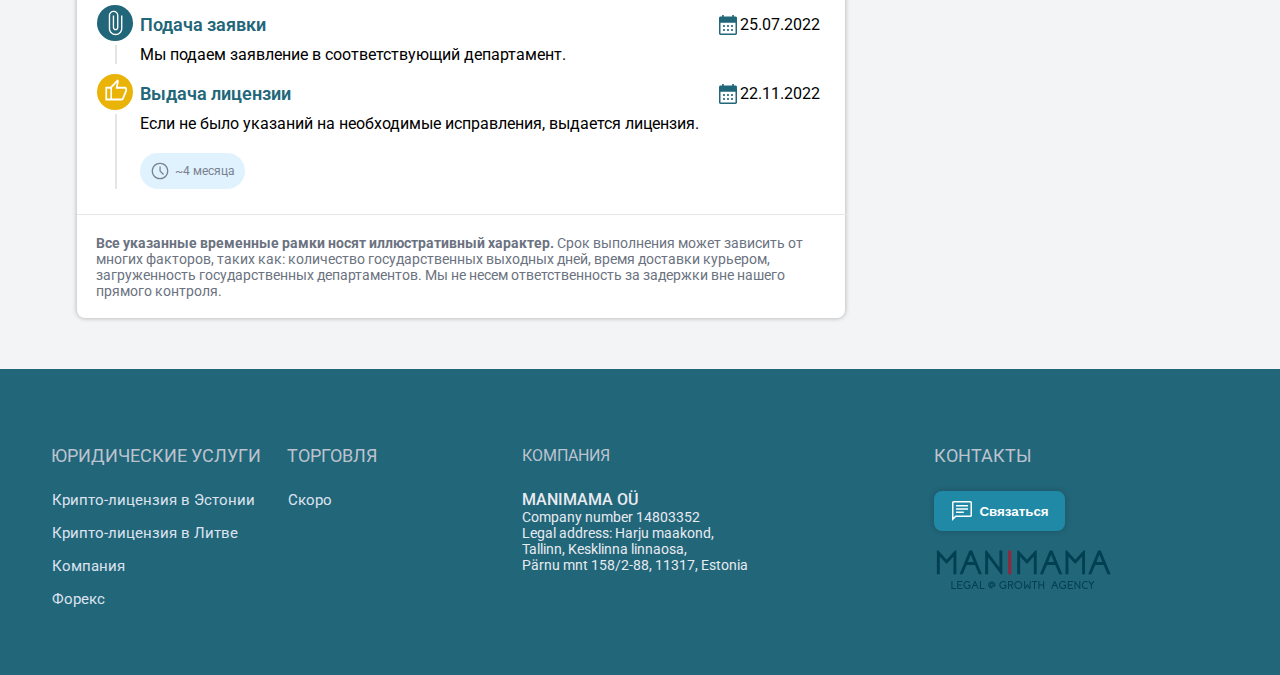
==== commit 15f6ec36: "nineth commit" ====
--- a/index.html
+++ b/index.html
@@ -404,9 +404,7 @@
                         Tallinn, Kesklinna linnaosa,<br> 
                         Pärnu mnt 158/2-88, 11317, Estonia</div>  
                     </div>
-                    <hr width="100%" size="1" color="#BCC3CF">
-                    <div class="des_company_footer">Лицензия на деятельность в сфере обслуживания трастовых фондов и компаний:</div>
-                   
+                 
                 </div>
                 <div class="b_contacts__footer">
                     <h3 class="tittle_mini__footer">КОНТАКТЫ</h3>
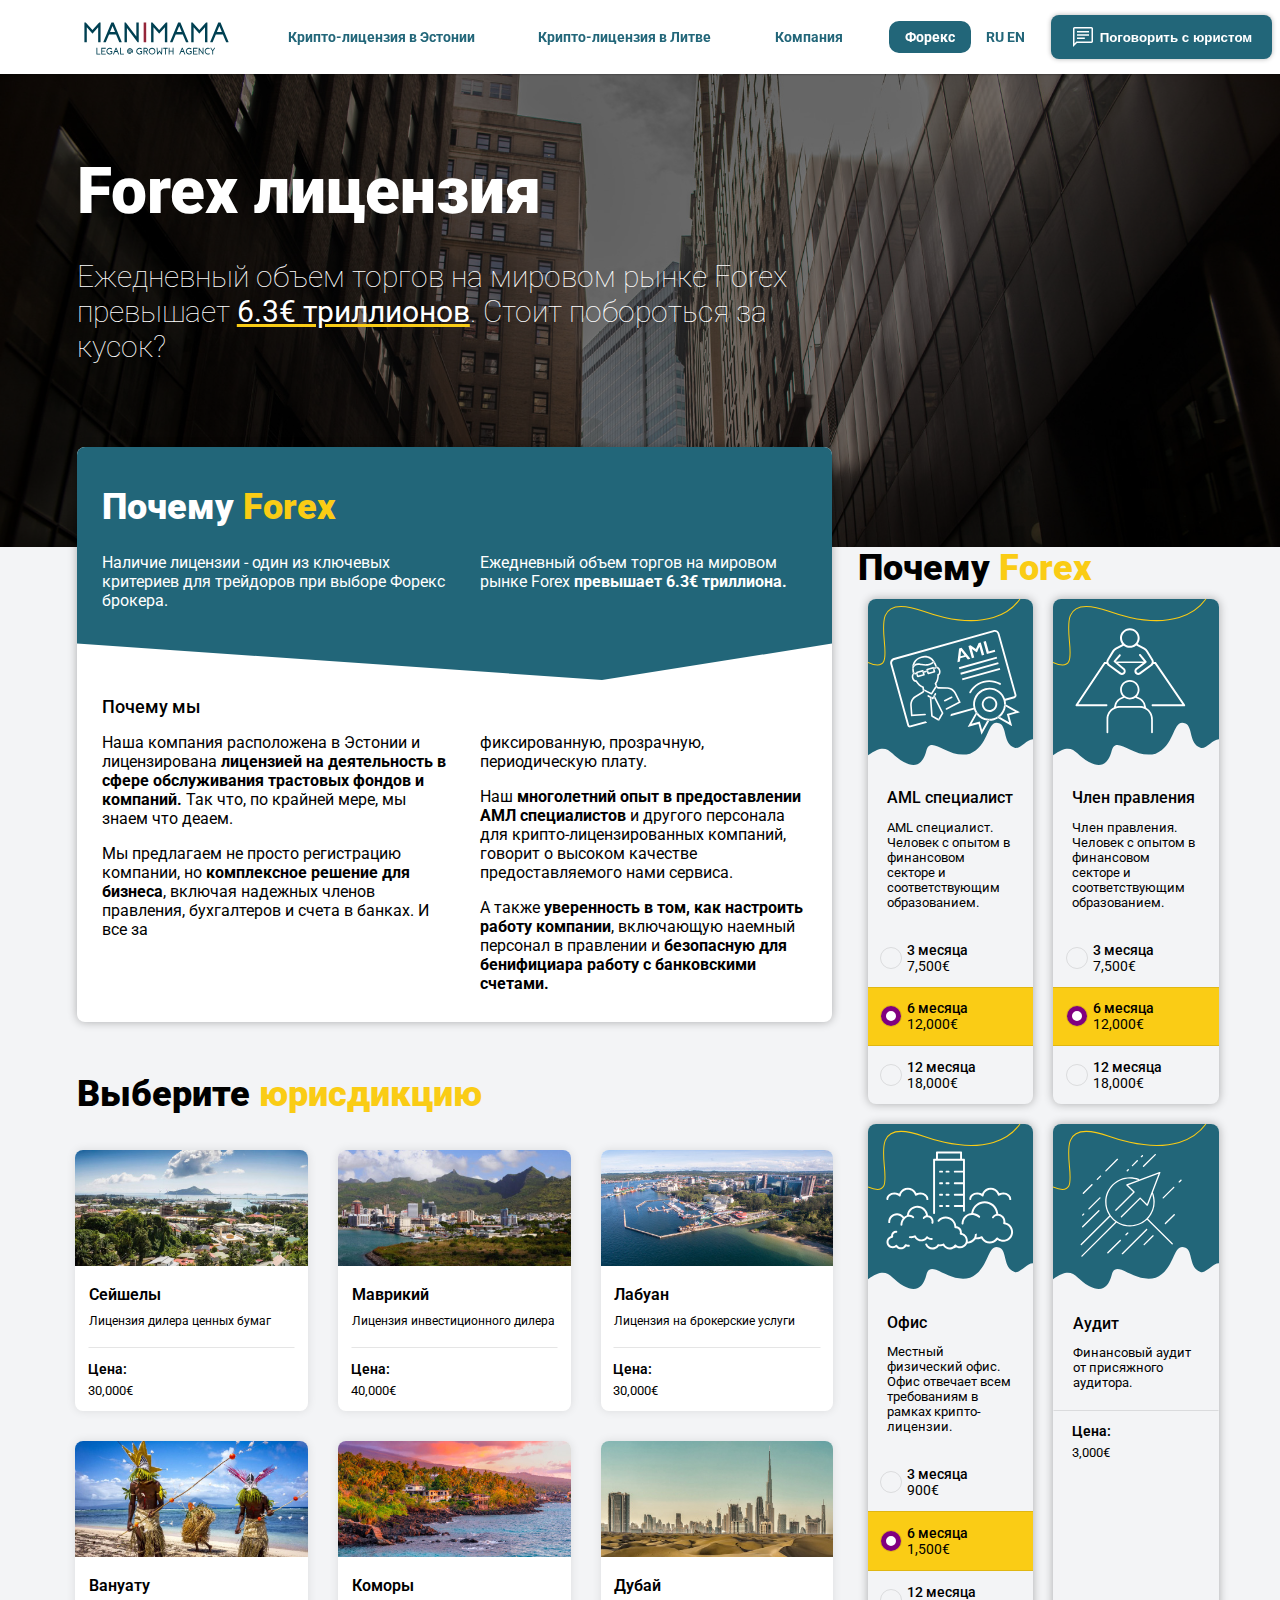
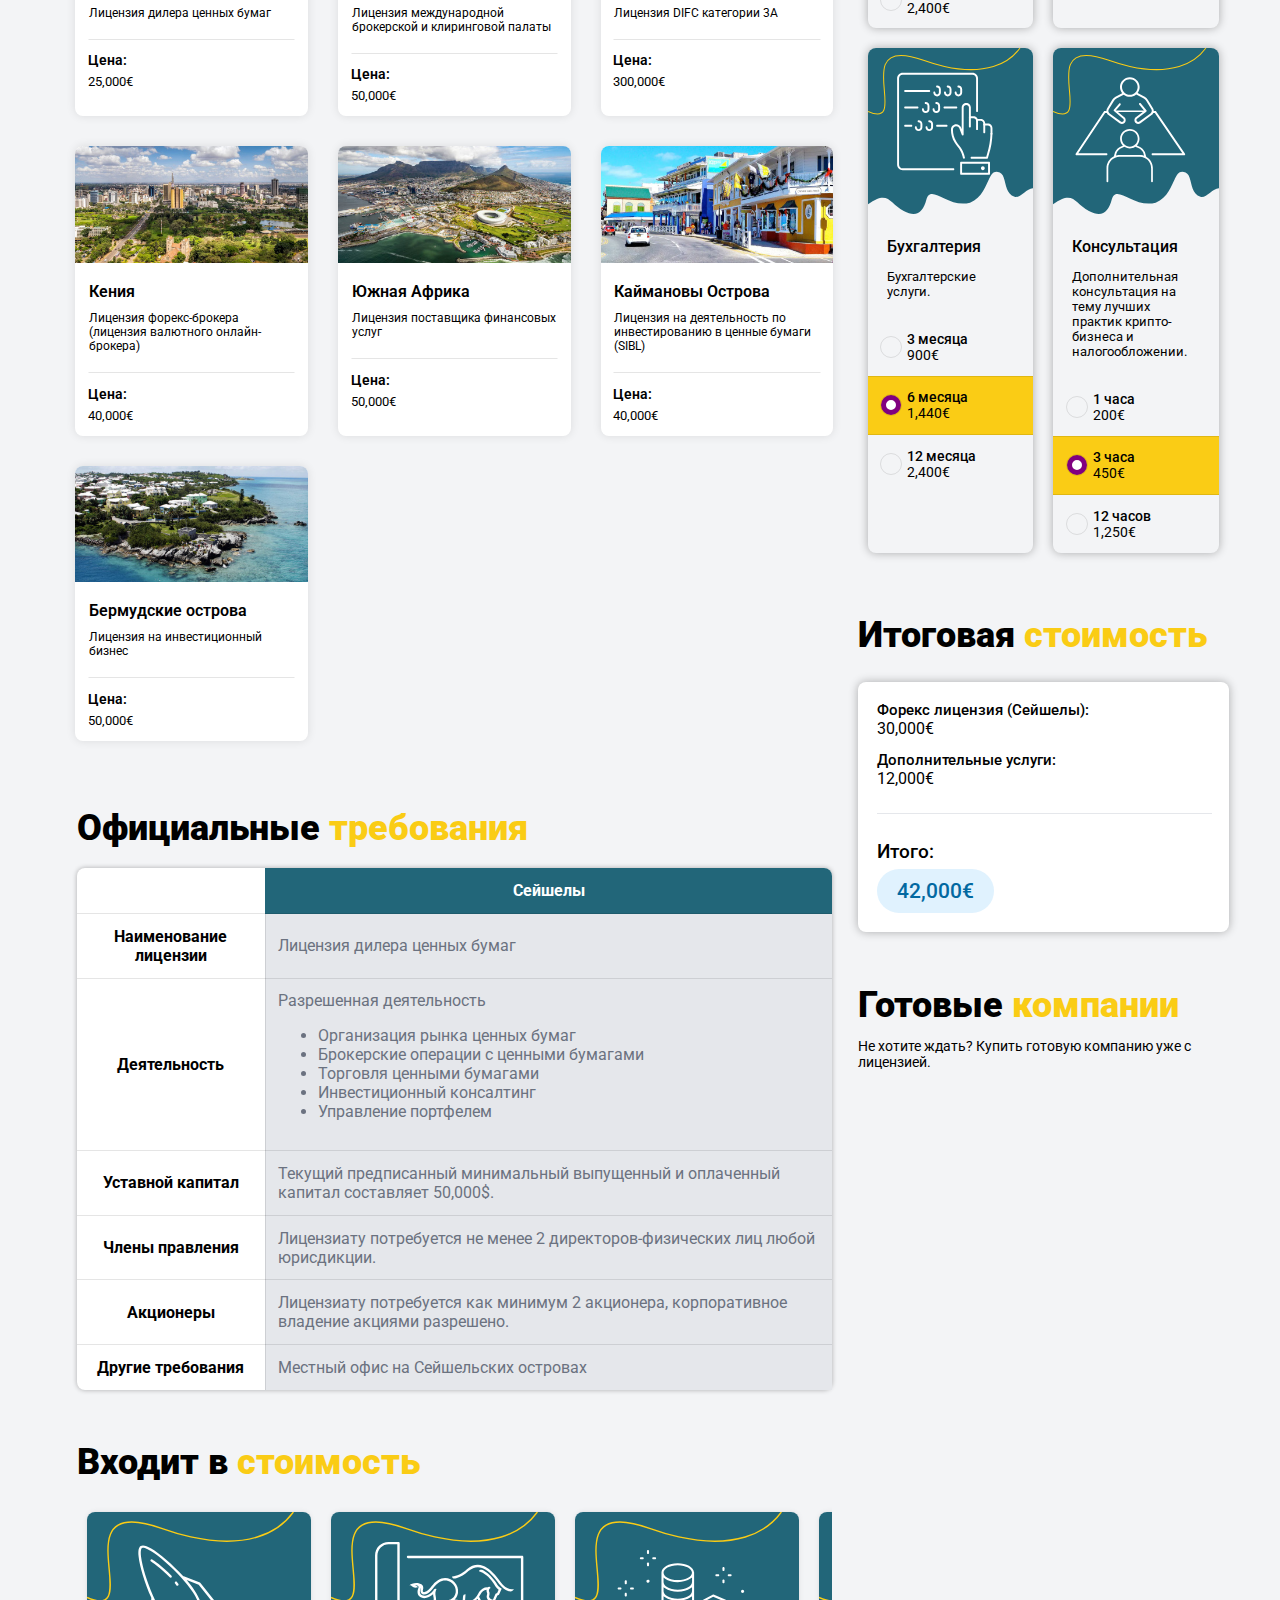
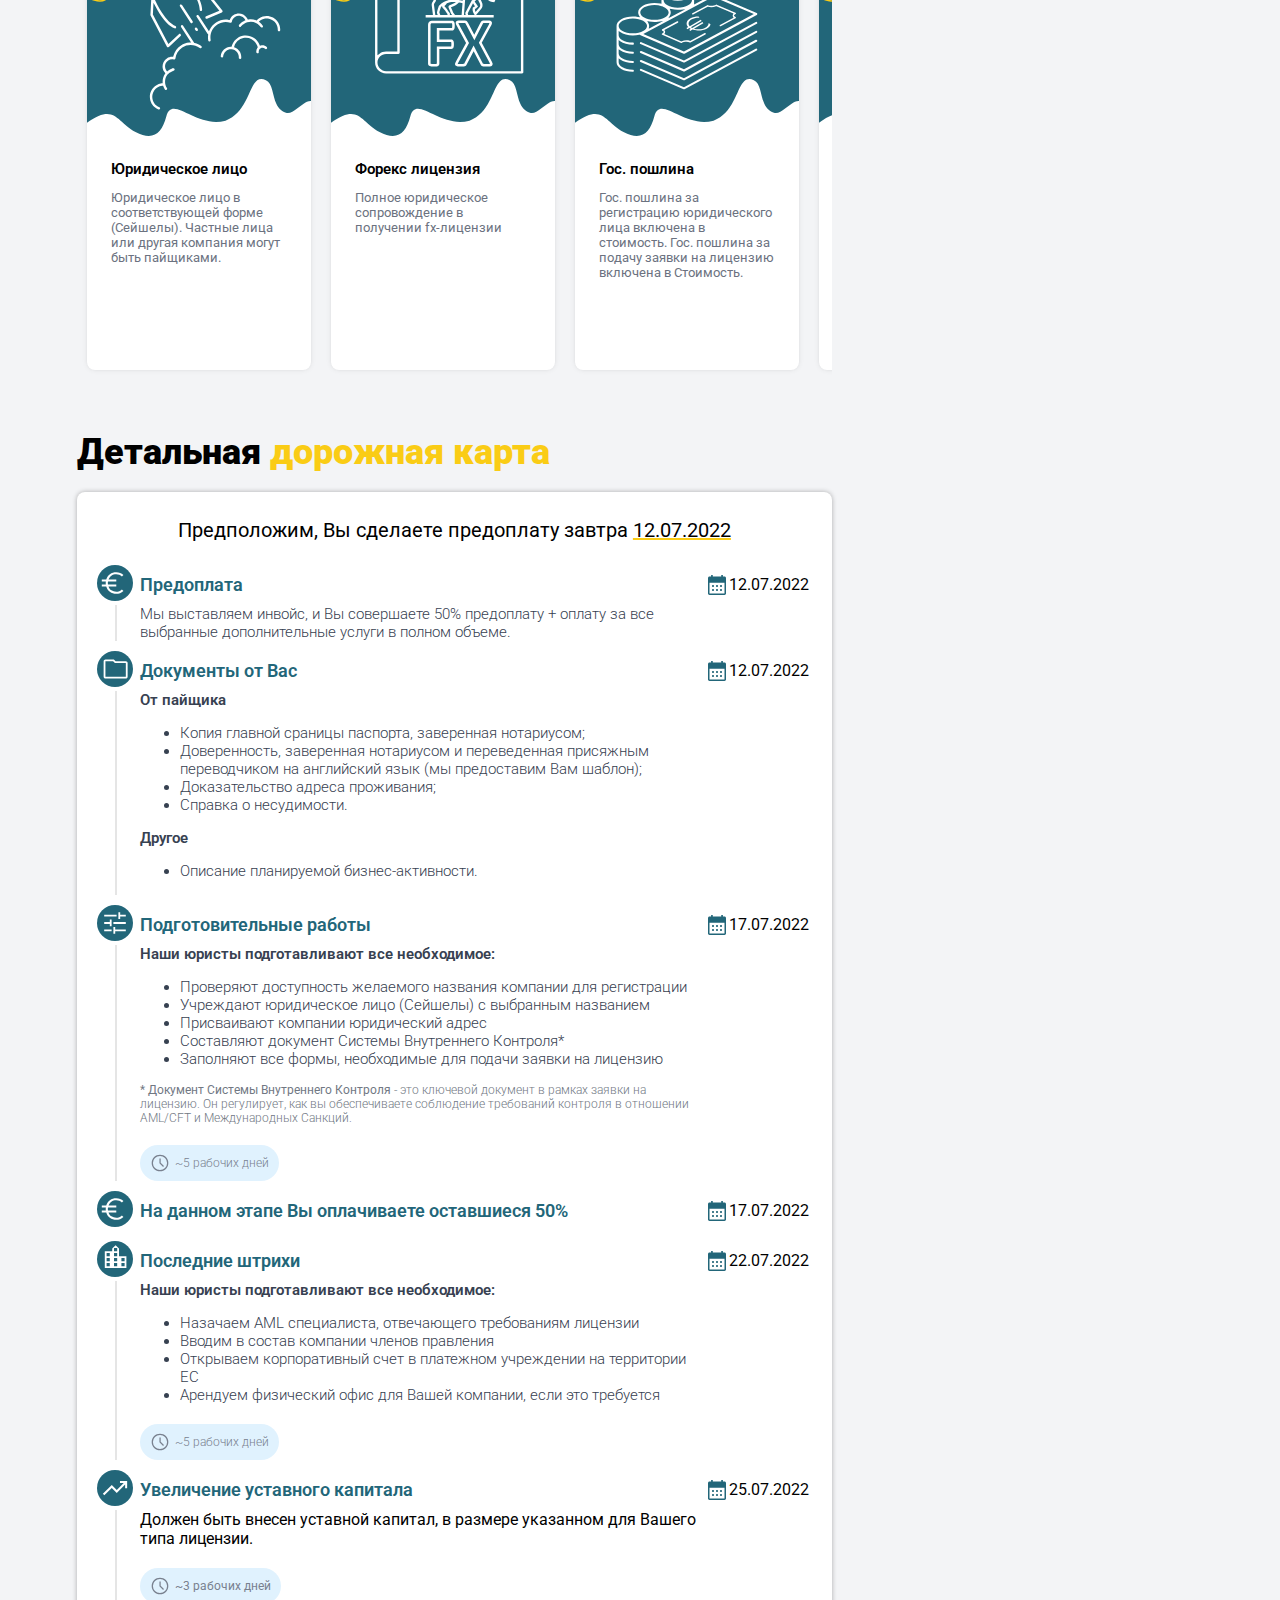
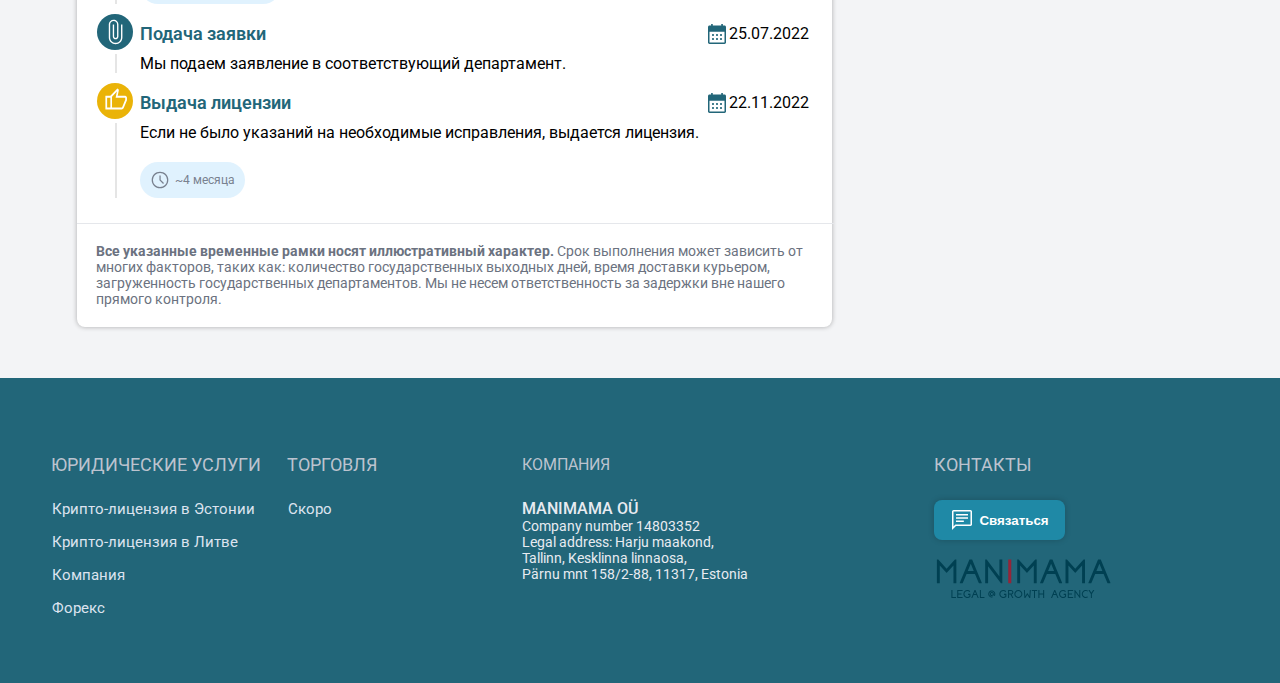
==== commit ecafb690: "nine commit" ====
--- a/index.html
+++ b/index.html
@@ -38,349 +38,565 @@
                 <div class="overlay__cover"></div>
             </section>
             <section class="main_information">
-                <section class="card_first">
-                    <div class="up_part__card_first">
-                        <div class="title_major">Почему <span>Forex</span></div>
-                        <div class="deses_up__card_first">
-                            <div class="des_up_left__card_first des_up__card_first">Наличие лицензии - один из ключевых критериев для трейдоров при выборе Форекс брокера.</div>
-                            <div class="des_up_right__card_first des_right__card_first">Ежедневный объем торгов на мировом рынке Forex <strong> превышает 6.3€ триллиона.</strong></div>
+                
+                <section  class="innner_main_information">
+                    <section class="card_first">
+                        <div class="up_part__card_first">
+                            <div class="title_major">Почему <span>Forex</span></div>
+                            <div class="deses_up__card_first">
+                                <div class="des_up_left__card_first des_up__card_first">Наличие лицензии - один из ключевых критериев для трейдоров при выборе Форекс брокера.</div>
+                                <div class="des_up_right__card_first des_right__card_first">Ежедневный объем торгов на мировом рынке Forex <strong> превышает 6.3€ триллиона.</strong></div>
+                            </div>
+    
+                        </div>
+                        <img src="/img/bottom.svg" alt="">
+                        <div class="down_part__card_first">
+                            <div class="title_miny__card_first">Почему мы</div>
+                            <div class="deses_down__card_first">
+                                <div class="des_down_left__card_first des_up__card_first">
+                                    <p>Наша компания расположена в Эстонии и лицензирована <strong>лицензией на деятельность в сфере обслуживания трастовых фондов и компаний.</strong> Так что, по крайней мере, мы знаем что деаем.</p>
+                                    <p>Мы предлагаем не просто регистрацию компании, но <strong>комплексное решение для бизнеса</strong>, включая надежных членов правления, бухгалтеров и счета в банках. И все за</p>
+                                </div>
+                                <div class="des_down_right__card_first des_right__card_first">
+                                    <p>фиксированную, прозрачную, периодическую плату.</p>
+                                    <p>Наш <strong>многолетний опыт в предоставлении АМЛ специалистов</strong> и другого персонала для крипто-лицензированных компаний, говорит о высоком качестве предоставляемого нами сервиса.</p>
+                                    <p>А также <strong>уверенность в том, как настроить работу компании</strong>, включающую наемный персонал в правлении и <strong>безопасную для бенифициара работу с банковскими счетами.</strong> </p>
+                                </div>
+                            </div>
+                        </div>
+                    </section>
+                    <div class="title_major title_two">Выберите <span>юрисдикцию</span></div>
+                    <section class="cards_contries">
+                        <div class="card_country" onclick="onclick_card(this)" id="0" onmouseenter="onmenter_card(this)" onmouseleave="onmleave_card(this)">
+                            <img class="img_weightly__card_country" src="/img/seychelles.jpg" alt="">
+                            <div class="content__card_country">
+                                <div class="b_head_card_country">
+                                    <div class="head_card_country"> <div class="title_head__card_country"><span>Сейшелы</span></div> <img style="visibility: hidden;" class="img_done__card_country" src="/img/9104218_done_verified_check_complete_accept_icon.svg" alt=""></div>
+                                    <div class="des_head__card_country">Лицензия дилера ценных бумаг</div>
+                                </div> 
+                                <div class="text_price_card_country">Цена:</div>
+                                <div class="price_card_country">30,000€</div>
+                            </div>
+                        </div>
+                        <div class="card_country"  onclick="onclick_card(this)" id="1" onmouseenter="onmenter_card(this)" onmouseleave="onmleave_card(this)">
+                            <img class="img_weightly__card_country" src="/img/mauritius.jpg" alt="">
+                            <div class="content__card_country">
+                                <div class="b_head_card_country">
+                                    <div class="head_card_country"> <div class="title_head__card_country"><span>Маврикий</span></div> <img style="visibility: hidden;"  class="img_done__card_country" src="/img/9104218_done_verified_check_complete_accept_icon.svg" alt=""></div>
+                                    <div class="des_head__card_country">Лицензия инвестиционного дилера</div>
+                                </div> 
+                                <div class="text_price_card_country">Цена:</div>
+                                <div class="price_card_country">40,000€</div>
+                            </div>
+                        </div>
+                        <div class="card_country"  onclick="onclick_card(this)" id="2" onmouseenter="onmenter_card(this)" onmouseleave="onmleave_card(this)">
+                            <img class="img_weightly__card_country" src="/img/labuan.jpg" alt="">
+                            <div class="content__card_country">
+                                <div class="b_head_card_country">
+                                    <div class="head_card_country"> <div class="title_head__card_country"><span>Лабуан</span></div> <img style="visibility: hidden;"  class="img_done__card_country" src="/img/9104218_done_verified_check_complete_accept_icon.svg" alt=""></div>
+                                    <div class="des_head__card_country">Лицензия на брокерские услуги</div>
+                                </div> 
+                                <div class="text_price_card_country">Цена:</div>
+                                <div class="price_card_country">30,000€</div>
+                            </div>
+                        </div>
+                        <div class="card_country" onclick="onclick_card(this)" id="3" onmouseenter="onmenter_card(this)" onmouseleave="onmleave_card(this)">
+                            <img class="img_weightly__card_country" src="/img/vanuatu.jpg" alt="">
+                            <div class="content__card_country">
+                                <div class="b_head_card_country">
+                                    <div class="head_card_country"> <div class="title_head__card_country"><span>Вануату</span></div> <img style="visibility: hidden;"  class="img_done__card_country" src="/img/9104218_done_verified_check_complete_accept_icon.svg" alt=""></div>
+                                    <div class="des_head__card_country">Лицензия дилера ценных бумаг</div>
+                                </div> 
+                                <div class="text_price_card_country">Цена:</div>
+                                <div class="price_card_country">25,000€</div>
+                            </div>
+                        </div>
+                        <div class="card_country" onclick="onclick_card(this)" id="4" onmouseenter="onmenter_card(this)" onmouseleave="onmleave_card(this)">
+                            <img class="img_weightly__card_country" src="/img/comoros.jpg" alt="">
+                            <div class="content__card_country">
+                                <div class="b_head_card_country">
+                                    <div class="head_card_country"> <div class="title_head__card_country"><span>Коморы</span></div> <img style="visibility: hidden;"  class="img_done__card_country" src="/img/9104218_done_verified_check_complete_accept_icon.svg" alt=""></div>
+                                    <div class="des_head__card_country">Лицензия международной брокерской и клиринговой палаты</div>
+                                </div> 
+                                <div class="text_price_card_country">Цена:</div>
+                                <div class="price_card_country">50,000€</div>
+                            </div>
+                        </div>
+                        <div class="card_country" onclick="onclick_card(this)" id="5" onmouseenter="onmenter_card(this)" onmouseleave="onmleave_card(this)">
+                            <img class="img_weightly__card_country" src="/img/dubai.jpg" alt="">
+                            <div class="content__card_country">
+                                <div class="b_head_card_country">
+                                    <div class="head_card_country"> <div class="title_head__card_country"><span>Дубай</span></div> <img style="visibility: hidden;"  class="img_done__card_country" src="/img/9104218_done_verified_check_complete_accept_icon.svg" alt=""></div>
+                                    <div class="des_head__card_country">Лицензия DIFC категории 3A</div>
+                                </div> 
+                                <div class="text_price_card_country">Цена:</div>
+                                <div class="price_card_country">300,000€</div>
+                            </div>
+                        </div>
+                        <div class="card_country" onclick="onclick_card(this)" id="6" onmouseenter="onmenter_card(this)" onmouseleave="onmleave_card(this)">
+                            <img class="img_weightly__card_country" src="/img/kenya.jpg" alt="">
+                            <div class="content__card_country">
+                                <div class="b_head_card_country">
+                                    <div class="head_card_country"> <div class="title_head__card_country"><span>Кения</span></div> <img style="visibility: hidden;"  class="img_done__card_country" src="/img/9104218_done_verified_check_complete_accept_icon.svg" alt=""></div>
+                                    <div class="des_head__card_country">Лицензия форекс-брокера (лицензия валютного онлайн-брокера)</div>
+                                </div> 
+                                <div class="text_price_card_country">Цена:</div>
+                                <div class="price_card_country">40,000€</div>
+                            </div>
+                        </div>
+                        <div class="card_country" onclick="onclick_card(this)" id="7" onmouseenter="onmenter_card(this)" onmouseleave="onmleave_card(this)">
+                            <img class="img_weightly__card_country" src="/img/southafrica.jpg" alt="">
+                            <div class="content__card_country">
+                                <div class="b_head_card_country">
+                                    <div class="head_card_country"> <div class="title_head__card_country"><span>Южная Африка</span></div> <img style="visibility: hidden;"  class="img_done__card_country" src="/img/9104218_done_verified_check_complete_accept_icon.svg" alt=""></div>
+                                    <div class="des_head__card_country">Лицензия поставщика финансовых услуг</div>
+                                </div> 
+                                <div class="text_price_card_country">Цена:</div>
+                                <div class="price_card_country">50,000€</div>
+                            </div>
+                        </div>
+                        <div class="card_country" onclick="onclick_card(this)" id="8" onmouseenter="onmenter_card(this)" onmouseleave="onmleave_card(this)">
+                            <img class="img_weightly__card_country" src="/img/cayman.jpg" alt="">
+                            <div class="content__card_country">
+                                <div class="b_head_card_country">
+                                    <div class="head_card_country"> <div class="title_head__card_country"><span>Каймановы Острова</span></div> <img style="visibility: hidden;"  class="img_done__card_country" src="/img/9104218_done_verified_check_complete_accept_icon.svg" alt=""></div>
+                                    <div class="des_head__card_country">Лицензия на деятельность по инвестированию в ценные бумаги (SIBL)</div>
+                                </div> 
+                                <div class="text_price_card_country">Цена:</div>
+                                <div class="price_card_country">40,000€</div>
+                            </div>
+                        </div>
+                        <div class="card_country" onclick="onclick_card(this)" id="9" onmouseenter="onmenter_card(this)" onmouseleave="onmleave_card(this)">
+                            <img class="img_weightly__card_country" src="/img/bermuda.jpg" alt="">
+                            <div class="content__card_country">
+                                <div class="b_head_card_country">
+                                    <div class="head_card_country"> <div class="title_head__card_country"><span>Бермудские острова</span></div> <img style="visibility: hidden;"  class="img_done__card_country" src="/img/9104218_done_verified_check_complete_accept_icon.svg" alt=""></div>
+                                    <div class="des_head__card_country">Лицензия на инвестиционный бизнес</div>
+                                </div> 
+                                <div class="text_price_card_country">Цена:</div>
+                                <div class="price_card_country">50,000€</div>
+                            </div>
+                        </div>
+                       
+                    </section>
+                    <div class="title_major title_two">Официальные <span>требования</span></div>
+                    <table class="table">
+                       <tr>
+                        <td id="left_up_cell">asdfsf1</td>
+                        <th id="right_up_cell" >Сейшелы</th>
+                       </tr>
+                       <tr id="tr_0">
+                            <th>Наименование лицензии</th>
+                            <td id="cell_0">Лицензия дилера ценных бумаг</td>
+                       </tr>
+                       <tr>
+                            <th>Деятельность</th>
+                            <td id="cell_1">
+                                Разрешенная деятельность
+                                <ul>
+                                    <li>Организация рынка ценных бумаг</li>
+                                    <li>Брокерские операции с ценными бумагами</li>
+                                    <li>Торговля ценными бумагами</li>
+                                    <li>Инвестиционный консалтинг</li>
+                                    <li>Управление портфелем</li>
+                                </ul>
+                        </td>
+                        <tr>
+                            <th>Уставной капитал</th>
+                            <td id="cell_2" >Текущий предписанный минимальный выпущенный и оплаченный капитал составляет 50,000$.</td>
+                        </tr>
+                       </tr>
+                       <tr>
+                            <th>Члены правления</th>
+                            <td id="cell_3">Лицензиату потребуется не менее 2 директоров-физических лиц любой юрисдикции.</td>
+                       </tr>
+                       <tr>
+                            <th>Акционеры</th>
+                            <td id="cell_4">Лицензиату потребуется как минимум 2 акционера, корпоративное владение акциями разрешено.</td>
+                       </tr>
+                       <tr>
+                            <th id="cell_last_th" >Другие требования</th>
+                            <td id="cell_5">Местный офис на Сейшельских островах</td>
+                       </tr>
+                    </table>
+                    <div class="title_major title_two">Входит в <span>стоимость</span></div>
+                    <section class="cards_jurisdictions">
+                        <div class="card_juri">
+                            <img src="/img/estonian_legal_entity_service.svg" alt="">
+                            <div class="content__card_juri">
+                                <div class="title__card_juri">Юридическое лицо</div>
+                                <div class="des__card_juri"> Юридическое лицо в соответствующей форме (Сейшелы). Частные лица или другая компания могут быть пайщиками.</div>
+                            </div>
+                        </div>
+                        <div class="card_juri">
+                            <img src="/img/forex_service.svg" alt="">
+                            <div class="content__card_juri">
+                                <div class="title__card_juri">Форекс лицензия</div>
+                                <div class="des__card_juri"> Полное юридическое сопровождение в получении fх-лицензии</div>
+                            </div>
+                        </div>
+                        <div class="card_juri">
+                            <img src="/img/state_fees_service.svg" alt="">
+                            <div class="content__card_juri">
+                                <div class="title__card_juri">Гос. пошлина</div>
+                                <div class="des__card_juri">Гос. пошлина за регистрацию юридического лица включена в стоимость. Гос. пошлина за подачу заявки на лицензию включена в Стоимость.</div>
+                            </div>
+                        </div>
+                        <div class="card_juri">
+                            <img src="/img/aml_document_service.svg" alt="">
+                            <div class="content__card_juri">
+                                <div class="title__card_juri">АМЦ/КУС Документ</div>
+                                <div class="des__card_juri">Документ системы внутреннего контроля для обеспечения соблюдения требований контроля AML/CFT и международных Санкций.</div>
+                            </div>
+                        </div>
+                        <div class="card_juri">
+                            <img src="/img/documents_set_service.svg" alt="">
+                            <div class="content__card_juri">
+                                <div class="title__card_juri">Учредительные Документы</div>
+                                <div class="des__card_juri">Учредительные Документы, включая информацию о членах правления и акционерах. Документ подтвреждающий статус лицензии.</div>
+                            </div>
+                        </div>
+                        <div class="card_juri">
+                            <img src="/img/accountant_service.svg" alt="">
+                            <div class="content__card_juri">
+                                <div class="title__card_juri">Юридический адрес</div>
+                                <div class="des__card_juri">Юридический адрес (Сейшелы), на период в 12 месяцев.</div>
+                                <div class="b-time__card_juri"> <span class="time__card_juri"> <img src="/img/schedule_FILL0_wght400_GRAD0_opsz48.svg" alt="icon_time"> 12 месяцев</span></div>
+                            </div>
+                        </div>
+                        <div class="card_juri">
+                            <img src="/img/office_service.svg" alt="">
+                            <div class="content__card_juri">
+                                <div class="title__card_juri">Бухгалтерия</div>
+                                <div class="des__card_juri">Услуги бухгалтерии на период в 1 месяц.</div>
+                                <div class="b-time__card_juri"> <span class="time__card_juri"> <img src="/img/schedule_FILL0_wght400_GRAD0_opsz48.svg" alt="icon_time"> 1 месяцев</span></div>
+    
+                            </div>
+                        </div>
+                        <div class="card_juri">
+                            <img src="/img/member_service.svg" alt="">
+                            <div class="content__card_juri">
+                                <div class="title__card_juri">Вводная консультация</div>
+                                <div class="des__card_juri">Вводная консультация на тему лучших практик в рамках лицензии и налогообложении.</div>
+    
+                            </div>
+                        </div>
+                        
+    
+                    </section>
+                    <div class="title_major title_two">Детальная <span>дорожная карта</span></div>
+                    <section class="how_it_works">
+                        <div class="title_how_it_works">
+                            Предположим, Вы сделаете предоплату завтра <span class="title_major_span"> 12.07.2022</span>
+                        </div>
+                        <div class="content__how_it_works">
+                            <div class="b_img__how_it_works"><img src="/img/euro_sourse 1edited.svg" alt=""></div>
+                            <div class="b_content__how_it_works brand_600_style"><span>Предоплата</span></div>
+                            <div class="b_content__how_it_works "> <img src="/img/calendar_source 1ready.svg" alt=""><span>12.07.2022</span></div>
+                            <div class="b_ine__how_it_works"><div class="line__how_it_works"> </div></div> 
+                            <div class="text__how_it_works">Мы выставляем инвойс, и Вы совершаете 50% предоплату + оплату за все выбранные дополнительные услуги в полном объеме.</div>
+                        </div>
+                        <div class="content__how_it_works">
+                            <div class="b_img__how_it_works"><img src="/img/folder_source 1edited.svg" alt=""></div>
+                            <div class="b_content__how_it_works brand_600_style"><span>Документы от Вас</span></div>
+                            <div class="b_content__how_it_works "> <img src="/img/calendar_source 1ready.svg" alt=""><span>12.07.2022</span></div>
+                            <div class="b_ine__how_it_works"><div class="line__how_it_works"> </div></div> 
+                            <div class="text__how_it_works">
+                                <span class="title_mini__text__how_it_works">От пайщика</span>
+                                <ul>
+                                    <li>Копия главной сраницы паспорта, заверенная нотариусом;</li>
+                                    <li>Доверенность, заверенная нотариусом и переведенная присяжным переводчиком на английский язык (мы предоставим Вам шаблон);</li>
+                                    <li>Доказательство адреса проживания;</li>
+                                    <li>Справка о несудимости.</li>
+                                </ul>
+                                <span class="title_mini__text__how_it_works">Другое</span>
+                                <ul>
+                                    <li>Описание планируемой бизнес-активности.</li>
+                                </ul>
+                            </div>
+                        </div>
+                        <div class="content__how_it_works">
+                            <div class="b_img__how_it_works"><img src="/img/tune_source 1ed.svg" alt=""></div>
+                            <div class="b_content__how_it_works brand_600_style"><span>Подготовительные работы</span></div>
+                            <div class="b_content__how_it_works "> <img src="/img/calendar_source 1ready.svg" alt=""><span>17.07.2022</span></div>
+                            <div class="b_ine__how_it_works"><div class="line__how_it_works"> </div></div> 
+                            <div class="text__how_it_works">
+                                <span class="title_mini__text__how_it_works">Наши юристы подготавливают все необходимое:</span>
+                                <ul>
+                                  <li>Проверяют доступность желаемого названия компании для регистрации</li>
+                                  <li>Учреждают юридическое лицо (Сейшелы) с выбранным названием</li>
+                                  <li>Присваивают компании юридический адрес</li>
+                                  <li>Составляют документ Системы Внутреннего Контроля*</li>
+                                  <li>Заполняют все формы, необходимые для подачи заявки на лицензию</li>
+                                </ul>
+                                <div class="addition_small_text__text__how_it_works"> <strong>* Документ Системы Внутреннего Контроля</strong> - это ключевой документ в рамках заявки на лицензию. Он регулирует, как вы обеспечиваете соблюдение требований контроля в отношении AML/CFT и Международных Санкций.</div>
+                                <div class="b-time__card_juri"> <span class="time__card_juri"> <img src="/img/schedule_FILL0_wght400_GRAD0_opsz48.svg" alt="icon_time">~5 рабочих дней</span></div>
+                            </div>
+                        </div>
+                        <div class="content__how_it_works">
+                            <div class="b_img__how_it_works"><img src="/img/euro_sourse 1edited.svg" alt=""></div>
+                            <div class="b_content__how_it_works brand_600_style"><span>На данном этапе Вы оплачиваете оставшиеся 50%</span></div>
+                            <div class="b_content__how_it_works "> <img src="/img/calendar_source 1ready.svg" alt=""><span>17.07.2022</span></div>
+                            <div class="b_ine__how_it_works"><div class="line__how_it_works"> </div></div> 
+                        </div>
+                        <div class="content__how_it_works">
+                            <div class="b_img__how_it_works"><img src="/img/location_city_source 1ed.svg" alt=""></div>
+                            <div class="b_content__how_it_works brand_600_style"><span>Последние штрихи</span></div>
+                            <div class="b_content__how_it_works "> <img src="/img/calendar_source 1ready.svg" alt=""><span>22.07.2022</span></div>
+                            <div class="b_ine__how_it_works"><div class="line__how_it_works"> </div></div> 
+                            <div class="text__how_it_works">
+                                <span class="title_mini__text__how_it_works">Наши юристы подготавливают все необходимое:</span>
+                                <ul>
+                                  <li>Назачаем AML специалиста, отвечающего требованиям лицензии</li>
+                                  <li>Вводим в состав компании членов правления</li>
+                                  <li>Открываем корпоративный счет в платежном учреждении на территории ЕС</li>
+                                  <li>Арендуем физический офис для Вашей компании, если это требуется</li>
+                                </ul>
+                                <div class="b-time__card_juri"> <span class="time__card_juri"> <img src="/img/schedule_FILL0_wght400_GRAD0_opsz48.svg" alt="icon_time">~5 рабочих дней</span></div>
+                            </div>
+                        </div>
+                        <div class="content__how_it_works">
+                            <div class="b_img__how_it_works"><img src="/img/trending_up_source 1ed.svg" alt=""></div>
+                            <div class="b_content__how_it_works brand_600_style"><span>Увеличение уставного капитала</span></div>
+                            <div class="b_content__how_it_works "> <img src="/img/calendar_source 1ready.svg" alt=""><span>25.07.2022</span></div>
+                            <div class="b_ine__how_it_works"><div class="line__how_it_works"> </div></div> 
+                            <div class="text__how_it_works2 ">Должен быть внесен уставной капитал, в размере указанном для Вашего типа лицензии.  <div class="b-time__card_juri"> <span class="time__card_juri"> <img src="/img/schedule_FILL0_wght400_GRAD0_opsz48.svg" alt="icon_time">~3 рабочих дней</span></div></div>
+                        </div>
+                        <div class="content__how_it_works">
+                            <div class="b_img__how_it_works"><img src="/img/attach_file_source 1ed.svg" alt=""></div>
+                            <div class="b_content__how_it_works brand_600_style"><span>Подача заявки</span></div>
+                            <div class="b_content__how_it_works "> <img src="/img/calendar_source 1ready.svg" alt=""><span>25.07.2022</span></div>
+                            <div class="b_ine__how_it_works"><div class="line__how_it_works"> </div></div> 
+                            <div class="text__how_it_works2 ">Мы подаем заявление в соответствующий департамент. </div>
+                        </div>
+                        <div class="content__how_it_works">
+                            <div class="b_img__how_it_works"><img src="/img/thumb_up_source 1ed.svg" alt=""></div>
+                            <div class="b_content__how_it_works brand_600_style"><span>Выдача лицензии</span></div>
+                            <div class="b_content__how_it_works "> <img src="/img/calendar_source 1ready.svg" alt=""><span>22.11.2022</span></div>
+                            <div class="b_ine__how_it_works"><div class="line__how_it_works"> </div></div> 
+                            <div class="text__how_it_works2 ">Если не было указаний на необходимые исправления, выдается лицензия.   <div class="b-time__card_juri"> <span class="time__card_juri"> <img src="/img/schedule_FILL0_wght400_GRAD0_opsz48.svg" alt="icon_time">~4 месяца</span></div></div>
+                        </div>
+                        
+                        <hr class="hr1" width="100%" size="1" color="#E5E7EB" padding="0px">
+                        <div class="last_content__how_it_works">
+                            <div class="des_last_content__how_it_works"> <strong>Все указанные временные рамки носят иллюстративный характер. </strong> Срок выполнения может зависить от многих факторов, таких как: количество государственных выходных дней, время доставки курьером, загруженность государственных департаментов. Мы не несем ответственность за задержки вне нашего прямого контроля.</div>   
+                        </div>
+                    </section>
+                </section>
+                <section class="secondary_information">
+                    <div class="title_major ">Почему <span>Forex</span></div> 
+                    <div class="cards_prices_juri">
+                        <div class="card_prices_juri border_style">
+                            <!--  onmouseenter="onment_card_p_j()" onmouseleave="onmlea_card_p_j()" -->
+                               <div class="b_img__card_prices_juri"><img id="img__card_prices_juri" src="/img/aml_service.svg" alt=""></div>  
+                            <div class="content__cards_prices_juri">
+                                <div class="title__content__cards_prices_juri">AML специалист</div>
+                                <div class="des__content__cards_prices_juri">AML специалист. Человек с опытом в финансовом секторе и соответствующим образованием.</div>
+                            </div>
+                            
+                            <form  class="b_radio_group__card_prices_juri" action="">
+                                <label class="label__card"  id="label__card1" onclick="onclick_label(this)">
+                                    <input class="input_card" type="radio" name="radio" id="id1">
+                                    <span class="fake_input__card" id="fi-1"></span>
+                                    <div class="b_content_radio_group__card_prices_juri">
+                                        <span class="text__card" >3 месяца</span>
+                                        <span class="des__card">7,500€</span>
+                                    </div>
+                                </label>
+                                <label class="label__card" id="label__card2" onclick="onclick_label(this)" style="background-color: #FACC15; color: white;">
+                                    <input class="input_card" type="radio" name="radio" id="id2" checked>
+                                    <span class="fake_input__card" id="fi-2"></span>
+                                    <div class="b_content_radio_group__card_prices_juri">
+                                        <span class="text__card" >6 месяца</span>
+                                        <span class="des__card">12,000€</span>
+                                    </div> 
+                                </label>
+                                <label class="label__card" id="label__card3" onclick="onclick_label(this)">
+                                    <input class="input_card" type="radio" name="radio" id="id3">
+                                    <span class="fake_input__card" id="fi-3"></span>
+                                    <div class="b_content_radio_group__card_prices_juri">
+                                        <span class="text__card" >12 месяца</span>
+                                        <span class="des__card">18,000€</span>
+                                    </div>  
+                                </label>
+                                
+                            </form>
+                        
+                        </div>
+                        <div class="card_prices_juri border_style">
+                            <!--  onmouseenter="onment_card_p_j()" onmouseleave="onmlea_card_p_j()" -->
+                               <div class="b_img__card_prices_juri"><img id="img__card_prices_juri" src="/img/initial_consultation_service.svg" alt=""></div>  
+                            <div class="content__cards_prices_juri">
+                                <div class="title__content__cards_prices_juri">Член правления</div>
+                                <div class="des__content__cards_prices_juri">Член правления. Человек с опытом в финансовом секторе и соответствующим образованием.</div>
+                            </div>
+                            
+                            <form  class="b_radio_group__card_prices_juri" action="">
+                                <label class="label__card"  id="label__card1" onclick="onclick_label(this)">
+                                    <input class="input_card" type="radio" name="radio" id="id1">
+                                    <span class="fake_input__card" id="fi-1"></span>
+                                    <div class="b_content_radio_group__card_prices_juri">
+                                        <span class="text__card" >3 месяца</span>
+                                        <span class="des__card">7,500€</span>
+                                    </div>
+                                </label>
+                                <label class="label__card" id="label__card2" onclick="onclick_label(this)" style="background-color: #FACC15; color: white;">
+                                    <input class="input_card" type="radio" name="radio" id="id2" checked>
+                                    <span class="fake_input__card" id="fi-2"></span>
+                                    <div class="b_content_radio_group__card_prices_juri">
+                                        <span class="text__card" >6 месяца</span>
+                                        <span class="des__card">12,000€</span>
+                                    </div> 
+                                </label>
+                                <label class="label__card" id="label__card3" onclick="onclick_label(this)">
+                                    <input class="input_card" type="radio" name="radio" id="id3">
+                                    <span class="fake_input__card" id="fi-3"></span>
+                                    <div class="b_content_radio_group__card_prices_juri">
+                                        <span class="text__card" >12 месяца</span>
+                                        <span class="des__card">18,000€</span>
+                                    </div>  
+                                </label>
+                                
+                            </form>
+                        
                         </div>
 
+                        <div class="card_prices_juri border_style">
+                            <!--  onmouseenter="onment_card_p_j()" onmouseleave="onmlea_card_p_j()" -->
+                               <div class="b_img__card_prices_juri"><img id="img__card_prices_juri" src="/img/office_service.svg" alt=""></div>  
+                            <div class="content__cards_prices_juri">
+                                <div class="title__content__cards_prices_juri">Офис</div>
+                                <div class="des__content__cards_prices_juri">Местный физический офис. Офис отвечает всем требованиям в рамках крипто-лицензии.</div>
+                            </div>
+                            <form  class="b_radio_group__card_prices_juri" action="">
+                                <label class="label__card"  id="label__card1" onclick="onclick_label(this)">
+                                    <input class="input_card" type="radio" name="radio" id="id1">
+                                    <span class="fake_input__card" id="fi-1"></span>
+                                    <div class="b_content_radio_group__card_prices_juri">
+                                        <span class="text__card" >3 месяца</span>
+                                        <span class="des__card">900€</span>
+                                    </div>
+                                </label>
+                                <label class="label__card" id="label__card2" onclick="onclick_label(this)" style="background-color: #FACC15; color: white;">
+                                    <input class="input_card" type="radio" name="radio" id="id2" checked>
+                                    <span class="fake_input__card" id="fi-2"></span>
+                                    <div class="b_content_radio_group__card_prices_juri">
+                                        <span class="text__card" >6 месяца</span>
+                                        <span class="des__card">1,500€</span>
+                                    </div> 
+                                </label>
+                                <label class="label__card" id="label__card3" onclick="onclick_label(this)">
+                                    <input class="input_card" type="radio" name="radio" id="id3">
+                                    <span class="fake_input__card" id="fi-3"></span>
+                                    <div class="b_content_radio_group__card_prices_juri">
+                                        <span class="text__card" >12 месяца</span>
+                                        <span class="des__card">2,400€</span>
+                                    </div>  
+                                </label>
+                            </form>
+                        </div>
+
+                        <div class="card_prices_juri border_style">
+                            <!--  onmouseenter="onment_card_p_j()" onmouseleave="onmlea_card_p_j()" -->
+                               <div class="b_img__card_prices_juri"><img id="img__card_prices_juri" src="/img/audit_service.svg" alt=""></div>  
+                            <div class="content__cards_prices_juri2">
+                                <div class="title__content__cards_prices_juri">Аудит</div>
+                                <div class="des__content__cards_prices_juri">Финансовый аудит от присяжного аудитора.</div>
+                            </div>
+                            <div class="b_down_part_content__card_prices_juri">
+                                <div class="text_price_card_country">Цена:</div>
+                                <div class="price_card_country">3,000€</div>
+                            </div>
+                        </div>
+
+                        <div class="card_prices_juri border_style">
+                            <!--  onmouseenter="onment_card_p_j()" onmouseleave="onmlea_card_p_j()" -->
+                               <div class="b_img__card_prices_juri"><img id="img__card_prices_juri" src="/img/accountant_service.svg" alt=""></div>  
+                            <div class="content__cards_prices_juri">
+                                <div class="title__content__cards_prices_juri">Бухгалтерия</div>
+                                <div class="des__content__cards_prices_juri">Бухгалтерские услуги.</div>
+                            </div>
+                            <form  class="b_radio_group__card_prices_juri" action="">
+                                <label class="label__card"  id="label__card1" onclick="onclick_label(this)">
+                                    <input class="input_card" type="radio" name="radio" id="id1">
+                                    <span class="fake_input__card" id="fi-1"></span>
+                                    <div class="b_content_radio_group__card_prices_juri">
+                                        <span class="text__card" >3 месяца</span>
+                                        <span class="des__card">900€</span>
+                                    </div>
+                                </label>
+                                <label class="label__card" id="label__card2" onclick="onclick_label(this)" style="background-color: #FACC15; color: white;">
+                                    <input class="input_card" type="radio" name="radio" id="id2" checked>
+                                    <span class="fake_input__card" id="fi-2"></span>
+                                    <div class="b_content_radio_group__card_prices_juri">
+                                        <span class="text__card" >6 месяца</span>
+                                        <span class="des__card">1,440€</span>
+                                    </div> 
+                                </label>
+                                <label class="label__card" id="label__card3" onclick="onclick_label(this)">
+                                    <input class="input_card" type="radio" name="radio" id="id3">
+                                    <span class="fake_input__card" id="fi-3"></span>
+                                    <div class="b_content_radio_group__card_prices_juri">
+                                        <span class="text__card" >12 месяца</span>
+                                        <span class="des__card">2,400€</span>
+                                    </div>  
+                                </label>
+                            </form>
+                        </div>
+                        <div class="card_prices_juri border_style">
+                            <!--  onmouseenter="onment_card_p_j()" onmouseleave="onmlea_card_p_j()" -->
+                               <div class="b_img__card_prices_juri"><img id="img__card_prices_juri" src="/img/initial_consultation_service.svg" alt=""></div>  
+                            <div class="content__cards_prices_juri">
+                                <div class="title__content__cards_prices_juri">Консультация</div>
+                                <div class="des__content__cards_prices_juri">Дополнительная консультация на тему лучших практик крипто-бизнеса и налогообложении.</div>
+                            </div>
+                            <form  class="b_radio_group__card_prices_juri" action="">
+                                <label class="label__card"  id="label__card1" onclick="onclick_label(this)">
+                                    <input class="input_card" type="radio" name="radio" id="id1">
+                                    <span class="fake_input__card" id="fi-1"></span>
+                                    <div class="b_content_radio_group__card_prices_juri">
+                                        <span class="text__card" >1 часа</span>
+                                        <span class="des__card">200€</span>
+                                    </div>
+                                </label>
+                                <label class="label__card" id="label__card2" onclick="onclick_label(this)" style="background-color: #FACC15; color: white;">
+                                    <input class="input_card" type="radio" name="radio" id="id2" checked>
+                                    <span class="fake_input__card" id="fi-2"></span>
+                                    <div class="b_content_radio_group__card_prices_juri">
+                                        <span class="text__card" >3 часа</span>
+                                        <span class="des__card">450€</span>
+                                    </div> 
+                                </label>
+                                <label class="label__card" id="label__card3" onclick="onclick_label(this)">
+                                    <input class="input_card" type="radio" name="radio" id="id3">
+                                    <span class="fake_input__card" id="fi-3"></span>
+                                    <div class="b_content_radio_group__card_prices_juri">
+                                        <span class="text__card" >12 часов</span>
+                                        <span class="des__card">1,250€</span>
+                                    </div>  
+                                </label>
+                            </form>
+                        </div>
+
+                    </div> 
+                    <div class="title_major ">Итоговая  <span>стоимость</span></div> 
+                    <div class="total_cost_card border_style">
+                        <div class="info__total_cost_card">
+                            <div class="title_info__total_cost_card">Форекс лицензия (Сейшелы):</div>
+                            <div class="des_info__total_cost_card" id="dtc">30,000€</div>
+                            <div class="title_info__total_cost_card">Дополнительные услуги:</div>
+                            <div class="des_info__total_cost_card">12,000€</div>
+                        </div>
+                        <hr width="100%" size="1" color="#E5E7EB">
+                        <div class="total_text__total_cost_card">Итого:</div>
+                        <div class="view_money__total_cost_card">42,000€</div>
                     </div>
-                    <img src="/img/bottom.svg" alt="">
-                    <div class="down_part__card_first">
-                        <div class="title_miny__card_first">Почему мы</div>
-                        <div class="deses_down__card_first">
-                            <div class="des_down_left__card_first des_up__card_first">
-                                <p>Наша компания расположена в Эстонии и лицензирована <strong>лицензией на деятельность в сфере обслуживания трастовых фондов и компаний.</strong> Так что, по крайней мере, мы знаем что деаем.</p>
-                                <p>Мы предлагаем не просто регистрацию компании, но <strong>комплексное решение для бизнеса</strong>, включая надежных членов правления, бухгалтеров и счета в банках. И все за</p>
-                            </div>
-                            <div class="des_down_right__card_first des_right__card_first">
-                                <p>фиксированную, прозрачную, периодическую плату.</p>
-                                <p>Наш <strong>многолетний опыт в предоставлении АМЛ специалистов</strong> и другого персонала для крипто-лицензированных компаний, говорит о высоком качестве предоставляемого нами сервиса.</p>
-                                <p>А также <strong>уверенность в том, как настроить работу компании</strong>, включающую наемный персонал в правлении и <strong>безопасную для бенифициара работу с банковскими счетами.</strong> </p>
-                            </div>
-                        </div>
+                    <div class="title_major ">Готовые  <span>компании</span></div> 
+                    <div class="last_des_und_title">Не хотите ждать? Купить готовую компанию уже с лицензией.</div> 
+                    <div class="ready_company border_style">
+                        
                     </div>
                 </section>
-                <div class="title_major title_two">Выберите <span>юрисдикцию</span></div>
-                <section class="cards_contries">
-                    <div class="card_country" onclick="onclick_card(this)" id="0" onmouseenter="onmenter_card(this)" onmouseleave="onmleave_card(this)">
-                        <img class="img_weightly__card_country" src="/img/seychelles.jpg" alt="">
-                        <div class="content__card_country">
-                            <div class="b_head_card_country">
-                                <div class="head_card_country"> <div class="title_head__card_country"><span>Сейшелы</span></div> <img style="visibility: hidden;" class="img_done__card_country" src="/img/9104218_done_verified_check_complete_accept_icon.svg" alt=""></div>
-                                <div class="des_head__card_country">Лицензия дилера ценных бумаг</div>
-                            </div> 
-                            <div class="text_price_card_country">Цена:</div>
-                            <div class="price_card_country">30,000€</div>
-                        </div>
-                    </div>
-                    <div class="card_country"  onclick="onclick_card(this)" id="1" onmouseenter="onmenter_card(this)" onmouseleave="onmleave_card(this)">
-                        <img class="img_weightly__card_country" src="/img/mauritius.jpg" alt="">
-                        <div class="content__card_country">
-                            <div class="b_head_card_country">
-                                <div class="head_card_country"> <div class="title_head__card_country"><span>Маврикий</span></div> <img style="visibility: hidden;"  class="img_done__card_country" src="/img/9104218_done_verified_check_complete_accept_icon.svg" alt=""></div>
-                                <div class="des_head__card_country">Лицензия инвестиционного дилера</div>
-                            </div> 
-                            <div class="text_price_card_country">Цена:</div>
-                            <div class="price_card_country">40,000€</div>
-                        </div>
-                    </div>
-                    <div class="card_country"  onclick="onclick_card(this)" id="2" onmouseenter="onmenter_card(this)" onmouseleave="onmleave_card(this)">
-                        <img class="img_weightly__card_country" src="/img/labuan.jpg" alt="">
-                        <div class="content__card_country">
-                            <div class="b_head_card_country">
-                                <div class="head_card_country"> <div class="title_head__card_country"><span>Лабуан</span></div> <img style="visibility: hidden;"  class="img_done__card_country" src="/img/9104218_done_verified_check_complete_accept_icon.svg" alt=""></div>
-                                <div class="des_head__card_country">Лицензия на брокерские услуги</div>
-                            </div> 
-                            <div class="text_price_card_country">Цена:</div>
-                            <div class="price_card_country">30,000€</div>
-                        </div>
-                    </div>
-                    <div class="card_country" onclick="onclick_card(this)" id="3" onmouseenter="onmenter_card(this)" onmouseleave="onmleave_card(this)">
-                        <img class="img_weightly__card_country" src="/img/vanuatu.jpg" alt="">
-                        <div class="content__card_country">
-                            <div class="b_head_card_country">
-                                <div class="head_card_country"> <div class="title_head__card_country"><span>Вануату</span></div> <img style="visibility: hidden;"  class="img_done__card_country" src="/img/9104218_done_verified_check_complete_accept_icon.svg" alt=""></div>
-                                <div class="des_head__card_country">Лицензия дилера ценных бумаг</div>
-                            </div> 
-                            <div class="text_price_card_country">Цена:</div>
-                            <div class="price_card_country">25,000€</div>
-                        </div>
-                    </div>
-                    <div class="card_country" onclick="onclick_card(this)" id="4" onmouseenter="onmenter_card(this)" onmouseleave="onmleave_card(this)">
-                        <img class="img_weightly__card_country" src="/img/comoros.jpg" alt="">
-                        <div class="content__card_country">
-                            <div class="b_head_card_country">
-                                <div class="head_card_country"> <div class="title_head__card_country"><span>Коморы</span></div> <img style="visibility: hidden;"  class="img_done__card_country" src="/img/9104218_done_verified_check_complete_accept_icon.svg" alt=""></div>
-                                <div class="des_head__card_country">Лицензия международной брокерской и клиринговой палаты</div>
-                            </div> 
-                            <div class="text_price_card_country">Цена:</div>
-                            <div class="price_card_country">50,000€</div>
-                        </div>
-                    </div>
-                    <div class="card_country" onclick="onclick_card(this)" id="5" onmouseenter="onmenter_card(this)" onmouseleave="onmleave_card(this)">
-                        <img class="img_weightly__card_country" src="/img/dubai.jpg" alt="">
-                        <div class="content__card_country">
-                            <div class="b_head_card_country">
-                                <div class="head_card_country"> <div class="title_head__card_country"><span>Дубай</span></div> <img style="visibility: hidden;"  class="img_done__card_country" src="/img/9104218_done_verified_check_complete_accept_icon.svg" alt=""></div>
-                                <div class="des_head__card_country">Лицензия DIFC категории 3A</div>
-                            </div> 
-                            <div class="text_price_card_country">Цена:</div>
-                            <div class="price_card_country">300,000€</div>
-                        </div>
-                    </div>
-                    <div class="card_country" onclick="onclick_card(this)" id="6" onmouseenter="onmenter_card(this)" onmouseleave="onmleave_card(this)">
-                        <img class="img_weightly__card_country" src="/img/kenya.jpg" alt="">
-                        <div class="content__card_country">
-                            <div class="b_head_card_country">
-                                <div class="head_card_country"> <div class="title_head__card_country"><span>Кения</span></div> <img style="visibility: hidden;"  class="img_done__card_country" src="/img/9104218_done_verified_check_complete_accept_icon.svg" alt=""></div>
-                                <div class="des_head__card_country">Лицензия форекс-брокера (лицензия валютного онлайн-брокера)</div>
-                            </div> 
-                            <div class="text_price_card_country">Цена:</div>
-                            <div class="price_card_country">40,000€</div>
-                        </div>
-                    </div>
-                    <div class="card_country" onclick="onclick_card(this)" id="7" onmouseenter="onmenter_card(this)" onmouseleave="onmleave_card(this)">
-                        <img class="img_weightly__card_country" src="/img/southafrica.jpg" alt="">
-                        <div class="content__card_country">
-                            <div class="b_head_card_country">
-                                <div class="head_card_country"> <div class="title_head__card_country"><span>Южная Африка</span></div> <img style="visibility: hidden;"  class="img_done__card_country" src="/img/9104218_done_verified_check_complete_accept_icon.svg" alt=""></div>
-                                <div class="des_head__card_country">Лицензия поставщика финансовых услуг</div>
-                            </div> 
-                            <div class="text_price_card_country">Цена:</div>
-                            <div class="price_card_country">50,000€</div>
-                        </div>
-                    </div>
-                    <div class="card_country" onclick="onclick_card(this)" id="8" onmouseenter="onmenter_card(this)" onmouseleave="onmleave_card(this)">
-                        <img class="img_weightly__card_country" src="/img/cayman.jpg" alt="">
-                        <div class="content__card_country">
-                            <div class="b_head_card_country">
-                                <div class="head_card_country"> <div class="title_head__card_country"><span>Каймановы Острова</span></div> <img style="visibility: hidden;"  class="img_done__card_country" src="/img/9104218_done_verified_check_complete_accept_icon.svg" alt=""></div>
-                                <div class="des_head__card_country">Лицензия на деятельность по инвестированию в ценные бумаги (SIBL)</div>
-                            </div> 
-                            <div class="text_price_card_country">Цена:</div>
-                            <div class="price_card_country">40,000€</div>
-                        </div>
-                    </div>
-                    <div class="card_country" onclick="onclick_card(this)" id="9" onmouseenter="onmenter_card(this)" onmouseleave="onmleave_card(this)">
-                        <img class="img_weightly__card_country" src="/img/bermuda.jpg" alt="">
-                        <div class="content__card_country">
-                            <div class="b_head_card_country">
-                                <div class="head_card_country"> <div class="title_head__card_country"><span>Бермудские острова</span></div> <img style="visibility: hidden;"  class="img_done__card_country" src="/img/9104218_done_verified_check_complete_accept_icon.svg" alt=""></div>
-                                <div class="des_head__card_country">Лицензия на инвестиционный бизнес</div>
-                            </div> 
-                            <div class="text_price_card_country">Цена:</div>
-                            <div class="price_card_country">50,000€</div>
-                        </div>
-                    </div>
-                   
-                </section>
-                <div class="title_major title_two">Официальные <span>требования</span></div>
-                <table class="table">
-                   <tr>
-                    <td id="left_up_cell">asdfsf1</td>
-                    <th id="right_up_cell" >Сейшелы</th>
-                   </tr>
-                   <tr id="tr_0">
-                        <th>Наименование лицензии</th>
-                        <td id="cell_0">Лицензия дилера ценных бумаг</td>
-                   </tr>
-                   <tr>
-                        <th>Деятельность</th>
-                        <td id="cell_1">
-                            Разрешенная деятельность
-                            <ul>
-                                <li>Организация рынка ценных бумаг</li>
-                                <li>Брокерские операции с ценными бумагами</li>
-                                <li>Торговля ценными бумагами</li>
-                                <li>Инвестиционный консалтинг</li>
-                                <li>Управление портфелем</li>
-                            </ul>
-                    </td>
-                    <tr>
-                        <th>Уставной капитал</th>
-                        <td id="cell_2" >Текущий предписанный минимальный выпущенный и оплаченный капитал составляет 50,000$.</td>
-                    </tr>
-                   </tr>
-                   <tr>
-                        <th>Члены правления</th>
-                        <td id="cell_3">Лицензиату потребуется не менее 2 директоров-физических лиц любой юрисдикции.</td>
-                   </tr>
-                   <tr>
-                        <th>Акционеры</th>
-                        <td id="cell_4">Лицензиату потребуется как минимум 2 акционера, корпоративное владение акциями разрешено.</td>
-                   </tr>
-                   <tr>
-                        <th id="cell_last_th" >Другие требования</th>
-                        <td id="cell_5">Местный офис на Сейшельских островах</td>
-                   </tr>
-                </table>
-                <div class="title_major title_two">Входит в <span>стоимость</span></div>
-                <section class="cards_jurisdictions">
-                    <div class="card_juri">
-                        <img src="/img/estonian_legal_entity_service.svg" alt="">
-                        <div class="content__card_juri">
-                            <div class="title__card_juri">Юридическое лицо</div>
-                            <div class="des__card_juri"> Юридическое лицо в соответствующей форме (Сейшелы). Частные лица или другая компания могут быть пайщиками.</div>
-                        </div>
-                    </div>
-                    <div class="card_juri">
-                        <img src="/img/forex_service.svg" alt="">
-                        <div class="content__card_juri">
-                            <div class="title__card_juri">Форекс лицензия</div>
-                            <div class="des__card_juri"> Полное юридическое сопровождение в получении fх-лицензии</div>
-                        </div>
-                    </div>
-                    <div class="card_juri">
-                        <img src="/img/state_fees_service.svg" alt="">
-                        <div class="content__card_juri">
-                            <div class="title__card_juri">Гос. пошлина</div>
-                            <div class="des__card_juri">Гос. пошлина за регистрацию юридического лица включена в стоимость. Гос. пошлина за подачу заявки на лицензию включена в Стоимость.</div>
-                        </div>
-                    </div>
-                    <div class="card_juri">
-                        <img src="/img/aml_document_service.svg" alt="">
-                        <div class="content__card_juri">
-                            <div class="title__card_juri">АМЦ/КУС Документ</div>
-                            <div class="des__card_juri">Документ системы внутреннего контроля для обеспечения соблюдения требований контроля AML/CFT и международных Санкций.</div>
-                        </div>
-                    </div>
-                    <div class="card_juri">
-                        <img src="/img/documents_set_service.svg" alt="">
-                        <div class="content__card_juri">
-                            <div class="title__card_juri">Учредительные Документы</div>
-                            <div class="des__card_juri">Учредительные Документы, включая информацию о членах правления и акционерах. Документ подтвреждающий статус лицензии.</div>
-                        </div>
-                    </div>
-                    <div class="card_juri">
-                        <img src="/img/accountant_service.svg" alt="">
-                        <div class="content__card_juri">
-                            <div class="title__card_juri">Юридический адрес</div>
-                            <div class="des__card_juri">Юридический адрес (Сейшелы), на период в 12 месяцев.</div>
-                            <div class="b-time__card_juri"> <span class="time__card_juri"> <img src="/img/schedule_FILL0_wght400_GRAD0_opsz48.svg" alt="icon_time"> 12 месяцев</span></div>
-                        </div>
-                    </div>
-                    <div class="card_juri">
-                        <img src="/img/office_service.svg" alt="">
-                        <div class="content__card_juri">
-                            <div class="title__card_juri">Бухгалтерия</div>
-                            <div class="des__card_juri">Услуги бухгалтерии на период в 1 месяц.</div>
-                            <div class="b-time__card_juri"> <span class="time__card_juri"> <img src="/img/schedule_FILL0_wght400_GRAD0_opsz48.svg" alt="icon_time"> 1 месяцев</span></div>
-
-                        </div>
-                    </div>
-                    <div class="card_juri">
-                        <img src="/img/member_service.svg" alt="">
-                        <div class="content__card_juri">
-                            <div class="title__card_juri">Вводная консультация</div>
-                            <div class="des__card_juri">Вводная консультация на тему лучших практик в рамках лицензии и налогообложении.</div>
-
-                        </div>
-                    </div>
-                    
-
-                </section>
-                <div class="title_major title_two">Детальная <span>дорожная карта</span></div>
-                <section class="how_it_works">
-                    <div class="title_how_it_works">
-                        Предположим, Вы сделаете предоплату завтра <span class="title_major_span"> 12.07.2022</span>
-                    </div>
-                    <div class="content__how_it_works">
-                        <div class="b_img__how_it_works"><img src="/img/euro_sourse 1edited.svg" alt=""></div>
-                        <div class="b_content__how_it_works brand_600_style"><span>Предоплата</span></div>
-                        <div class="b_content__how_it_works "> <img src="/img/calendar_source 1ready.svg" alt=""><span>12.07.2022</span></div>
-                        <div class="b_ine__how_it_works"><div class="line__how_it_works"> </div></div> 
-                        <div class="text__how_it_works">Мы выставляем инвойс, и Вы совершаете 50% предоплату + оплату за все выбранные дополнительные услуги в полном объеме.</div>
-                    </div>
-                    <div class="content__how_it_works">
-                        <div class="b_img__how_it_works"><img src="/img/folder_source 1edited.svg" alt=""></div>
-                        <div class="b_content__how_it_works brand_600_style"><span>Документы от Вас</span></div>
-                        <div class="b_content__how_it_works "> <img src="/img/calendar_source 1ready.svg" alt=""><span>12.07.2022</span></div>
-                        <div class="b_ine__how_it_works"><div class="line__how_it_works"> </div></div> 
-                        <div class="text__how_it_works">
-                            <span class="title_mini__text__how_it_works">От пайщика</span>
-                            <ul>
-                                <li>Копия главной сраницы паспорта, заверенная нотариусом;</li>
-                                <li>Доверенность, заверенная нотариусом и переведенная присяжным переводчиком на английский язык (мы предоставим Вам шаблон);</li>
-                                <li>Доказательство адреса проживания;</li>
-                                <li>Справка о несудимости.</li>
-                            </ul>
-                            <span class="title_mini__text__how_it_works">Другое</span>
-                            <ul>
-                                <li>Описание планируемой бизнес-активности.</li>
-                            </ul>
-                        </div>
-                    </div>
-                    <div class="content__how_it_works">
-                        <div class="b_img__how_it_works"><img src="/img/tune_source 1ed.svg" alt=""></div>
-                        <div class="b_content__how_it_works brand_600_style"><span>Подготовительные работы</span></div>
-                        <div class="b_content__how_it_works "> <img src="/img/calendar_source 1ready.svg" alt=""><span>17.07.2022</span></div>
-                        <div class="b_ine__how_it_works"><div class="line__how_it_works"> </div></div> 
-                        <div class="text__how_it_works">
-                            <span class="title_mini__text__how_it_works">Наши юристы подготавливают все необходимое:</span>
-                            <ul>
-                              <li>Проверяют доступность желаемого названия компании для регистрации</li>
-                              <li>Учреждают юридическое лицо (Сейшелы) с выбранным названием</li>
-                              <li>Присваивают компании юридический адрес</li>
-                              <li>Составляют документ Системы Внутреннего Контроля*</li>
-                              <li>Заполняют все формы, необходимые для подачи заявки на лицензию</li>
-                            </ul>
-                            <div class="addition_small_text__text__how_it_works"> <strong>* Документ Системы Внутреннего Контроля</strong> - это ключевой документ в рамках заявки на лицензию. Он регулирует, как вы обеспечиваете соблюдение требований контроля в отношении AML/CFT и Международных Санкций.</div>
-                            <div class="b-time__card_juri"> <span class="time__card_juri"> <img src="/img/schedule_FILL0_wght400_GRAD0_opsz48.svg" alt="icon_time">~5 рабочих дней</span></div>
-                        </div>
-                    </div>
-                    <div class="content__how_it_works">
-                        <div class="b_img__how_it_works"><img src="/img/euro_sourse 1edited.svg" alt=""></div>
-                        <div class="b_content__how_it_works brand_600_style"><span>На данном этапе Вы оплачиваете оставшиеся 50%</span></div>
-                        <div class="b_content__how_it_works "> <img src="/img/calendar_source 1ready.svg" alt=""><span>17.07.2022</span></div>
-                        <div class="b_ine__how_it_works"><div class="line__how_it_works"> </div></div> 
-                    </div>
-                    <div class="content__how_it_works">
-                        <div class="b_img__how_it_works"><img src="/img/location_city_source 1ed.svg" alt=""></div>
-                        <div class="b_content__how_it_works brand_600_style"><span>Последние штрихи</span></div>
-                        <div class="b_content__how_it_works "> <img src="/img/calendar_source 1ready.svg" alt=""><span>22.07.2022</span></div>
-                        <div class="b_ine__how_it_works"><div class="line__how_it_works"> </div></div> 
-                        <div class="text__how_it_works">
-                            <span class="title_mini__text__how_it_works">Наши юристы подготавливают все необходимое:</span>
-                            <ul>
-                              <li>Назачаем AML специалиста, отвечающего требованиям лицензии</li>
-                              <li>Вводим в состав компании членов правления</li>
-                              <li>Открываем корпоративный счет в платежном учреждении на территории ЕС</li>
-                              <li>Арендуем физический офис для Вашей компании, если это требуется</li>
-                            </ul>
-                            <div class="b-time__card_juri"> <span class="time__card_juri"> <img src="/img/schedule_FILL0_wght400_GRAD0_opsz48.svg" alt="icon_time">~5 рабочих дней</span></div>
-                        </div>
-                    </div>
-                    <div class="content__how_it_works">
-                        <div class="b_img__how_it_works"><img src="/img/trending_up_source 1ed.svg" alt=""></div>
-                        <div class="b_content__how_it_works brand_600_style"><span>Увеличение уставного капитала</span></div>
-                        <div class="b_content__how_it_works "> <img src="/img/calendar_source 1ready.svg" alt=""><span>25.07.2022</span></div>
-                        <div class="b_ine__how_it_works"><div class="line__how_it_works"> </div></div> 
-                        <div class="text__how_it_works2 ">Должен быть внесен уставной капитал, в размере указанном для Вашего типа лицензии.  <div class="b-time__card_juri"> <span class="time__card_juri"> <img src="/img/schedule_FILL0_wght400_GRAD0_opsz48.svg" alt="icon_time">~3 рабочих дней</span></div></div>
-                    </div>
-                    <div class="content__how_it_works">
-                        <div class="b_img__how_it_works"><img src="/img/attach_file_source 1ed.svg" alt=""></div>
-                        <div class="b_content__how_it_works brand_600_style"><span>Подача заявки</span></div>
-                        <div class="b_content__how_it_works "> <img src="/img/calendar_source 1ready.svg" alt=""><span>25.07.2022</span></div>
-                        <div class="b_ine__how_it_works"><div class="line__how_it_works"> </div></div> 
-                        <div class="text__how_it_works2 ">Мы подаем заявление в соответствующий департамент. </div>
-                    </div>
-                    <div class="content__how_it_works">
-                        <div class="b_img__how_it_works"><img src="/img/thumb_up_source 1ed.svg" alt=""></div>
-                        <div class="b_content__how_it_works brand_600_style"><span>Выдача лицензии</span></div>
-                        <div class="b_content__how_it_works "> <img src="/img/calendar_source 1ready.svg" alt=""><span>22.11.2022</span></div>
-                        <div class="b_ine__how_it_works"><div class="line__how_it_works"> </div></div> 
-                        <div class="text__how_it_works2 ">Если не было указаний на необходимые исправления, выдается лицензия.   <div class="b-time__card_juri"> <span class="time__card_juri"> <img src="/img/schedule_FILL0_wght400_GRAD0_opsz48.svg" alt="icon_time">~4 месяца</span></div></div>
-                    </div>
-                    
-                    <hr class="hr1" width="100%" size="1" color="#E5E7EB" padding="0px">
-                    <div class="last_content__how_it_works">
-                        <div class="des_last_content__how_it_works"> <strong>Все указанные временные рамки носят иллюстративный характер. </strong> Срок выполнения может зависить от многих факторов, таких как: количество государственных выходных дней, время доставки курьером, загруженность государственных департаментов. Мы не несем ответственность за задержки вне нашего прямого контроля.</div>   
-                    </div>
-                </section>
-                
             </section>
         </main>
         <footer>
--- a/css/style.css
+++ b/css/style.css
@@ -3,6 +3,7 @@
 :root{
     --color-yellow: #FACC15;
     --brand_dark_color: #226679;
+    --blue-light-color: #25acd2;
 }
 
 body{
@@ -12,6 +13,7 @@
     overflow: auto;
     -ms-overflow-style: none;
     scrollbar-width: none;
+   
 }
 body::-webkit-scrollbar{
     width: 15px;
@@ -25,6 +27,11 @@
     width: 5px;
     background-color: var(--brand_dark_color);
     border-radius: 5px;
+}
+
+main{
+    width: 100%;
+   
 }
 
 header{
@@ -81,7 +88,7 @@
 
 .ul-header > li > span:hover:not(.select-li-header){
     /* background-color: #A8D1DD; */
-    border-bottom: 1px solid #25acd2;
+    border-bottom: 1px solid var(--blue-light-color);
 }
 
 .select-li-header{
@@ -134,6 +141,7 @@
 }
 
 .cover{
+    width: 100%;
     position: relative;
     background: url('/img/wallstreet.jpg');
     background-size: cover;
@@ -142,12 +150,14 @@
     justify-content: flex-start;
     align-items: center;
     z-index: 1;
+    padding-left: 0px;
+    margin-left: 0px;
 }
 
 .content__cover{
     padding: 12vw 0px;
     z-index: 1;
-    margin-left: 5vw;
+    margin-left: 6vw;
     font-size: 30px;
     font-weight: 100;
 }
@@ -183,8 +193,19 @@
 
 /* -----------------Main-Section------------------------------ */
 .main_information{
+   
+    display: grid;
+    margin: 0px;
+    grid-template-columns: 65% 35%;
+}
+
+.innner_main_information{
     margin-left: 6vw;
-    width: 60vw;
+}
+
+.secondary_information{
+    margin-left: 2vw;
+    margin-right: 4vw;
 }
 
 /* ---------------Card-First---------------------------------- */
@@ -571,10 +592,12 @@
 /* -----------------Footer----------------------------------- */
 
 footer{
+   
     background-color: var(--brand_dark_color);
     color: #DCE3EF;
     padding: 4vw;
     font-size: 15px;
+    position: relative;
 }
 
 .main_info__footer{
@@ -600,7 +623,7 @@
     cursor: pointer;
     border-bottom: 1px solid white;
 }
-/*  #25acd2 */
+/*  --blue-light-color */
 
 .b_company__footer{
     color: #e8ebf1;
@@ -639,7 +662,7 @@
 }
 
 .btn_footer:hover{
-    background-color: #25acd2;
+    background-color: var(--blue-light-color);
 }
 
 .btn_footer img{
@@ -660,4 +683,173 @@
 .btn_footer2{
     margin-bottom: 1vw;
 
-} +} 
+
+/*------------------Cards-Prices-Juri------------------------------------ */
+
+.cards_prices_juri {
+    display: grid;
+    grid-template-columns: 50% 50%;
+    margin-bottom: 4vw;
+    
+}
+.card_prices_juri {
+    margin: 10px;
+}
+
+.card_prices_juri:hover {
+    background-color: var(--blue-light-color);
+    color: white;
+}
+
+
+
+#img__card_prices_juri{
+    width: 100%;
+    border-top-left-radius: 8px;
+    border-top-right-radius: 8px;
+}
+
+.content__cards_prices_juri {
+    padding: 1.5vw;
+   
+}
+
+.content__cards_prices_juri2{
+    padding: 1.5vw;
+    margin-bottom: 1vw;
+    border: 1px solid rgba(0, 0, 0, 0);
+    border-bottom-color: rgba(0, 0, 0, 0.1);
+    transition: border-bottom-color .3s;
+} 
+.title__content__cards_prices_juri {
+    font-weight: 500;
+    margin-bottom: 1vw;
+}
+.des__content__cards_prices_juri {
+    font-size: 12.5px;
+}
+
+.b_radio_group__card_prices_juri {
+    display: flex;
+    flex-direction: column;
+}
+
+.label__card {
+    display: flex;
+    align-items: center;
+    transition: background-color .2s;
+    padding: 1vw;
+}
+
+.label__card:hover {
+    background-color: var(--color-yellow);
+}
+
+.input_card {
+    display: none;
+}
+.fake_input__card {
+    display: block;
+    width: 20px;
+    height: 20px;
+
+    border: 1px solid rgba(0, 0, 0, 0.1);
+    border-radius: 20px;
+    position: relative;
+    margin-right: 5px;
+}
+
+.fake_input__card::before {
+    content: "";
+    position: absolute;
+    display: block;
+    width: 10px;
+    height: 10px;
+    border-radius: 20px;
+    border: 5px solid purple;
+    background-color: white;
+    top: 50%;
+    left: 50%;
+    transform: translate(-50%, -50%);
+    opacity: 0;
+    transition: all .2s ;
+}
+
+.input_card:checked + .fake_input__card::before {
+    opacity: 1;
+}
+
+.b_content_radio_group__card_prices_juri {
+    display: flex;
+    flex-direction: column;
+    font-size: 14px;
+    color: black;
+}
+
+
+.text__card {
+    font-weight: 500;
+}
+.des__card {
+}
+
+#label__card2{
+    border-top: 1px solid rgba(0, 0, 0, 0.1);
+    border-bottom: 1px solid rgba(0, 0, 0, 0.1);
+}
+
+#label__card3{
+    border-bottom-right-radius:  8px;
+    border-bottom-left-radius:  8px;
+}
+
+.b_down_part_content__card_prices_juri{
+    padding-left: 1.5vw;
+}
+
+/* -----------Total-Cost-------------------------------- */
+
+.total_cost_card {
+    margin-top: 2vw;
+    margin-bottom: 4vw;
+    padding: 1.5vw;
+    background-color: white;
+}
+
+.info__total_cost_card {
+    margin-bottom: 2vw;
+}
+.title_info__total_cost_card {
+    font-size: 15px;
+    font-weight: 500;
+}
+.des_info__total_cost_card {
+    font-size: 14;
+}
+#dtc{
+    margin-bottom: 1vw;
+}
+.total_text__total_cost_card {
+    margin-top: 2vw;
+    font-size: 19px;
+    font-weight: 500;
+    margin-bottom: 0.5vw;
+}
+.view_money__total_cost_card {
+    padding: 10px 20px;
+    font-weight: 500;
+    font-size: 21px;
+    background-color: #E0F2FE;
+    color: #0369A1;
+    border-radius: 50px;
+    width: fit-content;
+}
+
+/* -----------------------Ready-Company---------------------------------------- */
+
+.last_des_und_title{
+    font-size: 14px;
+    margin: 1vw 0px;
+}
+
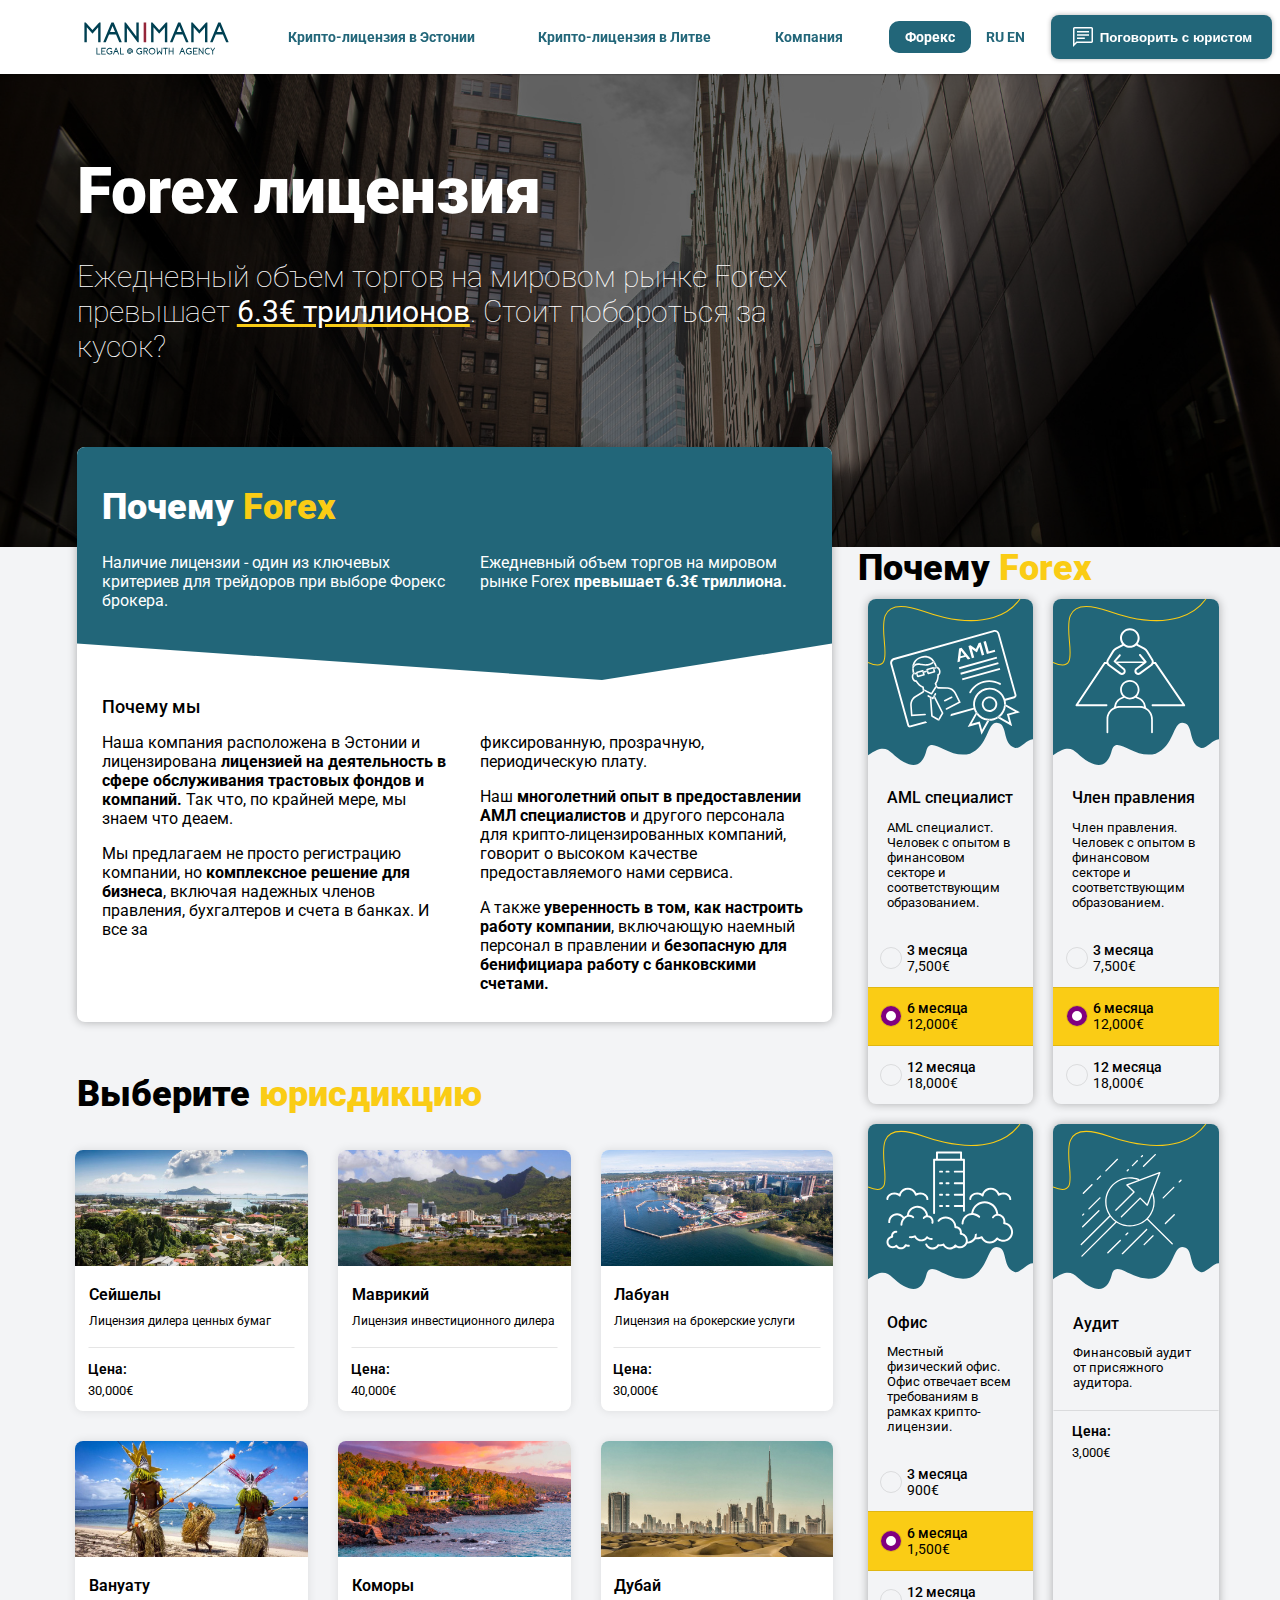
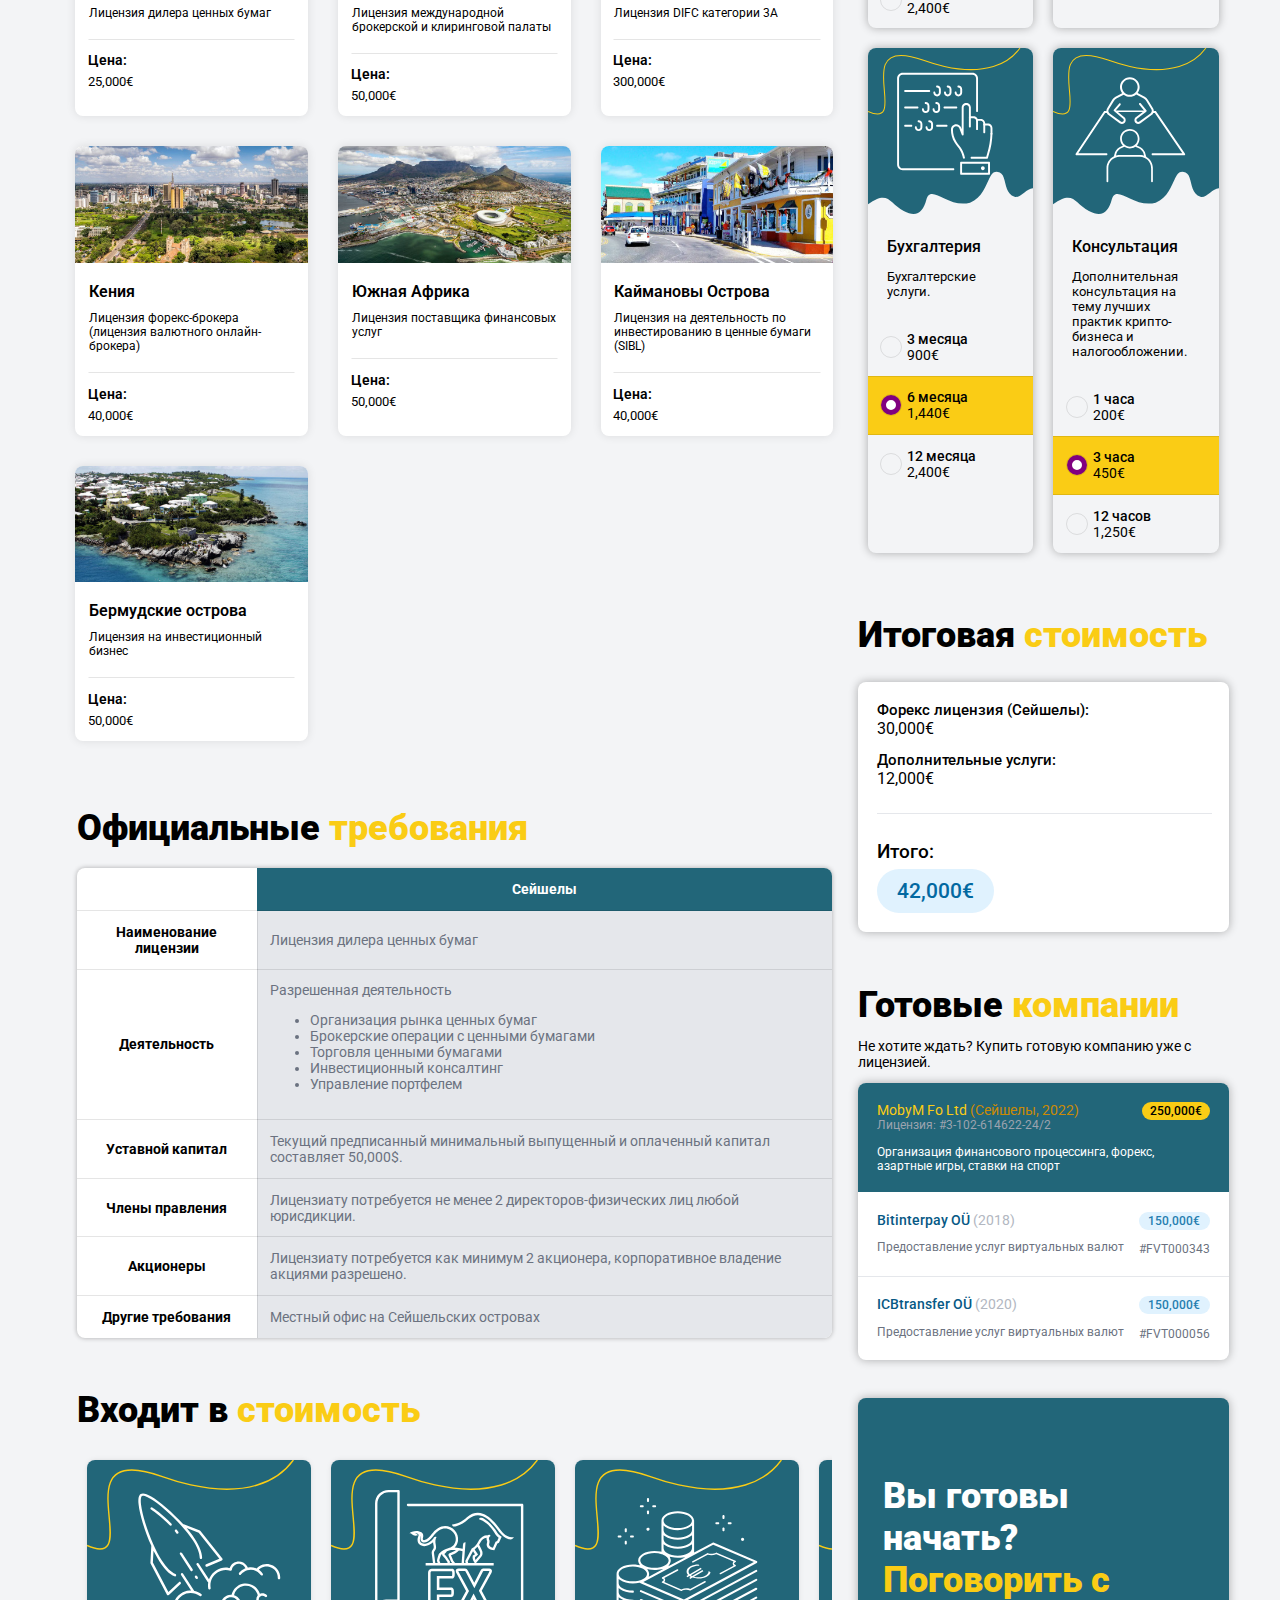
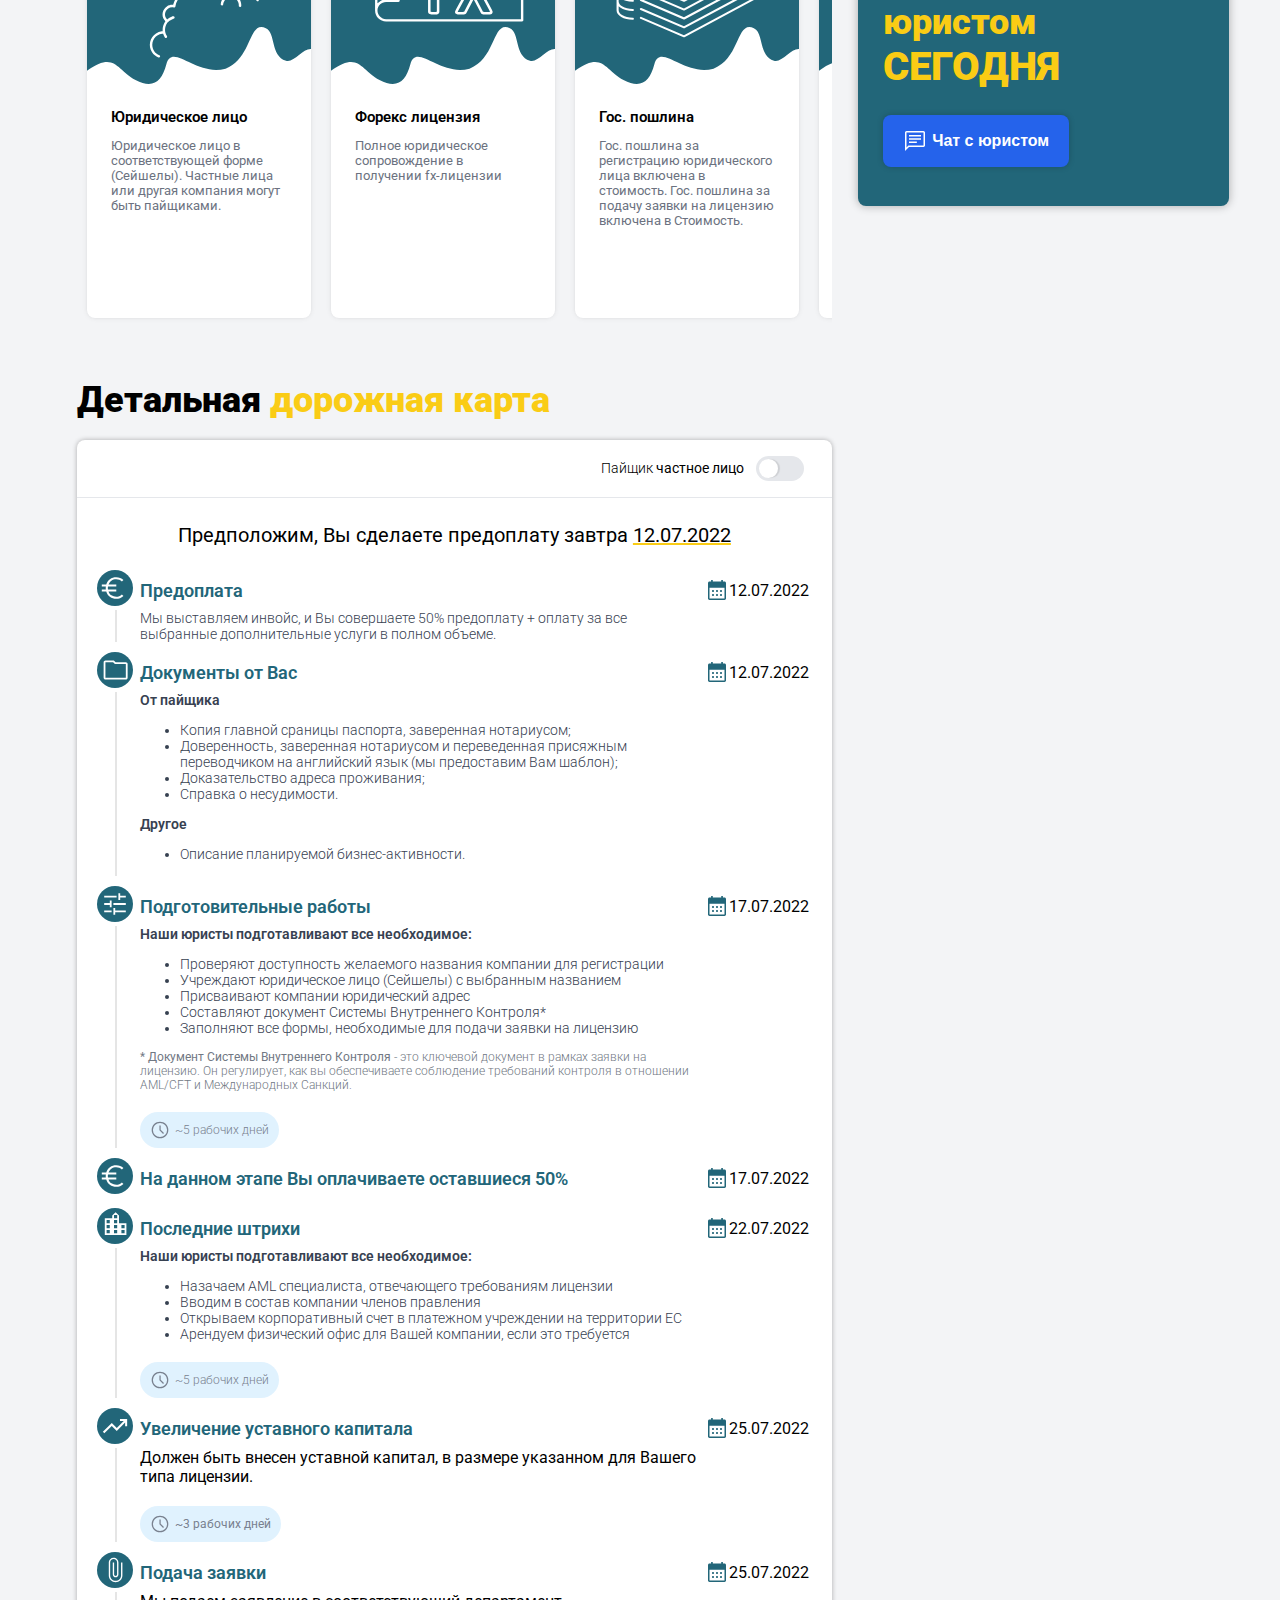
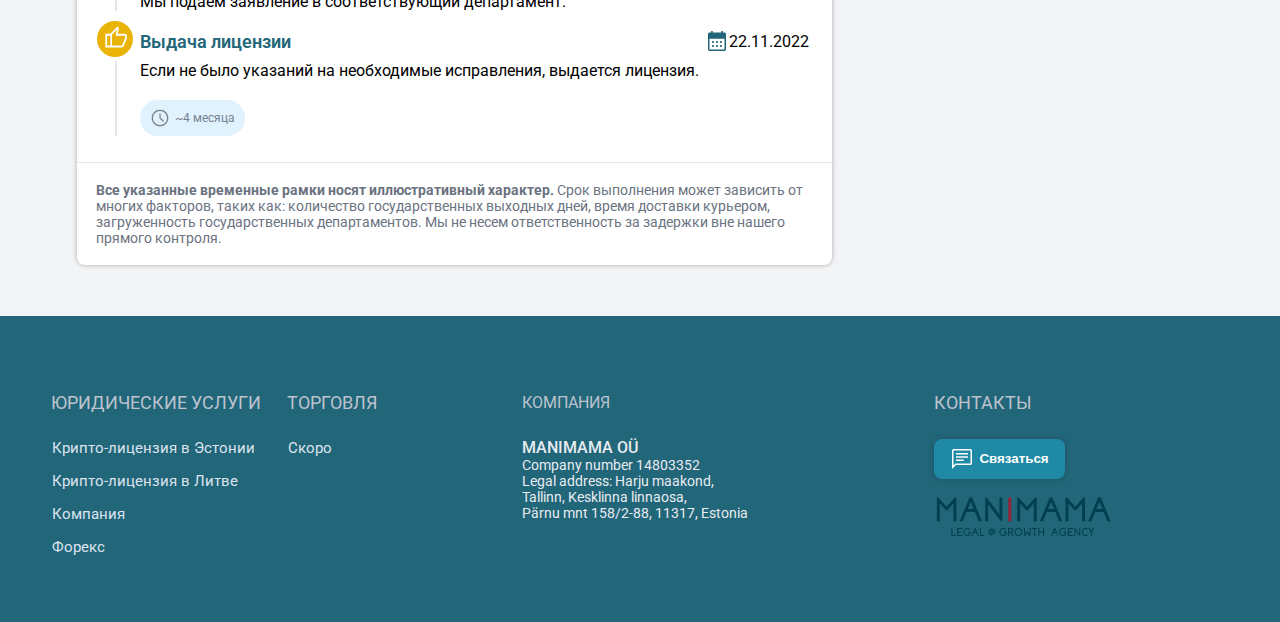
==== commit 1c3e014f: "eleventh commit" ====
--- a/index.html
+++ b/index.html
@@ -219,6 +219,8 @@
                             <td id="cell_5">Местный офис на Сейшельских островах</td>
                        </tr>
                     </table>
+                    
+
                     <div class="title_major title_two">Входит в <span>стоимость</span></div>
                     <section class="cards_jurisdictions">
                         <div class="card_juri">
@@ -286,6 +288,15 @@
                     </section>
                     <div class="title_major title_two">Детальная <span>дорожная карта</span></div>
                     <section class="how_it_works">
+                        <div class="text_with_chexbox__how_it_works">
+                            <div class="container__text_with_chexbox__how_it_works">
+                                <div class="text__chexbox__how_it_works">Пайщик <span>частное лицо</span></div>
+                                <div class="toggle-pill-color" >
+                                    <input type="checkbox" id="pill3" name="check" onclick="onclick_toggle_pill(this)">
+                                    <label for="pill3"></label>
+                                  </div>
+                            </div>
+                        </div>
                         <div class="title_how_it_works">
                             Предположим, Вы сделаете предоплату завтра <span class="title_major_span"> 12.07.2022</span>
                         </div>
@@ -301,7 +312,7 @@
                             <div class="b_content__how_it_works brand_600_style"><span>Документы от Вас</span></div>
                             <div class="b_content__how_it_works "> <img src="/img/calendar_source 1ready.svg" alt=""><span>12.07.2022</span></div>
                             <div class="b_ine__how_it_works"><div class="line__how_it_works"> </div></div> 
-                            <div class="text__how_it_works">
+                            <div class="text__how_it_works" id="text__how_it_works">
                                 <span class="title_mini__text__how_it_works">От пайщика</span>
                                 <ul>
                                     <li>Копия главной сраницы паспорта, заверенная нотариусом;</li>
@@ -314,6 +325,23 @@
                                     <li>Описание планируемой бизнес-активности.</li>
                                 </ul>
                             </div>
+                            <div class="text__how_it_works" id="text__how_it_works2">
+                                <span class="title_mini__text__how_it_works">От компании, которая будет владеть паями</span>
+                                <ul>
+                                    <li>Уставные документы, включая те, где указаны члены правления и пайщики (заверенные нотариусом и переведенные присяжным переводчиком на английский язык);</li>
+                                    <li>Устав, заверенный нотариусом и переведенный присяжным переводчиком на английский язык.</li>
+                                </ul>
+                                <span class="title_mini__text__how_it_works">От члена правления компании, которая будет владеть паями, кто имеет право на полное представительство</span>
+                                <ul>
+                                    <li>Копия главной сраницы паспорта, заверенная нотариусом;</li>
+                                    <li>Доверенность, заверенная нотариусом и переведенная присяжным переводчиком на английский язык (мы предоставим Вам шаблон).</li>
+                                </ul> Другое
+                                <span class="title_mini__text__how_it_works">Другое</span>
+                                <ul>
+                                    <li>Описание планируемой бизнес-активности.</li>
+                                </ul>
+                               
+                            </div>  
                         </div>
                         <div class="content__how_it_works">
                             <div class="b_img__how_it_works"><img src="/img/tune_source 1ed.svg" alt=""></div>
@@ -594,8 +622,42 @@
                     <div class="title_major ">Готовые  <span>компании</span></div> 
                     <div class="last_des_und_title">Не хотите ждать? Купить готовую компанию уже с лицензией.</div> 
                     <div class="ready_company border_style">
-                        
+                        <div class="head_content__ready_company border_radius_up_8px">
+                            <div class="b_head__head_content__ready_company">
+                                <div class="b_text__head_content__ready_company">
+                                    <div class="title__b_text__head_content__ready_company">MobyM Fo Ltd <span>(Сейшелы, 2022)</span></div>
+                                    <div class="des__b_text__head_content__ready_company">Лицензия: #3-102-614622-24/2</div>
+                                </div> 
+                                <div class="view_money__b_text__head_content__ready_company"><span>250,000€</span></div>   
+                            </div>
+                            <div class="des_head_content__ready_company">Организация финансового процессинга, форекс, азартные игры, ставки на спорт</div>
+                        </div>
+                        <div class="body__ready_company body__ready_company1">
+                            <div class="left_content__body__ready_company">
+                                <div class="title_body__ready_company">Bitinterpay OÜ <span>(2018)</span></div>
+                                <div class="des__left_content__body__ready_company">Предоставление услуг виртуальных валют</div>
+                            </div>
+                            <div class="right_content__body__ready_company">
+                                <div class="view_money__b_text__head_content__ready_company view__right_content__body__ready_company"><span>150,000€</span></div>
+                                <div class="coment_view_right_content__body__ready_company">#FVT000343</div>  
+                            </div>
+                        </div>
+                        <div class="body__ready_company">
+                            <div class="left_content__body__ready_company">
+                                <div class="title_body__ready_company">ICBtransfer OÜ <span>(2020)</span></div>
+                                <div class="des__left_content__body__ready_company">Предоставление услуг виртуальных валют</div>
+                            </div>
+                            <div class="right_content__body__ready_company">
+                                <div class="view_money__b_text__head_content__ready_company view__right_content__body__ready_company"><span>150,000€</span></div>
+                                <div class="coment_view_right_content__body__ready_company">#FVT000056</div>  
+                            </div>
+                        </div>
                     </div>
+                    <div class="ready_consultations border_style">
+                        <div class="title_major title__ready_consultations">Вы готовы начать? <br> <span>Поговорить с юристом <br> <span class="big_text__title_major">СЕГОДНЯ</span></span></div> 
+                        <button class="btn_footer btn_footer2 btn_footer3 "> <img src="/img/chat_white.svg" alt=""> <span>Чат с юристом</span></button>
+                    </div>
+
                 </section>
             </section>
         </main>
--- a/css/style.css
+++ b/css/style.css
@@ -4,6 +4,7 @@
     --color-yellow: #FACC15;
     --brand_dark_color: #226679;
     --blue-light-color: #25acd2;
+    --gray-border-color: #E5E7EB;
 }
 
 body{
@@ -207,7 +208,22 @@
     margin-left: 2vw;
     margin-right: 4vw;
 }
-
+/* --------------Basic-Styles--------------------------------------- */
+
+.border_style{
+    box-shadow: 0px 0px 10px rgba(0, 0, 0, 0.3);
+    border-radius: 8px;
+}
+
+.border_radius_up_8px{
+    border-top-left-radius: 8px;
+    border-top-right-radius: 8px;
+}
+
+.border_radius_down_8px{
+    border-bottom-left-radius: 8px;
+    border-bottom-right-radius: 8px;
+}
 /* ---------------Card-First---------------------------------- */
 
 .card_first{
@@ -219,10 +235,7 @@
     z-index: 2;
 }
 
-.border_style{
-    box-shadow: 0px 0px 10px rgba(0, 0, 0, 0.3);
-    border-radius: 8px;
-}
+
 
 .up_part__card_first{
     background-color: var(--brand_dark_color);
@@ -382,6 +395,7 @@
     width: 100%;
     background-color: white;
     margin-bottom: 4vw;
+    font-size: 14px;
 }
 
 .table th, .table td{
@@ -423,6 +437,9 @@
 #cell_last_th, #cell_5{
     border-bottom: 0px;
 }
+#cell_5{
+    border-bottom-right-radius: 8px;
+}
 /* -------------------Card-Jurisdictions--------------------------------------------------- */
 
 .cards_jurisdictions{
@@ -509,7 +526,7 @@
     width: 100%;
     background-color: white;
     margin-bottom: 4vw;
-   
+ 
 }
 
 .title_how_it_works{
@@ -564,7 +581,7 @@
 }
 
 .text__how_it_works{
-    font-size: 15px;
+    font-size: 14px;
     font-weight: 300;
     color: #374151;
 }
@@ -588,6 +605,75 @@
     margin-top: 2vw;
     margin-bottom: 0px;
 }
+
+.text_with_chexbox__how_it_works {
+    padding: 1.2vw;
+    display: flex;
+    justify-content: flex-end;
+    border-bottom: 1px solid var(--gray-border-color);
+
+}
+.container__text_with_chexbox__how_it_works {
+    display: flex;
+    align-items: center;
+}
+.text__chexbox__how_it_works {
+    margin-right: 12px;
+    font-weight: 300;
+    font-size: 14px;
+}
+.text__chexbox__how_it_works span{
+    font-weight: 400;
+}
+
+#text__how_it_works2{
+    display: none;
+}
+
+/* toggle-pill-color */
+.toggle-pill-color input[type="checkbox"] {
+    display: none;
+  }
+  .toggle-pill-color input[type="checkbox"] + label {
+    display: block;
+    position: relative;
+    width: 3em;
+    height: 1.6em;
+    margin-right: 1vw;
+    border-radius: 1em;
+    background: var(--gray-border-color);
+    /* box-shadow: inset 0px 0px 5px rgba(0, 0, 0, 0.3); */
+    cursor: pointer;
+    -webkit-user-select: none;
+    -moz-user-select: none;
+    -ms-user-select: none;
+    -webkit-transition: background 0.1s ease-in-out;
+    transition: background 0.1s ease-in-out;
+  }
+  .toggle-pill-color input[type="checkbox"] + label:before {
+    content: "";
+    display: block;
+    width: 1.2em;
+    height: 1.2em;
+    border-radius: 1em;
+    background: #fff;
+    box-shadow: 2px 0px 1px rgba(0, 0, 0, 0.1);
+    position: absolute;
+    left: 0.2em;
+    top: 0.2em;
+    -webkit-transition: all 0.2s ease-in-out;
+    transition: all 0.2s ease-in-out;
+  }
+  .toggle-pill-color input[type="checkbox"]:checked + label {
+    background: #47cf73;
+  }
+  .toggle-pill-color input[type="checkbox"]:checked + label:before {
+    box-shadow: -2px 0px 1px rgba(0, 0, 0, 0.1);
+    left: 1.6em;
+  }
+  /* toggle-pill-color end */
+  
+  
 
 /* -----------------Footer----------------------------------- */
 
@@ -853,3 +939,128 @@
     margin: 1vw 0px;
 }
 
+.ready_company {
+   background-color: white;
+}
+.head_content__ready_company {
+    padding: 1.5vw;
+    background-color: var(--brand_dark_color);
+  
+}
+.b_head__head_content__ready_company {
+    display: flex;
+    justify-content: space-between;
+    font-size: 12px;
+}
+.b_text__head_content__ready_company {
+
+}
+.title__b_text__head_content__ready_company {
+    color: var(--color-yellow);
+    font-size: 14px;
+}
+
+.title__b_text__head_content__ready_company span{
+    color: #CA8A04;
+}
+
+.des__b_text__head_content__ready_company {
+    color: #9CA3AF;
+}
+.view_money__b_text__head_content__ready_company {
+    background-color: var(--color-yellow);
+    padding: 2px 8px;
+    border-radius: 20px;
+    display: flex;
+    justify-content: center;
+    align-items: center;
+    font-weight: 500;
+    height: fit-content;
+}
+.des_head_content__ready_company {
+    margin-top: 1vw;
+    font-size: 12px;
+    color: white;
+}
+
+.body__ready_company {
+    display: flex;
+    justify-content: space-between;
+    font-size: 12px;
+    padding: 1.5vw;
+    color: #6b7280;
+}
+
+.body__ready_company1{
+    border-bottom: 1px solid #e5e7eb;
+}
+
+.left_content__body__ready_company {
+}
+.title_body__ready_company {
+    color: #075985;
+    font-size: 14px;
+    font-weight: 500;
+}
+
+.title_body__ready_company span{
+    color: #b2b7c1;
+    font-weight: 400;
+}
+
+.des__left_content__body__ready_company {
+    margin-top: 1vw;
+}
+.right_content__body__ready_company {
+}
+.view__right_content__body__ready_company {
+    background-color: #e0f2fe;
+    color: #267eb0;
+    font-weight: 500;
+}
+.coment_view_right_content__body__ready_company {
+    margin-top: 1vw;
+}
+
+/* ---------------Ready-Consultations------------------------ */
+
+.ready_consultations{
+    background-color: var(--brand_dark_color);
+    padding: 2vw;
+    margin-top: 3vw;
+}
+
+.big_text__title_major{
+    font-size: 40px;
+    animation: blink 1200ms alternate infinite;
+}  
+     
+@keyframes blink {
+    
+from {
+opacity: 1;
+}
+
+to {
+opacity: 0.4;
+}
+
+}
+    
+
+.title__ready_consultations{
+    margin-top: 4vw;
+    color: white;
+    margin-bottom: 2vw;
+}
+
+.btn_footer3{
+    background-color: #2563eb;
+    font-size: 16px;
+    padding: 14px 20px; 
+}
+
+.btn_footer3:hover{
+    background-color:  #5586f0;
+}
+
